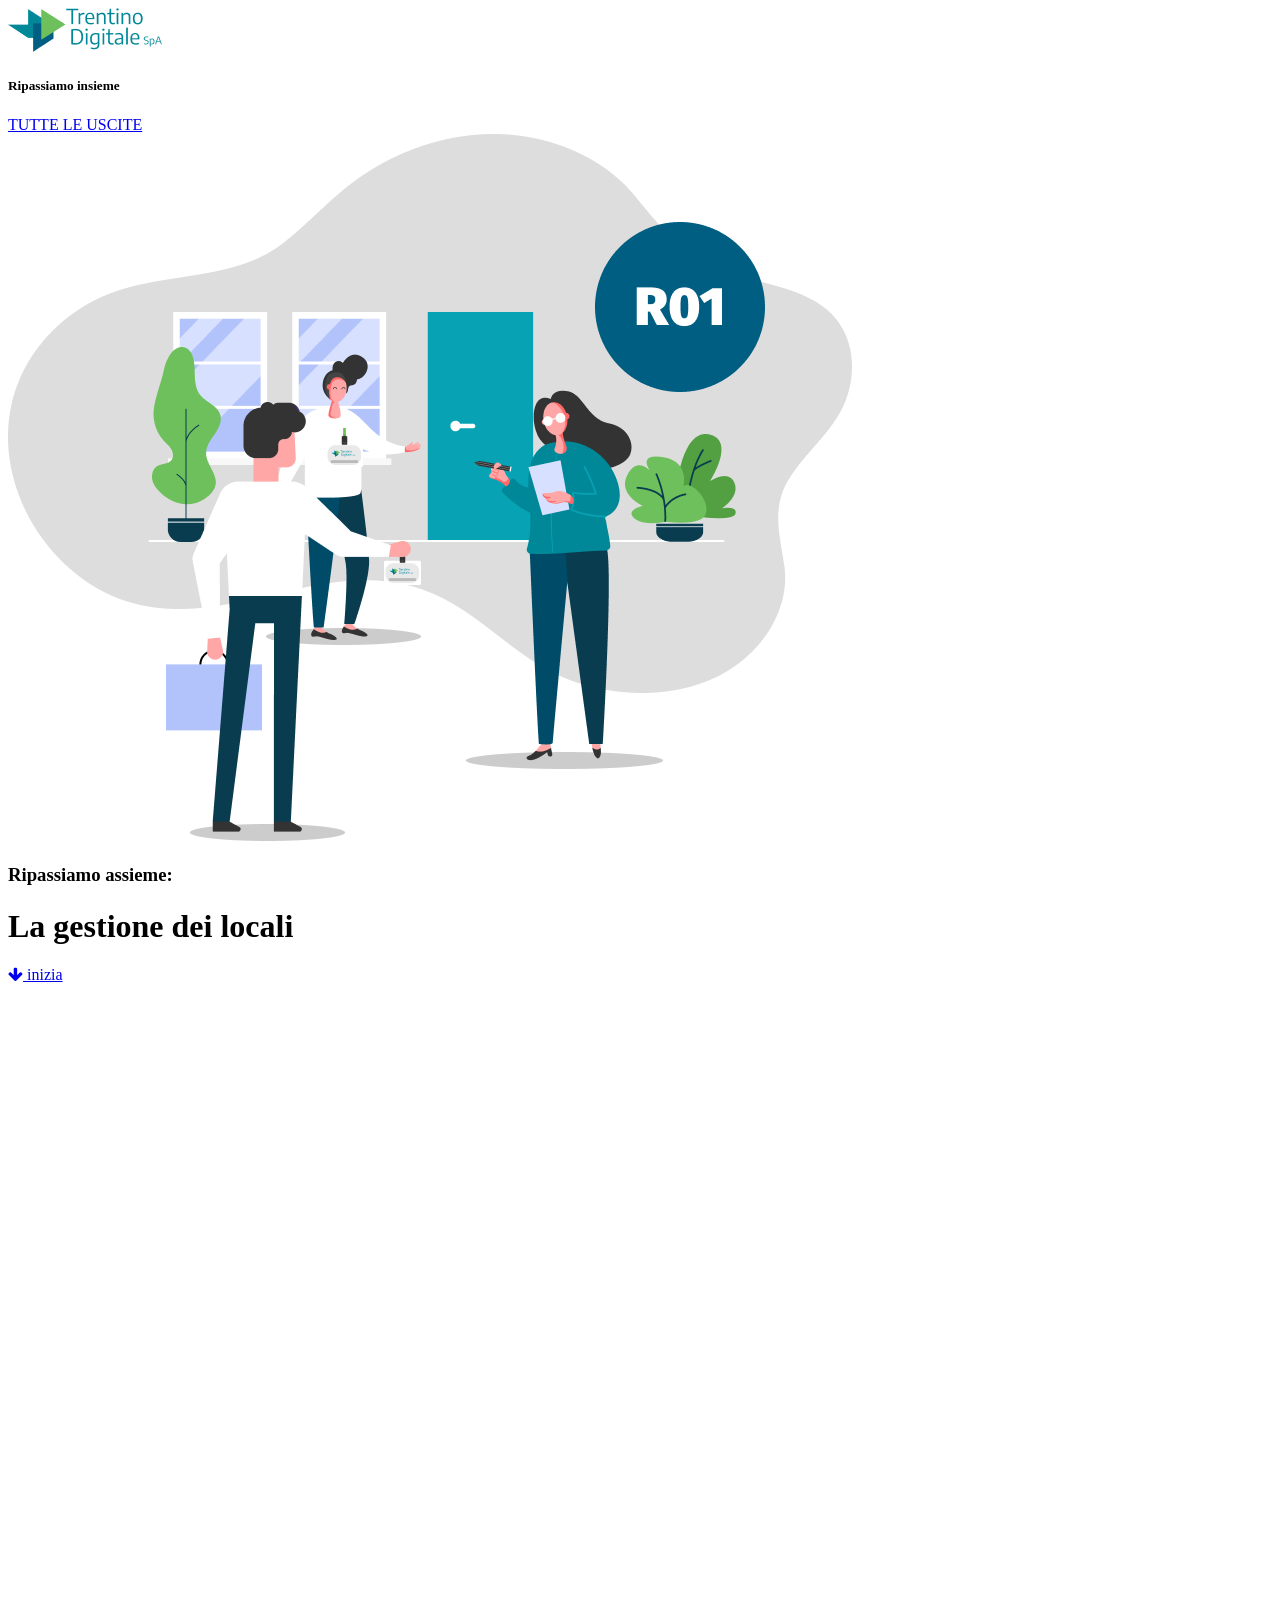
==== r-01.html @ 2555aa2e "prova pages" ====
<!doctype html>
<html>

<head>
    <meta charset="utf-8">
    <meta name="viewport" content="width=device-width, initial-scale=1, maximum-scale=1">
    <title>EDIZIONE R01</title>
    <link rel="stylesheet" href="./css/font-awesome.min.css">
    <link rel="stylesheet" href="./css/swiper-bundle.css">
    <link rel="stylesheet" href="./scss/style.css">
</head>

<body>

<div class="container-fluid vh-100">
    <div class="row h-100">
        <div class="swiper-container swiper-container-ext">
            <div class="swiper-wrapper">
                <div class="swiper-slide background-gradient">
                    <div class="container-fluid d-flex flex-column">
                        <div class="row justify-content-between align-items-center">
                            <div class="col-auto pr-0">
                                <img src="img/logo.png" class="logo"/>
                                <h5 class="d-none d-md-inline">Ripassiamo insieme</h5>
                            </div>
                            <div class="col-auto pl-0">
                                <a class="btn btn-white btn-rounded" href="#">TUTTE LE USCITE</a>
                            </div>
                        </div>
                        <div class="row align-items-center flex-grow-1">
                            <div class="col order-md-last text-center">
                                <img src="/img/r01/start.png" class="img-fluid">
                            </div>
                            <div class="col-12 col-md-6 slide-start-text-container">
                                <h3 class="font-weight-light">Ripassiamo assieme:</h3>
                                <h1 class="font-weight-extra-bold mb-3">La gestione dei locali</h1>
                                <a class="btn btn-lg btn-blue ext-next-slide" href="#">
                                    <i class="fa fa-arrow-down"></i> inizia</a>
                            </div>
                        </div>
                    </div>
                </div>
                <div class="swiper-slide background-blue">
                    <div class="d-flex flex-column flex-md-row flex-grow-1 align-items-center">
                        <div class="col">
                            <a href="#" class="btn-prev mb-3">
                                <i class="fa fa-arrow-up"></i>
                            </a>
                            <a href="#" class="btn-next mt-0 mt-md-3 d-none d-md-block">
                                <i class="fa fa-arrow-down"></i>
                            </a>
                        </div>
                        <div class="col order-2 d-flex d-md-none justify-content-between align-items-baseline">
                            <a href="#" class="btn-next mt-3">
                                <i class="fa fa-arrow-down"></i>
                            </a>
                            <div class="text-white">© Trentino Digitale SpA</div>
                        </div>
                        <div class="col-8 col-md-4 col-lg-6 order-md-last h-100 d-flex flex-column justify-content-between align-items-end">
                            <div class="col-auto d-none d-md-block">
                                <a class="btn btn-white btn-rounded" href="#">TUTTE LE USCITE</a>
                            </div>
                            <img src="/img/r01/locali.png" class="img-fluid mx-auto d-block">
                            <div class="text-white d-none d-md-block">© Trentino Digitale SpA</div>
                        </div>
                        <div class="swiper-container swiper-container-inn">
                            <div class="swiper-wrapper">
                                <div class="swiper-slide align-items-center">
                                    <div class="d-flex flex-column">
                                        <h6>RIPASSO 1/4</h6>
                                        <h2>Assicurati di avere sempre con te il badge aziendale per accedere ai locali
                                            dell’azienda e non lasciarlo in uso a terzi</h2>
                                    </div>
                                </div>
                                <div class="swiper-slide align-items-center">
                                    <div class="d-flex flex-column">
                                        <h6>RIPASSO 2/4</h6>
                                        <h2>Assicurati di attivare sempre il processo di registrazione del personale
                                            esterno presso la reception, nel caso in cui attendessi ospiti: l’addetto
                                            alla reception verifica l’identità del visitatore e, una volta ricevuta da
                                            te conferma, fornisce all’ospite il badge giornaliero per l’accesso al piano
                                            che gli hai indicato
                                        </h2>
                                    </div>
                                </div>
                                <div class="swiper-slide align-items-center">
                                    <div class="d-flexflex-columnw">
                                        <h6>RIPASSO 3/4</h6>
                                        <h2>Ricordati che l’accesso alle aree protette da parte di personale esterno
                                            deve avvenire solo in presenza di dipendenti autorizzati
                                        </h2>
                                    </div>
                                </div>
                                <div class="swiper-slide align-items-center">
                                    <div class="d-flex flex-column">
                                        <h6>RIPASSO 4/4</h6>
                                        <h2>Comunica tempestivamente alla struttura preposta alla gestione della
                                            sicurezza fisica qualsiasi guasto o rottura dei sistemi di chiusura delle
                                            porte di accesso agli uffici e degli archivi fisici, la rottura o il
                                            malfunzionamento delle finestre, eventuale smarrimento o furto di beni
                                            aziendali
                                        </h2>
                                    </div>
                                </div>
                            </div>
                        </div>
                    </div>
                </div>
                <div class="swiper-slide background-gradient">
                    <div class="container-fluid d-flex flex-column justify-content-between">
                        <div class="row justify-content-between align-items-center">
                            <div class="col-auto pr-0">
                                <a class=" btn btn-top ext-start-slide d-flex align-items-center" href="#">
                                    <div class="color-white rounded-circle background-blue mr-2">
                                        <i class="fa fa-home"></i>
                                    </div>
                                    BACK TO TOP
                                </a>
                            </div>
                            <div class="col-auto pl-0">
                                <a class="btn btn-white btn-rounded" href="#">TUTTE LE USCITE</a>
                            </div>
                        </div>
                        <div class="row justify-content-center">
                            <div class="col-12 col-md-10 col-lg-8 col-xl-6 text-center ">
                                <img src="/img/r01/end.png" class="img-fluid mb-3">
                                <h2 class="font-weight-extra-bold mb-3">Al prossimo appuntamento!</h2>
                                <h6 class="mb-3">
                                    <strong>Ripassiamo assieme</strong> è un’iniziativa di Trentino Digitale,
                                    strutturata in uscite periodiche, mirata a favorire e sviluppare la diffusione della
                                    cultura della sicurezza all’interno della realtà aziendale
                                </h6>
                                <a class="btn btn-lg btn-outline-blue" href="#">vedi tutte</a>
                            </div>
                        </div>
                        <div class="row justify-content-center">
                            <div class="col-12 text-center mb-3">
                                <img src="img/logo.png">
                            </div>
                            <div class="col-auto text-center">
                                <span class="text-muted">© Trentino Digitale SpA - Sede Legale: Via G. Gilli, 2 - 38121 Trento P.IVA 00990320228</span><br>
                                <span class="text-muted">Società soggetta a direzione e coordinamento da parte della Provincia autonoma di Trento. C.F. e P. IVA 00337460224</span>
                            </div>
                        </div>
                    </div>
                </div>
            </div>
        </div>
    </div>
</div>
<script src="js/vendor/jquery.min.js"></script>
<script src="js/vendor/bootstrap-toolkit.min.js"></script>
<script src="js/vendor/swiper-bundle.min.js"></script>
<script src="js/main.js"></script>

</body>

</html>
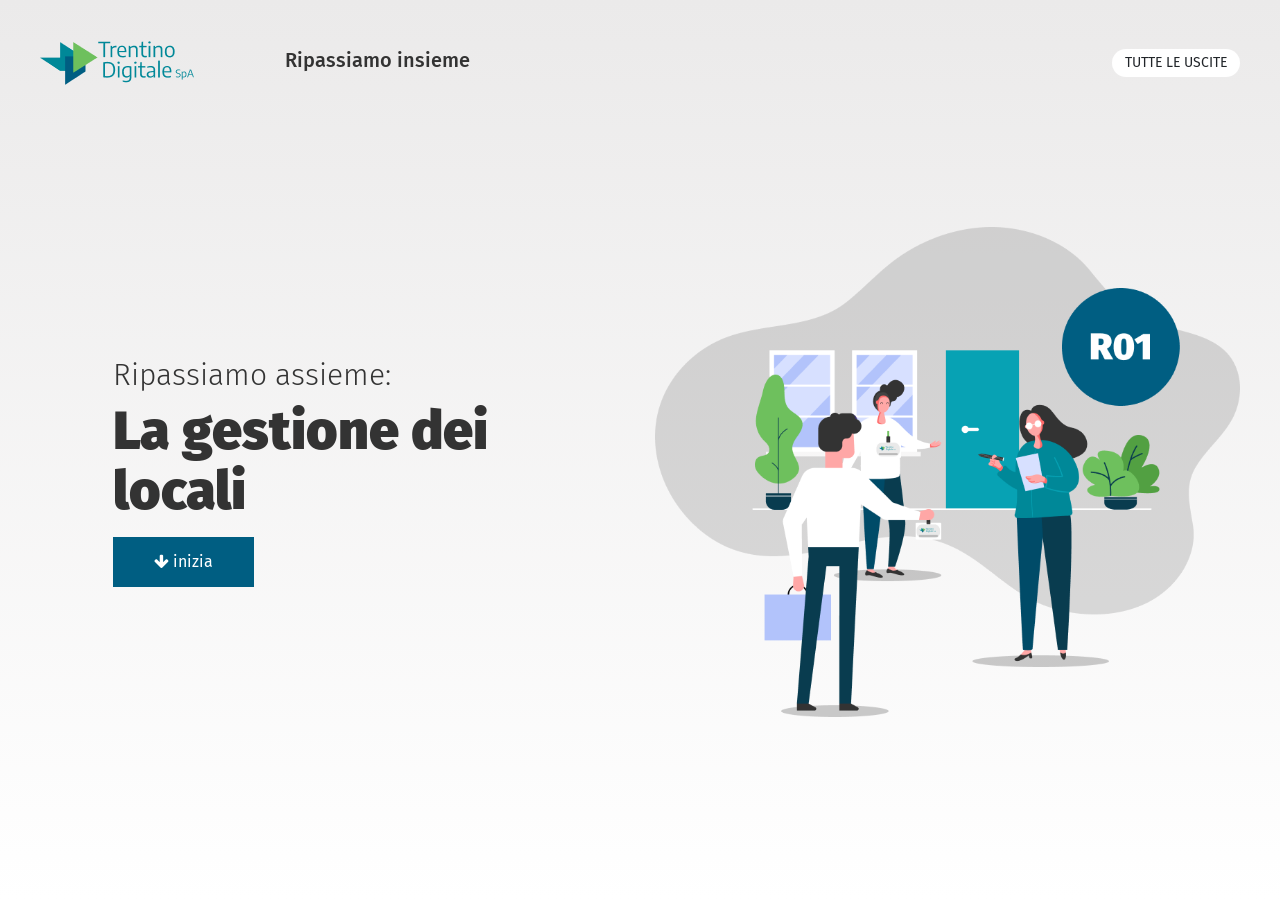
==== commit 3c5aac95: "prova pages" ====
--- a/r-01.html
+++ b/r-01.html
@@ -7,7 +7,7 @@
     <title>EDIZIONE R01</title>
     <link rel="stylesheet" href="./css/font-awesome.min.css">
     <link rel="stylesheet" href="./css/swiper-bundle.css">
-    <link rel="stylesheet" href="./scss/style.css">
+    <link rel="stylesheet" href="./css/style.css">
 </head>
 
 <body>
--- a/css/style.css
+++ b/css/style.css
@@ -0,0 +1,9854 @@
+@charset "UTF-8";
+@import url("https://fonts.googleapis.com/css2?family=Fira+Sans:wght@300;400;500;700;900&display=swap");
+/*!
+ * Bootstrap v4.3.1 (https://getbootstrap.com/)
+ * Copyright 2011-2019 The Bootstrap Authors
+ * Copyright 2011-2019 Twitter, Inc.
+ * Licensed under MIT (https://github.com/twbs/bootstrap/blob/master/LICENSE)
+ */
+:root {
+  --blue: #007bff;
+  --indigo: #6610f2;
+  --purple: #6f42c1;
+  --pink: #e83e8c;
+  --red: #dc3545;
+  --orange: #fd7e14;
+  --yellow: #ffc107;
+  --green: #28a745;
+  --teal: #20c997;
+  --cyan: #17a2b8;
+  --white: #fff;
+  --gray: #6c757d;
+  --gray-dark: #343a40;
+  --primary: #007bff;
+  --secondary: #6c757d;
+  --success: #28a745;
+  --info: #17a2b8;
+  --warning: #ffc107;
+  --danger: #dc3545;
+  --light: #f8f9fa;
+  --dark: #343a40;
+  --breakpoint-xs: 0;
+  --breakpoint-sm: 576px;
+  --breakpoint-md: 768px;
+  --breakpoint-lg: 992px;
+  --breakpoint-xl: 1200px;
+  --font-family-sans-serif: -apple-system, BlinkMacSystemFont, "Segoe UI", Roboto, "Helvetica Neue", Arial, "Noto Sans", sans-serif, "Apple Color Emoji", "Segoe UI Emoji", "Segoe UI Symbol", "Noto Color Emoji";
+  --font-family-monospace: SFMono-Regular, Menlo, Monaco, Consolas, "Liberation Mono", "Courier New", monospace;
+}
+
+*,
+*::before,
+*::after {
+  box-sizing: border-box;
+}
+
+html {
+  font-family: sans-serif;
+  line-height: 1.15;
+  -webkit-text-size-adjust: 100%;
+  -webkit-tap-highlight-color: rgba(0, 0, 0, 0);
+}
+
+article, aside, figcaption, figure, footer, header, hgroup, main, nav, section {
+  display: block;
+}
+
+body {
+  margin: 0;
+  font-family: -apple-system, BlinkMacSystemFont, "Segoe UI", Roboto, "Helvetica Neue", Arial, "Noto Sans", sans-serif, "Apple Color Emoji", "Segoe UI Emoji", "Segoe UI Symbol", "Noto Color Emoji";
+  font-size: 1rem;
+  font-weight: 400;
+  line-height: 1.5;
+  color: #212529;
+  text-align: left;
+  background-color: #fff;
+}
+
+[tabindex="-1"]:focus {
+  outline: 0 !important;
+}
+
+hr {
+  box-sizing: content-box;
+  height: 0;
+  overflow: visible;
+}
+
+h1, h2, h3, h4, h5, h6 {
+  margin-top: 0;
+  margin-bottom: 0.5rem;
+}
+
+p {
+  margin-top: 0;
+  margin-bottom: 1rem;
+}
+
+abbr[title],
+abbr[data-original-title] {
+  text-decoration: underline;
+  text-decoration: underline dotted;
+  cursor: help;
+  border-bottom: 0;
+  text-decoration-skip-ink: none;
+}
+
+address {
+  margin-bottom: 1rem;
+  font-style: normal;
+  line-height: inherit;
+}
+
+ol,
+ul,
+dl {
+  margin-top: 0;
+  margin-bottom: 1rem;
+}
+
+ol ol,
+ul ul,
+ol ul,
+ul ol {
+  margin-bottom: 0;
+}
+
+dt {
+  font-weight: 700;
+}
+
+dd {
+  margin-bottom: 0.5rem;
+  margin-left: 0;
+}
+
+blockquote {
+  margin: 0 0 1rem;
+}
+
+b,
+strong {
+  font-weight: bolder;
+}
+
+small {
+  font-size: 80%;
+}
+
+sub,
+sup {
+  position: relative;
+  font-size: 75%;
+  line-height: 0;
+  vertical-align: baseline;
+}
+
+sub {
+  bottom: -0.25em;
+}
+
+sup {
+  top: -0.5em;
+}
+
+a {
+  color: #007bff;
+  text-decoration: none;
+  background-color: transparent;
+}
+a:hover {
+  color: #0056b3;
+  text-decoration: underline;
+}
+
+a:not([href]):not([tabindex]) {
+  color: inherit;
+  text-decoration: none;
+}
+a:not([href]):not([tabindex]):hover, a:not([href]):not([tabindex]):focus {
+  color: inherit;
+  text-decoration: none;
+}
+a:not([href]):not([tabindex]):focus {
+  outline: 0;
+}
+
+pre,
+code,
+kbd,
+samp {
+  font-family: SFMono-Regular, Menlo, Monaco, Consolas, "Liberation Mono", "Courier New", monospace;
+  font-size: 1em;
+}
+
+pre {
+  margin-top: 0;
+  margin-bottom: 1rem;
+  overflow: auto;
+}
+
+figure {
+  margin: 0 0 1rem;
+}
+
+img {
+  vertical-align: middle;
+  border-style: none;
+}
+
+svg {
+  overflow: hidden;
+  vertical-align: middle;
+}
+
+table {
+  border-collapse: collapse;
+}
+
+caption {
+  padding-top: 0.75rem;
+  padding-bottom: 0.75rem;
+  color: #6c757d;
+  text-align: left;
+  caption-side: bottom;
+}
+
+th {
+  text-align: inherit;
+}
+
+label {
+  display: inline-block;
+  margin-bottom: 0.5rem;
+}
+
+button {
+  border-radius: 0;
+}
+
+button:focus {
+  outline: 1px dotted;
+  outline: 5px auto -webkit-focus-ring-color;
+}
+
+input,
+button,
+select,
+optgroup,
+textarea {
+  margin: 0;
+  font-family: inherit;
+  font-size: inherit;
+  line-height: inherit;
+}
+
+button,
+input {
+  overflow: visible;
+}
+
+button,
+select {
+  text-transform: none;
+}
+
+select {
+  word-wrap: normal;
+}
+
+button,
+[type=button],
+[type=reset],
+[type=submit] {
+  -webkit-appearance: button;
+}
+
+button:not(:disabled),
+[type=button]:not(:disabled),
+[type=reset]:not(:disabled),
+[type=submit]:not(:disabled) {
+  cursor: pointer;
+}
+
+button::-moz-focus-inner,
+[type=button]::-moz-focus-inner,
+[type=reset]::-moz-focus-inner,
+[type=submit]::-moz-focus-inner {
+  padding: 0;
+  border-style: none;
+}
+
+input[type=radio],
+input[type=checkbox] {
+  box-sizing: border-box;
+  padding: 0;
+}
+
+input[type=date],
+input[type=time],
+input[type=datetime-local],
+input[type=month] {
+  -webkit-appearance: listbox;
+}
+
+textarea {
+  overflow: auto;
+  resize: vertical;
+}
+
+fieldset {
+  min-width: 0;
+  padding: 0;
+  margin: 0;
+  border: 0;
+}
+
+legend {
+  display: block;
+  width: 100%;
+  max-width: 100%;
+  padding: 0;
+  margin-bottom: 0.5rem;
+  font-size: 1.5rem;
+  line-height: inherit;
+  color: inherit;
+  white-space: normal;
+}
+
+progress {
+  vertical-align: baseline;
+}
+
+[type=number]::-webkit-inner-spin-button,
+[type=number]::-webkit-outer-spin-button {
+  height: auto;
+}
+
+[type=search] {
+  outline-offset: -2px;
+  -webkit-appearance: none;
+}
+
+[type=search]::-webkit-search-decoration {
+  -webkit-appearance: none;
+}
+
+::-webkit-file-upload-button {
+  font: inherit;
+  -webkit-appearance: button;
+}
+
+output {
+  display: inline-block;
+}
+
+summary {
+  display: list-item;
+  cursor: pointer;
+}
+
+template {
+  display: none;
+}
+
+[hidden] {
+  display: none !important;
+}
+
+h1, h2, h3, h4, h5, h6,
+.h1, .h2, .h3, .h4, .h5, .h6 {
+  margin-bottom: 0.5rem;
+  font-weight: 500;
+  line-height: 1.2;
+}
+
+h1, .h1 {
+  font-size: 2.5rem;
+}
+
+h2, .h2 {
+  font-size: 2rem;
+}
+
+h3, .h3 {
+  font-size: 1.75rem;
+}
+
+h4, .h4 {
+  font-size: 1.5rem;
+}
+
+h5, .h5 {
+  font-size: 1.25rem;
+}
+
+h6, .h6 {
+  font-size: 1rem;
+}
+
+.lead {
+  font-size: 1.25rem;
+  font-weight: 300;
+}
+
+.display-1 {
+  font-size: 6rem;
+  font-weight: 300;
+  line-height: 1.2;
+}
+
+.display-2 {
+  font-size: 5.5rem;
+  font-weight: 300;
+  line-height: 1.2;
+}
+
+.display-3 {
+  font-size: 4.5rem;
+  font-weight: 300;
+  line-height: 1.2;
+}
+
+.display-4 {
+  font-size: 3.5rem;
+  font-weight: 300;
+  line-height: 1.2;
+}
+
+hr {
+  margin-top: 1rem;
+  margin-bottom: 1rem;
+  border: 0;
+  border-top: 1px solid rgba(0, 0, 0, 0.1);
+}
+
+small,
+.small {
+  font-size: 80%;
+  font-weight: 400;
+}
+
+mark,
+.mark {
+  padding: 0.2em;
+  background-color: #fcf8e3;
+}
+
+.list-unstyled {
+  padding-left: 0;
+  list-style: none;
+}
+
+.list-inline {
+  padding-left: 0;
+  list-style: none;
+}
+
+.list-inline-item {
+  display: inline-block;
+}
+.list-inline-item:not(:last-child) {
+  margin-right: 0.5rem;
+}
+
+.initialism {
+  font-size: 90%;
+  text-transform: uppercase;
+}
+
+.blockquote {
+  margin-bottom: 1rem;
+  font-size: 1.25rem;
+}
+
+.blockquote-footer {
+  display: block;
+  font-size: 80%;
+  color: #6c757d;
+}
+.blockquote-footer::before {
+  content: "— ";
+}
+
+.img-fluid {
+  max-width: 100%;
+  height: auto;
+}
+
+.img-thumbnail {
+  padding: 0.25rem;
+  background-color: #fff;
+  border: 1px solid #dee2e6;
+  border-radius: 0.25rem;
+  max-width: 100%;
+  height: auto;
+}
+
+.figure {
+  display: inline-block;
+}
+
+.figure-img {
+  margin-bottom: 0.5rem;
+  line-height: 1;
+}
+
+.figure-caption {
+  font-size: 90%;
+  color: #6c757d;
+}
+
+code {
+  font-size: 87.5%;
+  color: #e83e8c;
+  word-break: break-word;
+}
+a > code {
+  color: inherit;
+}
+
+kbd {
+  padding: 0.2rem 0.4rem;
+  font-size: 87.5%;
+  color: #fff;
+  background-color: #212529;
+  border-radius: 0.2rem;
+}
+kbd kbd {
+  padding: 0;
+  font-size: 100%;
+  font-weight: 700;
+}
+
+pre {
+  display: block;
+  font-size: 87.5%;
+  color: #212529;
+}
+pre code {
+  font-size: inherit;
+  color: inherit;
+  word-break: normal;
+}
+
+.pre-scrollable {
+  max-height: 340px;
+  overflow-y: scroll;
+}
+
+.container {
+  width: 100%;
+  padding-right: 15px;
+  padding-left: 15px;
+  margin-right: auto;
+  margin-left: auto;
+}
+@media (min-width: 576px) {
+  .container {
+    max-width: 540px;
+  }
+}
+@media (min-width: 768px) {
+  .container {
+    max-width: 720px;
+  }
+}
+@media (min-width: 992px) {
+  .container {
+    max-width: 960px;
+  }
+}
+@media (min-width: 1200px) {
+  .container {
+    max-width: 1140px;
+  }
+}
+
+.container-fluid {
+  width: 100%;
+  padding-right: 15px;
+  padding-left: 15px;
+  margin-right: auto;
+  margin-left: auto;
+}
+
+.row {
+  display: flex;
+  flex-wrap: wrap;
+  margin-right: -15px;
+  margin-left: -15px;
+}
+
+.no-gutters {
+  margin-right: 0;
+  margin-left: 0;
+}
+.no-gutters > .col,
+.no-gutters > [class*=col-] {
+  padding-right: 0;
+  padding-left: 0;
+}
+
+.col-xl,
+.col-xl-auto, .col-xl-12, .col-xl-11, .col-xl-10, .col-xl-9, .col-xl-8, .col-xl-7, .col-xl-6, .col-xl-5, .col-xl-4, .col-xl-3, .col-xl-2, .col-xl-1, .col-lg,
+.col-lg-auto, .col-lg-12, .col-lg-11, .col-lg-10, .col-lg-9, .col-lg-8, .col-lg-7, .col-lg-6, .col-lg-5, .col-lg-4, .col-lg-3, .col-lg-2, .col-lg-1, .col-md,
+.col-md-auto, .col-md-12, .col-md-11, .col-md-10, .col-md-9, .col-md-8, .col-md-7, .col-md-6, .col-md-5, .col-md-4, .col-md-3, .col-md-2, .col-md-1, .col-sm,
+.col-sm-auto, .col-sm-12, .col-sm-11, .col-sm-10, .col-sm-9, .col-sm-8, .col-sm-7, .col-sm-6, .col-sm-5, .col-sm-4, .col-sm-3, .col-sm-2, .col-sm-1, .col,
+.col-auto, .col-12, .col-11, .col-10, .col-9, .col-8, .col-7, .col-6, .col-5, .col-4, .col-3, .col-2, .col-1 {
+  position: relative;
+  width: 100%;
+  padding-right: 15px;
+  padding-left: 15px;
+}
+
+.col {
+  flex-basis: 0;
+  flex-grow: 1;
+  max-width: 100%;
+}
+
+.col-auto {
+  flex: 0 0 auto;
+  width: auto;
+  max-width: 100%;
+}
+
+.col-1 {
+  flex: 0 0 8.3333333333%;
+  max-width: 8.3333333333%;
+}
+
+.col-2 {
+  flex: 0 0 16.6666666667%;
+  max-width: 16.6666666667%;
+}
+
+.col-3 {
+  flex: 0 0 25%;
+  max-width: 25%;
+}
+
+.col-4 {
+  flex: 0 0 33.3333333333%;
+  max-width: 33.3333333333%;
+}
+
+.col-5 {
+  flex: 0 0 41.6666666667%;
+  max-width: 41.6666666667%;
+}
+
+.col-6 {
+  flex: 0 0 50%;
+  max-width: 50%;
+}
+
+.col-7 {
+  flex: 0 0 58.3333333333%;
+  max-width: 58.3333333333%;
+}
+
+.col-8 {
+  flex: 0 0 66.6666666667%;
+  max-width: 66.6666666667%;
+}
+
+.col-9 {
+  flex: 0 0 75%;
+  max-width: 75%;
+}
+
+.col-10 {
+  flex: 0 0 83.3333333333%;
+  max-width: 83.3333333333%;
+}
+
+.col-11 {
+  flex: 0 0 91.6666666667%;
+  max-width: 91.6666666667%;
+}
+
+.col-12 {
+  flex: 0 0 100%;
+  max-width: 100%;
+}
+
+.order-first {
+  order: -1;
+}
+
+.order-last {
+  order: 13;
+}
+
+.order-0 {
+  order: 0;
+}
+
+.order-1 {
+  order: 1;
+}
+
+.order-2 {
+  order: 2;
+}
+
+.order-3 {
+  order: 3;
+}
+
+.order-4 {
+  order: 4;
+}
+
+.order-5 {
+  order: 5;
+}
+
+.order-6 {
+  order: 6;
+}
+
+.order-7 {
+  order: 7;
+}
+
+.order-8 {
+  order: 8;
+}
+
+.order-9 {
+  order: 9;
+}
+
+.order-10 {
+  order: 10;
+}
+
+.order-11 {
+  order: 11;
+}
+
+.order-12 {
+  order: 12;
+}
+
+.offset-1 {
+  margin-left: 8.3333333333%;
+}
+
+.offset-2 {
+  margin-left: 16.6666666667%;
+}
+
+.offset-3 {
+  margin-left: 25%;
+}
+
+.offset-4 {
+  margin-left: 33.3333333333%;
+}
+
+.offset-5 {
+  margin-left: 41.6666666667%;
+}
+
+.offset-6 {
+  margin-left: 50%;
+}
+
+.offset-7 {
+  margin-left: 58.3333333333%;
+}
+
+.offset-8 {
+  margin-left: 66.6666666667%;
+}
+
+.offset-9 {
+  margin-left: 75%;
+}
+
+.offset-10 {
+  margin-left: 83.3333333333%;
+}
+
+.offset-11 {
+  margin-left: 91.6666666667%;
+}
+
+@media (min-width: 576px) {
+  .col-sm {
+    flex-basis: 0;
+    flex-grow: 1;
+    max-width: 100%;
+  }
+
+  .col-sm-auto {
+    flex: 0 0 auto;
+    width: auto;
+    max-width: 100%;
+  }
+
+  .col-sm-1 {
+    flex: 0 0 8.3333333333%;
+    max-width: 8.3333333333%;
+  }
+
+  .col-sm-2 {
+    flex: 0 0 16.6666666667%;
+    max-width: 16.6666666667%;
+  }
+
+  .col-sm-3 {
+    flex: 0 0 25%;
+    max-width: 25%;
+  }
+
+  .col-sm-4 {
+    flex: 0 0 33.3333333333%;
+    max-width: 33.3333333333%;
+  }
+
+  .col-sm-5 {
+    flex: 0 0 41.6666666667%;
+    max-width: 41.6666666667%;
+  }
+
+  .col-sm-6 {
+    flex: 0 0 50%;
+    max-width: 50%;
+  }
+
+  .col-sm-7 {
+    flex: 0 0 58.3333333333%;
+    max-width: 58.3333333333%;
+  }
+
+  .col-sm-8 {
+    flex: 0 0 66.6666666667%;
+    max-width: 66.6666666667%;
+  }
+
+  .col-sm-9 {
+    flex: 0 0 75%;
+    max-width: 75%;
+  }
+
+  .col-sm-10 {
+    flex: 0 0 83.3333333333%;
+    max-width: 83.3333333333%;
+  }
+
+  .col-sm-11 {
+    flex: 0 0 91.6666666667%;
+    max-width: 91.6666666667%;
+  }
+
+  .col-sm-12 {
+    flex: 0 0 100%;
+    max-width: 100%;
+  }
+
+  .order-sm-first {
+    order: -1;
+  }
+
+  .order-sm-last {
+    order: 13;
+  }
+
+  .order-sm-0 {
+    order: 0;
+  }
+
+  .order-sm-1 {
+    order: 1;
+  }
+
+  .order-sm-2 {
+    order: 2;
+  }
+
+  .order-sm-3 {
+    order: 3;
+  }
+
+  .order-sm-4 {
+    order: 4;
+  }
+
+  .order-sm-5 {
+    order: 5;
+  }
+
+  .order-sm-6 {
+    order: 6;
+  }
+
+  .order-sm-7 {
+    order: 7;
+  }
+
+  .order-sm-8 {
+    order: 8;
+  }
+
+  .order-sm-9 {
+    order: 9;
+  }
+
+  .order-sm-10 {
+    order: 10;
+  }
+
+  .order-sm-11 {
+    order: 11;
+  }
+
+  .order-sm-12 {
+    order: 12;
+  }
+
+  .offset-sm-0 {
+    margin-left: 0;
+  }
+
+  .offset-sm-1 {
+    margin-left: 8.3333333333%;
+  }
+
+  .offset-sm-2 {
+    margin-left: 16.6666666667%;
+  }
+
+  .offset-sm-3 {
+    margin-left: 25%;
+  }
+
+  .offset-sm-4 {
+    margin-left: 33.3333333333%;
+  }
+
+  .offset-sm-5 {
+    margin-left: 41.6666666667%;
+  }
+
+  .offset-sm-6 {
+    margin-left: 50%;
+  }
+
+  .offset-sm-7 {
+    margin-left: 58.3333333333%;
+  }
+
+  .offset-sm-8 {
+    margin-left: 66.6666666667%;
+  }
+
+  .offset-sm-9 {
+    margin-left: 75%;
+  }
+
+  .offset-sm-10 {
+    margin-left: 83.3333333333%;
+  }
+
+  .offset-sm-11 {
+    margin-left: 91.6666666667%;
+  }
+}
+@media (min-width: 768px) {
+  .col-md {
+    flex-basis: 0;
+    flex-grow: 1;
+    max-width: 100%;
+  }
+
+  .col-md-auto {
+    flex: 0 0 auto;
+    width: auto;
+    max-width: 100%;
+  }
+
+  .col-md-1 {
+    flex: 0 0 8.3333333333%;
+    max-width: 8.3333333333%;
+  }
+
+  .col-md-2 {
+    flex: 0 0 16.6666666667%;
+    max-width: 16.6666666667%;
+  }
+
+  .col-md-3 {
+    flex: 0 0 25%;
+    max-width: 25%;
+  }
+
+  .col-md-4 {
+    flex: 0 0 33.3333333333%;
+    max-width: 33.3333333333%;
+  }
+
+  .col-md-5 {
+    flex: 0 0 41.6666666667%;
+    max-width: 41.6666666667%;
+  }
+
+  .col-md-6 {
+    flex: 0 0 50%;
+    max-width: 50%;
+  }
+
+  .col-md-7 {
+    flex: 0 0 58.3333333333%;
+    max-width: 58.3333333333%;
+  }
+
+  .col-md-8 {
+    flex: 0 0 66.6666666667%;
+    max-width: 66.6666666667%;
+  }
+
+  .col-md-9 {
+    flex: 0 0 75%;
+    max-width: 75%;
+  }
+
+  .col-md-10 {
+    flex: 0 0 83.3333333333%;
+    max-width: 83.3333333333%;
+  }
+
+  .col-md-11 {
+    flex: 0 0 91.6666666667%;
+    max-width: 91.6666666667%;
+  }
+
+  .col-md-12 {
+    flex: 0 0 100%;
+    max-width: 100%;
+  }
+
+  .order-md-first {
+    order: -1;
+  }
+
+  .order-md-last {
+    order: 13;
+  }
+
+  .order-md-0 {
+    order: 0;
+  }
+
+  .order-md-1 {
+    order: 1;
+  }
+
+  .order-md-2 {
+    order: 2;
+  }
+
+  .order-md-3 {
+    order: 3;
+  }
+
+  .order-md-4 {
+    order: 4;
+  }
+
+  .order-md-5 {
+    order: 5;
+  }
+
+  .order-md-6 {
+    order: 6;
+  }
+
+  .order-md-7 {
+    order: 7;
+  }
+
+  .order-md-8 {
+    order: 8;
+  }
+
+  .order-md-9 {
+    order: 9;
+  }
+
+  .order-md-10 {
+    order: 10;
+  }
+
+  .order-md-11 {
+    order: 11;
+  }
+
+  .order-md-12 {
+    order: 12;
+  }
+
+  .offset-md-0 {
+    margin-left: 0;
+  }
+
+  .offset-md-1 {
+    margin-left: 8.3333333333%;
+  }
+
+  .offset-md-2 {
+    margin-left: 16.6666666667%;
+  }
+
+  .offset-md-3 {
+    margin-left: 25%;
+  }
+
+  .offset-md-4 {
+    margin-left: 33.3333333333%;
+  }
+
+  .offset-md-5 {
+    margin-left: 41.6666666667%;
+  }
+
+  .offset-md-6 {
+    margin-left: 50%;
+  }
+
+  .offset-md-7 {
+    margin-left: 58.3333333333%;
+  }
+
+  .offset-md-8 {
+    margin-left: 66.6666666667%;
+  }
+
+  .offset-md-9 {
+    margin-left: 75%;
+  }
+
+  .offset-md-10 {
+    margin-left: 83.3333333333%;
+  }
+
+  .offset-md-11 {
+    margin-left: 91.6666666667%;
+  }
+}
+@media (min-width: 992px) {
+  .col-lg {
+    flex-basis: 0;
+    flex-grow: 1;
+    max-width: 100%;
+  }
+
+  .col-lg-auto {
+    flex: 0 0 auto;
+    width: auto;
+    max-width: 100%;
+  }
+
+  .col-lg-1 {
+    flex: 0 0 8.3333333333%;
+    max-width: 8.3333333333%;
+  }
+
+  .col-lg-2 {
+    flex: 0 0 16.6666666667%;
+    max-width: 16.6666666667%;
+  }
+
+  .col-lg-3 {
+    flex: 0 0 25%;
+    max-width: 25%;
+  }
+
+  .col-lg-4 {
+    flex: 0 0 33.3333333333%;
+    max-width: 33.3333333333%;
+  }
+
+  .col-lg-5 {
+    flex: 0 0 41.6666666667%;
+    max-width: 41.6666666667%;
+  }
+
+  .col-lg-6 {
+    flex: 0 0 50%;
+    max-width: 50%;
+  }
+
+  .col-lg-7 {
+    flex: 0 0 58.3333333333%;
+    max-width: 58.3333333333%;
+  }
+
+  .col-lg-8 {
+    flex: 0 0 66.6666666667%;
+    max-width: 66.6666666667%;
+  }
+
+  .col-lg-9 {
+    flex: 0 0 75%;
+    max-width: 75%;
+  }
+
+  .col-lg-10 {
+    flex: 0 0 83.3333333333%;
+    max-width: 83.3333333333%;
+  }
+
+  .col-lg-11 {
+    flex: 0 0 91.6666666667%;
+    max-width: 91.6666666667%;
+  }
+
+  .col-lg-12 {
+    flex: 0 0 100%;
+    max-width: 100%;
+  }
+
+  .order-lg-first {
+    order: -1;
+  }
+
+  .order-lg-last {
+    order: 13;
+  }
+
+  .order-lg-0 {
+    order: 0;
+  }
+
+  .order-lg-1 {
+    order: 1;
+  }
+
+  .order-lg-2 {
+    order: 2;
+  }
+
+  .order-lg-3 {
+    order: 3;
+  }
+
+  .order-lg-4 {
+    order: 4;
+  }
+
+  .order-lg-5 {
+    order: 5;
+  }
+
+  .order-lg-6 {
+    order: 6;
+  }
+
+  .order-lg-7 {
+    order: 7;
+  }
+
+  .order-lg-8 {
+    order: 8;
+  }
+
+  .order-lg-9 {
+    order: 9;
+  }
+
+  .order-lg-10 {
+    order: 10;
+  }
+
+  .order-lg-11 {
+    order: 11;
+  }
+
+  .order-lg-12 {
+    order: 12;
+  }
+
+  .offset-lg-0 {
+    margin-left: 0;
+  }
+
+  .offset-lg-1 {
+    margin-left: 8.3333333333%;
+  }
+
+  .offset-lg-2 {
+    margin-left: 16.6666666667%;
+  }
+
+  .offset-lg-3 {
+    margin-left: 25%;
+  }
+
+  .offset-lg-4 {
+    margin-left: 33.3333333333%;
+  }
+
+  .offset-lg-5 {
+    margin-left: 41.6666666667%;
+  }
+
+  .offset-lg-6 {
+    margin-left: 50%;
+  }
+
+  .offset-lg-7 {
+    margin-left: 58.3333333333%;
+  }
+
+  .offset-lg-8 {
+    margin-left: 66.6666666667%;
+  }
+
+  .offset-lg-9 {
+    margin-left: 75%;
+  }
+
+  .offset-lg-10 {
+    margin-left: 83.3333333333%;
+  }
+
+  .offset-lg-11 {
+    margin-left: 91.6666666667%;
+  }
+}
+@media (min-width: 1200px) {
+  .col-xl {
+    flex-basis: 0;
+    flex-grow: 1;
+    max-width: 100%;
+  }
+
+  .col-xl-auto {
+    flex: 0 0 auto;
+    width: auto;
+    max-width: 100%;
+  }
+
+  .col-xl-1 {
+    flex: 0 0 8.3333333333%;
+    max-width: 8.3333333333%;
+  }
+
+  .col-xl-2 {
+    flex: 0 0 16.6666666667%;
+    max-width: 16.6666666667%;
+  }
+
+  .col-xl-3 {
+    flex: 0 0 25%;
+    max-width: 25%;
+  }
+
+  .col-xl-4 {
+    flex: 0 0 33.3333333333%;
+    max-width: 33.3333333333%;
+  }
+
+  .col-xl-5 {
+    flex: 0 0 41.6666666667%;
+    max-width: 41.6666666667%;
+  }
+
+  .col-xl-6 {
+    flex: 0 0 50%;
+    max-width: 50%;
+  }
+
+  .col-xl-7 {
+    flex: 0 0 58.3333333333%;
+    max-width: 58.3333333333%;
+  }
+
+  .col-xl-8 {
+    flex: 0 0 66.6666666667%;
+    max-width: 66.6666666667%;
+  }
+
+  .col-xl-9 {
+    flex: 0 0 75%;
+    max-width: 75%;
+  }
+
+  .col-xl-10 {
+    flex: 0 0 83.3333333333%;
+    max-width: 83.3333333333%;
+  }
+
+  .col-xl-11 {
+    flex: 0 0 91.6666666667%;
+    max-width: 91.6666666667%;
+  }
+
+  .col-xl-12 {
+    flex: 0 0 100%;
+    max-width: 100%;
+  }
+
+  .order-xl-first {
+    order: -1;
+  }
+
+  .order-xl-last {
+    order: 13;
+  }
+
+  .order-xl-0 {
+    order: 0;
+  }
+
+  .order-xl-1 {
+    order: 1;
+  }
+
+  .order-xl-2 {
+    order: 2;
+  }
+
+  .order-xl-3 {
+    order: 3;
+  }
+
+  .order-xl-4 {
+    order: 4;
+  }
+
+  .order-xl-5 {
+    order: 5;
+  }
+
+  .order-xl-6 {
+    order: 6;
+  }
+
+  .order-xl-7 {
+    order: 7;
+  }
+
+  .order-xl-8 {
+    order: 8;
+  }
+
+  .order-xl-9 {
+    order: 9;
+  }
+
+  .order-xl-10 {
+    order: 10;
+  }
+
+  .order-xl-11 {
+    order: 11;
+  }
+
+  .order-xl-12 {
+    order: 12;
+  }
+
+  .offset-xl-0 {
+    margin-left: 0;
+  }
+
+  .offset-xl-1 {
+    margin-left: 8.3333333333%;
+  }
+
+  .offset-xl-2 {
+    margin-left: 16.6666666667%;
+  }
+
+  .offset-xl-3 {
+    margin-left: 25%;
+  }
+
+  .offset-xl-4 {
+    margin-left: 33.3333333333%;
+  }
+
+  .offset-xl-5 {
+    margin-left: 41.6666666667%;
+  }
+
+  .offset-xl-6 {
+    margin-left: 50%;
+  }
+
+  .offset-xl-7 {
+    margin-left: 58.3333333333%;
+  }
+
+  .offset-xl-8 {
+    margin-left: 66.6666666667%;
+  }
+
+  .offset-xl-9 {
+    margin-left: 75%;
+  }
+
+  .offset-xl-10 {
+    margin-left: 83.3333333333%;
+  }
+
+  .offset-xl-11 {
+    margin-left: 91.6666666667%;
+  }
+}
+.table {
+  width: 100%;
+  margin-bottom: 1rem;
+  color: #212529;
+}
+.table th,
+.table td {
+  padding: 0.75rem;
+  vertical-align: top;
+  border-top: 1px solid #dee2e6;
+}
+.table thead th {
+  vertical-align: bottom;
+  border-bottom: 2px solid #dee2e6;
+}
+.table tbody + tbody {
+  border-top: 2px solid #dee2e6;
+}
+
+.table-sm th,
+.table-sm td {
+  padding: 0.3rem;
+}
+
+.table-bordered {
+  border: 1px solid #dee2e6;
+}
+.table-bordered th,
+.table-bordered td {
+  border: 1px solid #dee2e6;
+}
+.table-bordered thead th,
+.table-bordered thead td {
+  border-bottom-width: 2px;
+}
+
+.table-borderless th,
+.table-borderless td,
+.table-borderless thead th,
+.table-borderless tbody + tbody {
+  border: 0;
+}
+
+.table-striped tbody tr:nth-of-type(odd) {
+  background-color: rgba(0, 0, 0, 0.05);
+}
+
+.table-hover tbody tr:hover {
+  color: #212529;
+  background-color: rgba(0, 0, 0, 0.075);
+}
+
+.table-primary,
+.table-primary > th,
+.table-primary > td {
+  background-color: #b8daff;
+}
+.table-primary th,
+.table-primary td,
+.table-primary thead th,
+.table-primary tbody + tbody {
+  border-color: #7abaff;
+}
+
+.table-hover .table-primary:hover {
+  background-color: #9fcdff;
+}
+.table-hover .table-primary:hover > td,
+.table-hover .table-primary:hover > th {
+  background-color: #9fcdff;
+}
+
+.table-secondary,
+.table-secondary > th,
+.table-secondary > td {
+  background-color: #d6d8db;
+}
+.table-secondary th,
+.table-secondary td,
+.table-secondary thead th,
+.table-secondary tbody + tbody {
+  border-color: #b3b7bb;
+}
+
+.table-hover .table-secondary:hover {
+  background-color: #c8cbcf;
+}
+.table-hover .table-secondary:hover > td,
+.table-hover .table-secondary:hover > th {
+  background-color: #c8cbcf;
+}
+
+.table-success,
+.table-success > th,
+.table-success > td {
+  background-color: #c3e6cb;
+}
+.table-success th,
+.table-success td,
+.table-success thead th,
+.table-success tbody + tbody {
+  border-color: #8fd19e;
+}
+
+.table-hover .table-success:hover {
+  background-color: #b1dfbb;
+}
+.table-hover .table-success:hover > td,
+.table-hover .table-success:hover > th {
+  background-color: #b1dfbb;
+}
+
+.table-info,
+.table-info > th,
+.table-info > td {
+  background-color: #bee5eb;
+}
+.table-info th,
+.table-info td,
+.table-info thead th,
+.table-info tbody + tbody {
+  border-color: #86cfda;
+}
+
+.table-hover .table-info:hover {
+  background-color: #abdde5;
+}
+.table-hover .table-info:hover > td,
+.table-hover .table-info:hover > th {
+  background-color: #abdde5;
+}
+
+.table-warning,
+.table-warning > th,
+.table-warning > td {
+  background-color: #ffeeba;
+}
+.table-warning th,
+.table-warning td,
+.table-warning thead th,
+.table-warning tbody + tbody {
+  border-color: #ffdf7e;
+}
+
+.table-hover .table-warning:hover {
+  background-color: #ffe8a1;
+}
+.table-hover .table-warning:hover > td,
+.table-hover .table-warning:hover > th {
+  background-color: #ffe8a1;
+}
+
+.table-danger,
+.table-danger > th,
+.table-danger > td {
+  background-color: #f5c6cb;
+}
+.table-danger th,
+.table-danger td,
+.table-danger thead th,
+.table-danger tbody + tbody {
+  border-color: #ed969e;
+}
+
+.table-hover .table-danger:hover {
+  background-color: #f1b0b7;
+}
+.table-hover .table-danger:hover > td,
+.table-hover .table-danger:hover > th {
+  background-color: #f1b0b7;
+}
+
+.table-light,
+.table-light > th,
+.table-light > td {
+  background-color: #fdfdfe;
+}
+.table-light th,
+.table-light td,
+.table-light thead th,
+.table-light tbody + tbody {
+  border-color: #fbfcfc;
+}
+
+.table-hover .table-light:hover {
+  background-color: #ececf6;
+}
+.table-hover .table-light:hover > td,
+.table-hover .table-light:hover > th {
+  background-color: #ececf6;
+}
+
+.table-dark,
+.table-dark > th,
+.table-dark > td {
+  background-color: #c6c8ca;
+}
+.table-dark th,
+.table-dark td,
+.table-dark thead th,
+.table-dark tbody + tbody {
+  border-color: #95999c;
+}
+
+.table-hover .table-dark:hover {
+  background-color: #b9bbbe;
+}
+.table-hover .table-dark:hover > td,
+.table-hover .table-dark:hover > th {
+  background-color: #b9bbbe;
+}
+
+.table-active,
+.table-active > th,
+.table-active > td {
+  background-color: rgba(0, 0, 0, 0.075);
+}
+
+.table-hover .table-active:hover {
+  background-color: rgba(0, 0, 0, 0.075);
+}
+.table-hover .table-active:hover > td,
+.table-hover .table-active:hover > th {
+  background-color: rgba(0, 0, 0, 0.075);
+}
+
+.table .thead-dark th {
+  color: #fff;
+  background-color: #343a40;
+  border-color: #454d55;
+}
+.table .thead-light th {
+  color: #495057;
+  background-color: #e9ecef;
+  border-color: #dee2e6;
+}
+
+.table-dark {
+  color: #fff;
+  background-color: #343a40;
+}
+.table-dark th,
+.table-dark td,
+.table-dark thead th {
+  border-color: #454d55;
+}
+.table-dark.table-bordered {
+  border: 0;
+}
+.table-dark.table-striped tbody tr:nth-of-type(odd) {
+  background-color: rgba(255, 255, 255, 0.05);
+}
+.table-dark.table-hover tbody tr:hover {
+  color: #fff;
+  background-color: rgba(255, 255, 255, 0.075);
+}
+
+@media (max-width: 575.98px) {
+  .table-responsive-sm {
+    display: block;
+    width: 100%;
+    overflow-x: auto;
+    -webkit-overflow-scrolling: touch;
+  }
+  .table-responsive-sm > .table-bordered {
+    border: 0;
+  }
+}
+@media (max-width: 767.98px) {
+  .table-responsive-md {
+    display: block;
+    width: 100%;
+    overflow-x: auto;
+    -webkit-overflow-scrolling: touch;
+  }
+  .table-responsive-md > .table-bordered {
+    border: 0;
+  }
+}
+@media (max-width: 991.98px) {
+  .table-responsive-lg {
+    display: block;
+    width: 100%;
+    overflow-x: auto;
+    -webkit-overflow-scrolling: touch;
+  }
+  .table-responsive-lg > .table-bordered {
+    border: 0;
+  }
+}
+@media (max-width: 1199.98px) {
+  .table-responsive-xl {
+    display: block;
+    width: 100%;
+    overflow-x: auto;
+    -webkit-overflow-scrolling: touch;
+  }
+  .table-responsive-xl > .table-bordered {
+    border: 0;
+  }
+}
+.table-responsive {
+  display: block;
+  width: 100%;
+  overflow-x: auto;
+  -webkit-overflow-scrolling: touch;
+}
+.table-responsive > .table-bordered {
+  border: 0;
+}
+
+.form-control {
+  display: block;
+  width: 100%;
+  height: calc(1.5em + 0.75rem + 2px);
+  padding: 0.375rem 0.75rem;
+  font-size: 1rem;
+  font-weight: 400;
+  line-height: 1.5;
+  color: #495057;
+  background-color: #fff;
+  background-clip: padding-box;
+  border: 1px solid #ced4da;
+  border-radius: 0.25rem;
+  transition: border-color 0.15s ease-in-out, box-shadow 0.15s ease-in-out;
+}
+@media (prefers-reduced-motion: reduce) {
+  .form-control {
+    transition: none;
+  }
+}
+.form-control::-ms-expand {
+  background-color: transparent;
+  border: 0;
+}
+.form-control:focus {
+  color: #495057;
+  background-color: #fff;
+  border-color: #80bdff;
+  outline: 0;
+  box-shadow: 0 0 0 0.2rem rgba(0, 123, 255, 0.25);
+}
+.form-control::placeholder {
+  color: #6c757d;
+  opacity: 1;
+}
+.form-control:disabled, .form-control[readonly] {
+  background-color: #e9ecef;
+  opacity: 1;
+}
+
+select.form-control:focus::-ms-value {
+  color: #495057;
+  background-color: #fff;
+}
+
+.form-control-file,
+.form-control-range {
+  display: block;
+  width: 100%;
+}
+
+.col-form-label {
+  padding-top: calc(0.375rem + 1px);
+  padding-bottom: calc(0.375rem + 1px);
+  margin-bottom: 0;
+  font-size: inherit;
+  line-height: 1.5;
+}
+
+.col-form-label-lg {
+  padding-top: calc(0.5rem + 1px);
+  padding-bottom: calc(0.5rem + 1px);
+  font-size: 1.25rem;
+  line-height: 1.5;
+}
+
+.col-form-label-sm {
+  padding-top: calc(0.25rem + 1px);
+  padding-bottom: calc(0.25rem + 1px);
+  font-size: 0.875rem;
+  line-height: 1.5;
+}
+
+.form-control-plaintext {
+  display: block;
+  width: 100%;
+  padding-top: 0.375rem;
+  padding-bottom: 0.375rem;
+  margin-bottom: 0;
+  line-height: 1.5;
+  color: #212529;
+  background-color: transparent;
+  border: solid transparent;
+  border-width: 1px 0;
+}
+.form-control-plaintext.form-control-sm, .form-control-plaintext.form-control-lg {
+  padding-right: 0;
+  padding-left: 0;
+}
+
+.form-control-sm {
+  height: calc(1.5em + 0.5rem + 2px);
+  padding: 0.25rem 0.5rem;
+  font-size: 0.875rem;
+  line-height: 1.5;
+  border-radius: 0.2rem;
+}
+
+.form-control-lg {
+  height: calc(1.5em + 1rem + 2px);
+  padding: 0.5rem 1rem;
+  font-size: 1.25rem;
+  line-height: 1.5;
+  border-radius: 0.3rem;
+}
+
+select.form-control[size], select.form-control[multiple] {
+  height: auto;
+}
+
+textarea.form-control {
+  height: auto;
+}
+
+.form-group {
+  margin-bottom: 1rem;
+}
+
+.form-text {
+  display: block;
+  margin-top: 0.25rem;
+}
+
+.form-row {
+  display: flex;
+  flex-wrap: wrap;
+  margin-right: -5px;
+  margin-left: -5px;
+}
+.form-row > .col,
+.form-row > [class*=col-] {
+  padding-right: 5px;
+  padding-left: 5px;
+}
+
+.form-check {
+  position: relative;
+  display: block;
+  padding-left: 1.25rem;
+}
+
+.form-check-input {
+  position: absolute;
+  margin-top: 0.3rem;
+  margin-left: -1.25rem;
+}
+.form-check-input:disabled ~ .form-check-label {
+  color: #6c757d;
+}
+
+.form-check-label {
+  margin-bottom: 0;
+}
+
+.form-check-inline {
+  display: inline-flex;
+  align-items: center;
+  padding-left: 0;
+  margin-right: 0.75rem;
+}
+.form-check-inline .form-check-input {
+  position: static;
+  margin-top: 0;
+  margin-right: 0.3125rem;
+  margin-left: 0;
+}
+
+.valid-feedback {
+  display: none;
+  width: 100%;
+  margin-top: 0.25rem;
+  font-size: 80%;
+  color: #28a745;
+}
+
+.valid-tooltip {
+  position: absolute;
+  top: 100%;
+  z-index: 5;
+  display: none;
+  max-width: 100%;
+  padding: 0.25rem 0.5rem;
+  margin-top: 0.1rem;
+  font-size: 0.875rem;
+  line-height: 1.5;
+  color: #fff;
+  background-color: rgba(40, 167, 69, 0.9);
+  border-radius: 0.25rem;
+}
+
+.was-validated .form-control:valid, .form-control.is-valid {
+  border-color: #28a745;
+  padding-right: calc(1.5em + 0.75rem);
+  background-image: url("data:image/svg+xml,%3csvg xmlns='http://www.w3.org/2000/svg' viewBox='0 0 8 8'%3e%3cpath fill='%2328a745' d='M2.3 6.73L.6 4.53c-.4-1.04.46-1.4 1.1-.8l1.1 1.4 3.4-3.8c.6-.63 1.6-.27 1.2.7l-4 4.6c-.43.5-.8.4-1.1.1z'/%3e%3c/svg%3e");
+  background-repeat: no-repeat;
+  background-position: center right calc(0.375em + 0.1875rem);
+  background-size: calc(0.75em + 0.375rem) calc(0.75em + 0.375rem);
+}
+.was-validated .form-control:valid:focus, .form-control.is-valid:focus {
+  border-color: #28a745;
+  box-shadow: 0 0 0 0.2rem rgba(40, 167, 69, 0.25);
+}
+.was-validated .form-control:valid ~ .valid-feedback,
+.was-validated .form-control:valid ~ .valid-tooltip, .form-control.is-valid ~ .valid-feedback,
+.form-control.is-valid ~ .valid-tooltip {
+  display: block;
+}
+
+.was-validated textarea.form-control:valid, textarea.form-control.is-valid {
+  padding-right: calc(1.5em + 0.75rem);
+  background-position: top calc(0.375em + 0.1875rem) right calc(0.375em + 0.1875rem);
+}
+
+.was-validated .custom-select:valid, .custom-select.is-valid {
+  border-color: #28a745;
+  padding-right: calc((1em + 0.75rem) * 3 / 4 + 1.75rem);
+  background: url("data:image/svg+xml,%3csvg xmlns='http://www.w3.org/2000/svg' viewBox='0 0 4 5'%3e%3cpath fill='%23343a40' d='M2 0L0 2h4zm0 5L0 3h4z'/%3e%3c/svg%3e") no-repeat right 0.75rem center/8px 10px, url("data:image/svg+xml,%3csvg xmlns='http://www.w3.org/2000/svg' viewBox='0 0 8 8'%3e%3cpath fill='%2328a745' d='M2.3 6.73L.6 4.53c-.4-1.04.46-1.4 1.1-.8l1.1 1.4 3.4-3.8c.6-.63 1.6-.27 1.2.7l-4 4.6c-.43.5-.8.4-1.1.1z'/%3e%3c/svg%3e") #fff no-repeat center right 1.75rem/calc(0.75em + 0.375rem) calc(0.75em + 0.375rem);
+}
+.was-validated .custom-select:valid:focus, .custom-select.is-valid:focus {
+  border-color: #28a745;
+  box-shadow: 0 0 0 0.2rem rgba(40, 167, 69, 0.25);
+}
+.was-validated .custom-select:valid ~ .valid-feedback,
+.was-validated .custom-select:valid ~ .valid-tooltip, .custom-select.is-valid ~ .valid-feedback,
+.custom-select.is-valid ~ .valid-tooltip {
+  display: block;
+}
+
+.was-validated .form-control-file:valid ~ .valid-feedback,
+.was-validated .form-control-file:valid ~ .valid-tooltip, .form-control-file.is-valid ~ .valid-feedback,
+.form-control-file.is-valid ~ .valid-tooltip {
+  display: block;
+}
+
+.was-validated .form-check-input:valid ~ .form-check-label, .form-check-input.is-valid ~ .form-check-label {
+  color: #28a745;
+}
+.was-validated .form-check-input:valid ~ .valid-feedback,
+.was-validated .form-check-input:valid ~ .valid-tooltip, .form-check-input.is-valid ~ .valid-feedback,
+.form-check-input.is-valid ~ .valid-tooltip {
+  display: block;
+}
+
+.was-validated .custom-control-input:valid ~ .custom-control-label, .custom-control-input.is-valid ~ .custom-control-label {
+  color: #28a745;
+}
+.was-validated .custom-control-input:valid ~ .custom-control-label::before, .custom-control-input.is-valid ~ .custom-control-label::before {
+  border-color: #28a745;
+}
+.was-validated .custom-control-input:valid ~ .valid-feedback,
+.was-validated .custom-control-input:valid ~ .valid-tooltip, .custom-control-input.is-valid ~ .valid-feedback,
+.custom-control-input.is-valid ~ .valid-tooltip {
+  display: block;
+}
+.was-validated .custom-control-input:valid:checked ~ .custom-control-label::before, .custom-control-input.is-valid:checked ~ .custom-control-label::before {
+  border-color: #34ce57;
+  background-color: #34ce57;
+}
+.was-validated .custom-control-input:valid:focus ~ .custom-control-label::before, .custom-control-input.is-valid:focus ~ .custom-control-label::before {
+  box-shadow: 0 0 0 0.2rem rgba(40, 167, 69, 0.25);
+}
+.was-validated .custom-control-input:valid:focus:not(:checked) ~ .custom-control-label::before, .custom-control-input.is-valid:focus:not(:checked) ~ .custom-control-label::before {
+  border-color: #28a745;
+}
+
+.was-validated .custom-file-input:valid ~ .custom-file-label, .custom-file-input.is-valid ~ .custom-file-label {
+  border-color: #28a745;
+}
+.was-validated .custom-file-input:valid ~ .valid-feedback,
+.was-validated .custom-file-input:valid ~ .valid-tooltip, .custom-file-input.is-valid ~ .valid-feedback,
+.custom-file-input.is-valid ~ .valid-tooltip {
+  display: block;
+}
+.was-validated .custom-file-input:valid:focus ~ .custom-file-label, .custom-file-input.is-valid:focus ~ .custom-file-label {
+  border-color: #28a745;
+  box-shadow: 0 0 0 0.2rem rgba(40, 167, 69, 0.25);
+}
+
+.invalid-feedback {
+  display: none;
+  width: 100%;
+  margin-top: 0.25rem;
+  font-size: 80%;
+  color: #dc3545;
+}
+
+.invalid-tooltip {
+  position: absolute;
+  top: 100%;
+  z-index: 5;
+  display: none;
+  max-width: 100%;
+  padding: 0.25rem 0.5rem;
+  margin-top: 0.1rem;
+  font-size: 0.875rem;
+  line-height: 1.5;
+  color: #fff;
+  background-color: rgba(220, 53, 69, 0.9);
+  border-radius: 0.25rem;
+}
+
+.was-validated .form-control:invalid, .form-control.is-invalid {
+  border-color: #dc3545;
+  padding-right: calc(1.5em + 0.75rem);
+  background-image: url("data:image/svg+xml,%3csvg xmlns='http://www.w3.org/2000/svg' fill='%23dc3545' viewBox='-2 -2 7 7'%3e%3cpath stroke='%23dc3545' d='M0 0l3 3m0-3L0 3'/%3e%3ccircle r='.5'/%3e%3ccircle cx='3' r='.5'/%3e%3ccircle cy='3' r='.5'/%3e%3ccircle cx='3' cy='3' r='.5'/%3e%3c/svg%3E");
+  background-repeat: no-repeat;
+  background-position: center right calc(0.375em + 0.1875rem);
+  background-size: calc(0.75em + 0.375rem) calc(0.75em + 0.375rem);
+}
+.was-validated .form-control:invalid:focus, .form-control.is-invalid:focus {
+  border-color: #dc3545;
+  box-shadow: 0 0 0 0.2rem rgba(220, 53, 69, 0.25);
+}
+.was-validated .form-control:invalid ~ .invalid-feedback,
+.was-validated .form-control:invalid ~ .invalid-tooltip, .form-control.is-invalid ~ .invalid-feedback,
+.form-control.is-invalid ~ .invalid-tooltip {
+  display: block;
+}
+
+.was-validated textarea.form-control:invalid, textarea.form-control.is-invalid {
+  padding-right: calc(1.5em + 0.75rem);
+  background-position: top calc(0.375em + 0.1875rem) right calc(0.375em + 0.1875rem);
+}
+
+.was-validated .custom-select:invalid, .custom-select.is-invalid {
+  border-color: #dc3545;
+  padding-right: calc((1em + 0.75rem) * 3 / 4 + 1.75rem);
+  background: url("data:image/svg+xml,%3csvg xmlns='http://www.w3.org/2000/svg' viewBox='0 0 4 5'%3e%3cpath fill='%23343a40' d='M2 0L0 2h4zm0 5L0 3h4z'/%3e%3c/svg%3e") no-repeat right 0.75rem center/8px 10px, url("data:image/svg+xml,%3csvg xmlns='http://www.w3.org/2000/svg' fill='%23dc3545' viewBox='-2 -2 7 7'%3e%3cpath stroke='%23dc3545' d='M0 0l3 3m0-3L0 3'/%3e%3ccircle r='.5'/%3e%3ccircle cx='3' r='.5'/%3e%3ccircle cy='3' r='.5'/%3e%3ccircle cx='3' cy='3' r='.5'/%3e%3c/svg%3E") #fff no-repeat center right 1.75rem/calc(0.75em + 0.375rem) calc(0.75em + 0.375rem);
+}
+.was-validated .custom-select:invalid:focus, .custom-select.is-invalid:focus {
+  border-color: #dc3545;
+  box-shadow: 0 0 0 0.2rem rgba(220, 53, 69, 0.25);
+}
+.was-validated .custom-select:invalid ~ .invalid-feedback,
+.was-validated .custom-select:invalid ~ .invalid-tooltip, .custom-select.is-invalid ~ .invalid-feedback,
+.custom-select.is-invalid ~ .invalid-tooltip {
+  display: block;
+}
+
+.was-validated .form-control-file:invalid ~ .invalid-feedback,
+.was-validated .form-control-file:invalid ~ .invalid-tooltip, .form-control-file.is-invalid ~ .invalid-feedback,
+.form-control-file.is-invalid ~ .invalid-tooltip {
+  display: block;
+}
+
+.was-validated .form-check-input:invalid ~ .form-check-label, .form-check-input.is-invalid ~ .form-check-label {
+  color: #dc3545;
+}
+.was-validated .form-check-input:invalid ~ .invalid-feedback,
+.was-validated .form-check-input:invalid ~ .invalid-tooltip, .form-check-input.is-invalid ~ .invalid-feedback,
+.form-check-input.is-invalid ~ .invalid-tooltip {
+  display: block;
+}
+
+.was-validated .custom-control-input:invalid ~ .custom-control-label, .custom-control-input.is-invalid ~ .custom-control-label {
+  color: #dc3545;
+}
+.was-validated .custom-control-input:invalid ~ .custom-control-label::before, .custom-control-input.is-invalid ~ .custom-control-label::before {
+  border-color: #dc3545;
+}
+.was-validated .custom-control-input:invalid ~ .invalid-feedback,
+.was-validated .custom-control-input:invalid ~ .invalid-tooltip, .custom-control-input.is-invalid ~ .invalid-feedback,
+.custom-control-input.is-invalid ~ .invalid-tooltip {
+  display: block;
+}
+.was-validated .custom-control-input:invalid:checked ~ .custom-control-label::before, .custom-control-input.is-invalid:checked ~ .custom-control-label::before {
+  border-color: #e4606d;
+  background-color: #e4606d;
+}
+.was-validated .custom-control-input:invalid:focus ~ .custom-control-label::before, .custom-control-input.is-invalid:focus ~ .custom-control-label::before {
+  box-shadow: 0 0 0 0.2rem rgba(220, 53, 69, 0.25);
+}
+.was-validated .custom-control-input:invalid:focus:not(:checked) ~ .custom-control-label::before, .custom-control-input.is-invalid:focus:not(:checked) ~ .custom-control-label::before {
+  border-color: #dc3545;
+}
+
+.was-validated .custom-file-input:invalid ~ .custom-file-label, .custom-file-input.is-invalid ~ .custom-file-label {
+  border-color: #dc3545;
+}
+.was-validated .custom-file-input:invalid ~ .invalid-feedback,
+.was-validated .custom-file-input:invalid ~ .invalid-tooltip, .custom-file-input.is-invalid ~ .invalid-feedback,
+.custom-file-input.is-invalid ~ .invalid-tooltip {
+  display: block;
+}
+.was-validated .custom-file-input:invalid:focus ~ .custom-file-label, .custom-file-input.is-invalid:focus ~ .custom-file-label {
+  border-color: #dc3545;
+  box-shadow: 0 0 0 0.2rem rgba(220, 53, 69, 0.25);
+}
+
+.form-inline {
+  display: flex;
+  flex-flow: row wrap;
+  align-items: center;
+}
+.form-inline .form-check {
+  width: 100%;
+}
+@media (min-width: 576px) {
+  .form-inline label {
+    display: flex;
+    align-items: center;
+    justify-content: center;
+    margin-bottom: 0;
+  }
+  .form-inline .form-group {
+    display: flex;
+    flex: 0 0 auto;
+    flex-flow: row wrap;
+    align-items: center;
+    margin-bottom: 0;
+  }
+  .form-inline .form-control {
+    display: inline-block;
+    width: auto;
+    vertical-align: middle;
+  }
+  .form-inline .form-control-plaintext {
+    display: inline-block;
+  }
+  .form-inline .input-group,
+.form-inline .custom-select {
+    width: auto;
+  }
+  .form-inline .form-check {
+    display: flex;
+    align-items: center;
+    justify-content: center;
+    width: auto;
+    padding-left: 0;
+  }
+  .form-inline .form-check-input {
+    position: relative;
+    flex-shrink: 0;
+    margin-top: 0;
+    margin-right: 0.25rem;
+    margin-left: 0;
+  }
+  .form-inline .custom-control {
+    align-items: center;
+    justify-content: center;
+  }
+  .form-inline .custom-control-label {
+    margin-bottom: 0;
+  }
+}
+
+.btn {
+  display: inline-block;
+  font-weight: 400;
+  color: #212529;
+  text-align: center;
+  vertical-align: middle;
+  user-select: none;
+  background-color: transparent;
+  border: 1px solid transparent;
+  padding: 0.375rem 0.75rem;
+  font-size: 1rem;
+  line-height: 1.5;
+  border-radius: 0.25rem;
+  transition: color 0.15s ease-in-out, background-color 0.15s ease-in-out, border-color 0.15s ease-in-out, box-shadow 0.15s ease-in-out;
+}
+@media (prefers-reduced-motion: reduce) {
+  .btn {
+    transition: none;
+  }
+}
+.btn:hover {
+  color: #212529;
+  text-decoration: none;
+}
+.btn:focus, .btn.focus {
+  outline: 0;
+  box-shadow: 0 0 0 0.2rem rgba(0, 123, 255, 0.25);
+}
+.btn.disabled, .btn:disabled {
+  opacity: 0.65;
+}
+a.btn.disabled,
+fieldset:disabled a.btn {
+  pointer-events: none;
+}
+
+.btn-primary {
+  color: #fff;
+  background-color: #007bff;
+  border-color: #007bff;
+}
+.btn-primary:hover {
+  color: #fff;
+  background-color: #0069d9;
+  border-color: #0062cc;
+}
+.btn-primary:focus, .btn-primary.focus {
+  box-shadow: 0 0 0 0.2rem rgba(38, 143, 255, 0.5);
+}
+.btn-primary.disabled, .btn-primary:disabled {
+  color: #fff;
+  background-color: #007bff;
+  border-color: #007bff;
+}
+.btn-primary:not(:disabled):not(.disabled):active, .btn-primary:not(:disabled):not(.disabled).active, .show > .btn-primary.dropdown-toggle {
+  color: #fff;
+  background-color: #0062cc;
+  border-color: #005cbf;
+}
+.btn-primary:not(:disabled):not(.disabled):active:focus, .btn-primary:not(:disabled):not(.disabled).active:focus, .show > .btn-primary.dropdown-toggle:focus {
+  box-shadow: 0 0 0 0.2rem rgba(38, 143, 255, 0.5);
+}
+
+.btn-secondary {
+  color: #fff;
+  background-color: #6c757d;
+  border-color: #6c757d;
+}
+.btn-secondary:hover {
+  color: #fff;
+  background-color: #5a6268;
+  border-color: #545b62;
+}
+.btn-secondary:focus, .btn-secondary.focus {
+  box-shadow: 0 0 0 0.2rem rgba(130, 138, 145, 0.5);
+}
+.btn-secondary.disabled, .btn-secondary:disabled {
+  color: #fff;
+  background-color: #6c757d;
+  border-color: #6c757d;
+}
+.btn-secondary:not(:disabled):not(.disabled):active, .btn-secondary:not(:disabled):not(.disabled).active, .show > .btn-secondary.dropdown-toggle {
+  color: #fff;
+  background-color: #545b62;
+  border-color: #4e555b;
+}
+.btn-secondary:not(:disabled):not(.disabled):active:focus, .btn-secondary:not(:disabled):not(.disabled).active:focus, .show > .btn-secondary.dropdown-toggle:focus {
+  box-shadow: 0 0 0 0.2rem rgba(130, 138, 145, 0.5);
+}
+
+.btn-success {
+  color: #fff;
+  background-color: #28a745;
+  border-color: #28a745;
+}
+.btn-success:hover {
+  color: #fff;
+  background-color: #218838;
+  border-color: #1e7e34;
+}
+.btn-success:focus, .btn-success.focus {
+  box-shadow: 0 0 0 0.2rem rgba(72, 180, 97, 0.5);
+}
+.btn-success.disabled, .btn-success:disabled {
+  color: #fff;
+  background-color: #28a745;
+  border-color: #28a745;
+}
+.btn-success:not(:disabled):not(.disabled):active, .btn-success:not(:disabled):not(.disabled).active, .show > .btn-success.dropdown-toggle {
+  color: #fff;
+  background-color: #1e7e34;
+  border-color: #1c7430;
+}
+.btn-success:not(:disabled):not(.disabled):active:focus, .btn-success:not(:disabled):not(.disabled).active:focus, .show > .btn-success.dropdown-toggle:focus {
+  box-shadow: 0 0 0 0.2rem rgba(72, 180, 97, 0.5);
+}
+
+.btn-info {
+  color: #fff;
+  background-color: #17a2b8;
+  border-color: #17a2b8;
+}
+.btn-info:hover {
+  color: #fff;
+  background-color: #138496;
+  border-color: #117a8b;
+}
+.btn-info:focus, .btn-info.focus {
+  box-shadow: 0 0 0 0.2rem rgba(58, 176, 195, 0.5);
+}
+.btn-info.disabled, .btn-info:disabled {
+  color: #fff;
+  background-color: #17a2b8;
+  border-color: #17a2b8;
+}
+.btn-info:not(:disabled):not(.disabled):active, .btn-info:not(:disabled):not(.disabled).active, .show > .btn-info.dropdown-toggle {
+  color: #fff;
+  background-color: #117a8b;
+  border-color: #10707f;
+}
+.btn-info:not(:disabled):not(.disabled):active:focus, .btn-info:not(:disabled):not(.disabled).active:focus, .show > .btn-info.dropdown-toggle:focus {
+  box-shadow: 0 0 0 0.2rem rgba(58, 176, 195, 0.5);
+}
+
+.btn-warning {
+  color: #212529;
+  background-color: #ffc107;
+  border-color: #ffc107;
+}
+.btn-warning:hover {
+  color: #212529;
+  background-color: #e0a800;
+  border-color: #d39e00;
+}
+.btn-warning:focus, .btn-warning.focus {
+  box-shadow: 0 0 0 0.2rem rgba(222, 170, 12, 0.5);
+}
+.btn-warning.disabled, .btn-warning:disabled {
+  color: #212529;
+  background-color: #ffc107;
+  border-color: #ffc107;
+}
+.btn-warning:not(:disabled):not(.disabled):active, .btn-warning:not(:disabled):not(.disabled).active, .show > .btn-warning.dropdown-toggle {
+  color: #212529;
+  background-color: #d39e00;
+  border-color: #c69500;
+}
+.btn-warning:not(:disabled):not(.disabled):active:focus, .btn-warning:not(:disabled):not(.disabled).active:focus, .show > .btn-warning.dropdown-toggle:focus {
+  box-shadow: 0 0 0 0.2rem rgba(222, 170, 12, 0.5);
+}
+
+.btn-danger {
+  color: #fff;
+  background-color: #dc3545;
+  border-color: #dc3545;
+}
+.btn-danger:hover {
+  color: #fff;
+  background-color: #c82333;
+  border-color: #bd2130;
+}
+.btn-danger:focus, .btn-danger.focus {
+  box-shadow: 0 0 0 0.2rem rgba(225, 83, 97, 0.5);
+}
+.btn-danger.disabled, .btn-danger:disabled {
+  color: #fff;
+  background-color: #dc3545;
+  border-color: #dc3545;
+}
+.btn-danger:not(:disabled):not(.disabled):active, .btn-danger:not(:disabled):not(.disabled).active, .show > .btn-danger.dropdown-toggle {
+  color: #fff;
+  background-color: #bd2130;
+  border-color: #b21f2d;
+}
+.btn-danger:not(:disabled):not(.disabled):active:focus, .btn-danger:not(:disabled):not(.disabled).active:focus, .show > .btn-danger.dropdown-toggle:focus {
+  box-shadow: 0 0 0 0.2rem rgba(225, 83, 97, 0.5);
+}
+
+.btn-light {
+  color: #212529;
+  background-color: #f8f9fa;
+  border-color: #f8f9fa;
+}
+.btn-light:hover {
+  color: #212529;
+  background-color: #e2e6ea;
+  border-color: #dae0e5;
+}
+.btn-light:focus, .btn-light.focus {
+  box-shadow: 0 0 0 0.2rem rgba(216, 217, 219, 0.5);
+}
+.btn-light.disabled, .btn-light:disabled {
+  color: #212529;
+  background-color: #f8f9fa;
+  border-color: #f8f9fa;
+}
+.btn-light:not(:disabled):not(.disabled):active, .btn-light:not(:disabled):not(.disabled).active, .show > .btn-light.dropdown-toggle {
+  color: #212529;
+  background-color: #dae0e5;
+  border-color: #d3d9df;
+}
+.btn-light:not(:disabled):not(.disabled):active:focus, .btn-light:not(:disabled):not(.disabled).active:focus, .show > .btn-light.dropdown-toggle:focus {
+  box-shadow: 0 0 0 0.2rem rgba(216, 217, 219, 0.5);
+}
+
+.btn-dark {
+  color: #fff;
+  background-color: #343a40;
+  border-color: #343a40;
+}
+.btn-dark:hover {
+  color: #fff;
+  background-color: #23272b;
+  border-color: #1d2124;
+}
+.btn-dark:focus, .btn-dark.focus {
+  box-shadow: 0 0 0 0.2rem rgba(82, 88, 93, 0.5);
+}
+.btn-dark.disabled, .btn-dark:disabled {
+  color: #fff;
+  background-color: #343a40;
+  border-color: #343a40;
+}
+.btn-dark:not(:disabled):not(.disabled):active, .btn-dark:not(:disabled):not(.disabled).active, .show > .btn-dark.dropdown-toggle {
+  color: #fff;
+  background-color: #1d2124;
+  border-color: #171a1d;
+}
+.btn-dark:not(:disabled):not(.disabled):active:focus, .btn-dark:not(:disabled):not(.disabled).active:focus, .show > .btn-dark.dropdown-toggle:focus {
+  box-shadow: 0 0 0 0.2rem rgba(82, 88, 93, 0.5);
+}
+
+.btn-outline-primary {
+  color: #007bff;
+  border-color: #007bff;
+}
+.btn-outline-primary:hover {
+  color: #fff;
+  background-color: #007bff;
+  border-color: #007bff;
+}
+.btn-outline-primary:focus, .btn-outline-primary.focus {
+  box-shadow: 0 0 0 0.2rem rgba(0, 123, 255, 0.5);
+}
+.btn-outline-primary.disabled, .btn-outline-primary:disabled {
+  color: #007bff;
+  background-color: transparent;
+}
+.btn-outline-primary:not(:disabled):not(.disabled):active, .btn-outline-primary:not(:disabled):not(.disabled).active, .show > .btn-outline-primary.dropdown-toggle {
+  color: #fff;
+  background-color: #007bff;
+  border-color: #007bff;
+}
+.btn-outline-primary:not(:disabled):not(.disabled):active:focus, .btn-outline-primary:not(:disabled):not(.disabled).active:focus, .show > .btn-outline-primary.dropdown-toggle:focus {
+  box-shadow: 0 0 0 0.2rem rgba(0, 123, 255, 0.5);
+}
+
+.btn-outline-secondary {
+  color: #6c757d;
+  border-color: #6c757d;
+}
+.btn-outline-secondary:hover {
+  color: #fff;
+  background-color: #6c757d;
+  border-color: #6c757d;
+}
+.btn-outline-secondary:focus, .btn-outline-secondary.focus {
+  box-shadow: 0 0 0 0.2rem rgba(108, 117, 125, 0.5);
+}
+.btn-outline-secondary.disabled, .btn-outline-secondary:disabled {
+  color: #6c757d;
+  background-color: transparent;
+}
+.btn-outline-secondary:not(:disabled):not(.disabled):active, .btn-outline-secondary:not(:disabled):not(.disabled).active, .show > .btn-outline-secondary.dropdown-toggle {
+  color: #fff;
+  background-color: #6c757d;
+  border-color: #6c757d;
+}
+.btn-outline-secondary:not(:disabled):not(.disabled):active:focus, .btn-outline-secondary:not(:disabled):not(.disabled).active:focus, .show > .btn-outline-secondary.dropdown-toggle:focus {
+  box-shadow: 0 0 0 0.2rem rgba(108, 117, 125, 0.5);
+}
+
+.btn-outline-success {
+  color: #28a745;
+  border-color: #28a745;
+}
+.btn-outline-success:hover {
+  color: #fff;
+  background-color: #28a745;
+  border-color: #28a745;
+}
+.btn-outline-success:focus, .btn-outline-success.focus {
+  box-shadow: 0 0 0 0.2rem rgba(40, 167, 69, 0.5);
+}
+.btn-outline-success.disabled, .btn-outline-success:disabled {
+  color: #28a745;
+  background-color: transparent;
+}
+.btn-outline-success:not(:disabled):not(.disabled):active, .btn-outline-success:not(:disabled):not(.disabled).active, .show > .btn-outline-success.dropdown-toggle {
+  color: #fff;
+  background-color: #28a745;
+  border-color: #28a745;
+}
+.btn-outline-success:not(:disabled):not(.disabled):active:focus, .btn-outline-success:not(:disabled):not(.disabled).active:focus, .show > .btn-outline-success.dropdown-toggle:focus {
+  box-shadow: 0 0 0 0.2rem rgba(40, 167, 69, 0.5);
+}
+
+.btn-outline-info {
+  color: #17a2b8;
+  border-color: #17a2b8;
+}
+.btn-outline-info:hover {
+  color: #fff;
+  background-color: #17a2b8;
+  border-color: #17a2b8;
+}
+.btn-outline-info:focus, .btn-outline-info.focus {
+  box-shadow: 0 0 0 0.2rem rgba(23, 162, 184, 0.5);
+}
+.btn-outline-info.disabled, .btn-outline-info:disabled {
+  color: #17a2b8;
+  background-color: transparent;
+}
+.btn-outline-info:not(:disabled):not(.disabled):active, .btn-outline-info:not(:disabled):not(.disabled).active, .show > .btn-outline-info.dropdown-toggle {
+  color: #fff;
+  background-color: #17a2b8;
+  border-color: #17a2b8;
+}
+.btn-outline-info:not(:disabled):not(.disabled):active:focus, .btn-outline-info:not(:disabled):not(.disabled).active:focus, .show > .btn-outline-info.dropdown-toggle:focus {
+  box-shadow: 0 0 0 0.2rem rgba(23, 162, 184, 0.5);
+}
+
+.btn-outline-warning {
+  color: #ffc107;
+  border-color: #ffc107;
+}
+.btn-outline-warning:hover {
+  color: #212529;
+  background-color: #ffc107;
+  border-color: #ffc107;
+}
+.btn-outline-warning:focus, .btn-outline-warning.focus {
+  box-shadow: 0 0 0 0.2rem rgba(255, 193, 7, 0.5);
+}
+.btn-outline-warning.disabled, .btn-outline-warning:disabled {
+  color: #ffc107;
+  background-color: transparent;
+}
+.btn-outline-warning:not(:disabled):not(.disabled):active, .btn-outline-warning:not(:disabled):not(.disabled).active, .show > .btn-outline-warning.dropdown-toggle {
+  color: #212529;
+  background-color: #ffc107;
+  border-color: #ffc107;
+}
+.btn-outline-warning:not(:disabled):not(.disabled):active:focus, .btn-outline-warning:not(:disabled):not(.disabled).active:focus, .show > .btn-outline-warning.dropdown-toggle:focus {
+  box-shadow: 0 0 0 0.2rem rgba(255, 193, 7, 0.5);
+}
+
+.btn-outline-danger {
+  color: #dc3545;
+  border-color: #dc3545;
+}
+.btn-outline-danger:hover {
+  color: #fff;
+  background-color: #dc3545;
+  border-color: #dc3545;
+}
+.btn-outline-danger:focus, .btn-outline-danger.focus {
+  box-shadow: 0 0 0 0.2rem rgba(220, 53, 69, 0.5);
+}
+.btn-outline-danger.disabled, .btn-outline-danger:disabled {
+  color: #dc3545;
+  background-color: transparent;
+}
+.btn-outline-danger:not(:disabled):not(.disabled):active, .btn-outline-danger:not(:disabled):not(.disabled).active, .show > .btn-outline-danger.dropdown-toggle {
+  color: #fff;
+  background-color: #dc3545;
+  border-color: #dc3545;
+}
+.btn-outline-danger:not(:disabled):not(.disabled):active:focus, .btn-outline-danger:not(:disabled):not(.disabled).active:focus, .show > .btn-outline-danger.dropdown-toggle:focus {
+  box-shadow: 0 0 0 0.2rem rgba(220, 53, 69, 0.5);
+}
+
+.btn-outline-light {
+  color: #f8f9fa;
+  border-color: #f8f9fa;
+}
+.btn-outline-light:hover {
+  color: #212529;
+  background-color: #f8f9fa;
+  border-color: #f8f9fa;
+}
+.btn-outline-light:focus, .btn-outline-light.focus {
+  box-shadow: 0 0 0 0.2rem rgba(248, 249, 250, 0.5);
+}
+.btn-outline-light.disabled, .btn-outline-light:disabled {
+  color: #f8f9fa;
+  background-color: transparent;
+}
+.btn-outline-light:not(:disabled):not(.disabled):active, .btn-outline-light:not(:disabled):not(.disabled).active, .show > .btn-outline-light.dropdown-toggle {
+  color: #212529;
+  background-color: #f8f9fa;
+  border-color: #f8f9fa;
+}
+.btn-outline-light:not(:disabled):not(.disabled):active:focus, .btn-outline-light:not(:disabled):not(.disabled).active:focus, .show > .btn-outline-light.dropdown-toggle:focus {
+  box-shadow: 0 0 0 0.2rem rgba(248, 249, 250, 0.5);
+}
+
+.btn-outline-dark {
+  color: #343a40;
+  border-color: #343a40;
+}
+.btn-outline-dark:hover {
+  color: #fff;
+  background-color: #343a40;
+  border-color: #343a40;
+}
+.btn-outline-dark:focus, .btn-outline-dark.focus {
+  box-shadow: 0 0 0 0.2rem rgba(52, 58, 64, 0.5);
+}
+.btn-outline-dark.disabled, .btn-outline-dark:disabled {
+  color: #343a40;
+  background-color: transparent;
+}
+.btn-outline-dark:not(:disabled):not(.disabled):active, .btn-outline-dark:not(:disabled):not(.disabled).active, .show > .btn-outline-dark.dropdown-toggle {
+  color: #fff;
+  background-color: #343a40;
+  border-color: #343a40;
+}
+.btn-outline-dark:not(:disabled):not(.disabled):active:focus, .btn-outline-dark:not(:disabled):not(.disabled).active:focus, .show > .btn-outline-dark.dropdown-toggle:focus {
+  box-shadow: 0 0 0 0.2rem rgba(52, 58, 64, 0.5);
+}
+
+.btn-link {
+  font-weight: 400;
+  color: #007bff;
+  text-decoration: none;
+}
+.btn-link:hover {
+  color: #0056b3;
+  text-decoration: underline;
+}
+.btn-link:focus, .btn-link.focus {
+  text-decoration: underline;
+  box-shadow: none;
+}
+.btn-link:disabled, .btn-link.disabled {
+  color: #6c757d;
+  pointer-events: none;
+}
+
+.btn-lg, .btn-group-lg > .btn {
+  padding: 0.5rem 1rem;
+  font-size: 1.25rem;
+  line-height: 1.5;
+  border-radius: 0.3rem;
+}
+
+.btn-sm, .btn-group-sm > .btn {
+  padding: 0.25rem 0.5rem;
+  font-size: 0.875rem;
+  line-height: 1.5;
+  border-radius: 0.2rem;
+}
+
+.btn-block {
+  display: block;
+  width: 100%;
+}
+.btn-block + .btn-block {
+  margin-top: 0.5rem;
+}
+
+input[type=submit].btn-block,
+input[type=reset].btn-block,
+input[type=button].btn-block {
+  width: 100%;
+}
+
+.fade {
+  transition: opacity 0.15s linear;
+}
+@media (prefers-reduced-motion: reduce) {
+  .fade {
+    transition: none;
+  }
+}
+.fade:not(.show) {
+  opacity: 0;
+}
+
+.collapse:not(.show) {
+  display: none;
+}
+
+.collapsing {
+  position: relative;
+  height: 0;
+  overflow: hidden;
+  transition: height 0.35s ease;
+}
+@media (prefers-reduced-motion: reduce) {
+  .collapsing {
+    transition: none;
+  }
+}
+
+.dropup,
+.dropright,
+.dropdown,
+.dropleft {
+  position: relative;
+}
+
+.dropdown-toggle {
+  white-space: nowrap;
+}
+.dropdown-toggle::after {
+  display: inline-block;
+  margin-left: 0.255em;
+  vertical-align: 0.255em;
+  content: "";
+  border-top: 0.3em solid;
+  border-right: 0.3em solid transparent;
+  border-bottom: 0;
+  border-left: 0.3em solid transparent;
+}
+.dropdown-toggle:empty::after {
+  margin-left: 0;
+}
+
+.dropdown-menu {
+  position: absolute;
+  top: 100%;
+  left: 0;
+  z-index: 1000;
+  display: none;
+  float: left;
+  min-width: 10rem;
+  padding: 0.5rem 0;
+  margin: 0.125rem 0 0;
+  font-size: 1rem;
+  color: #212529;
+  text-align: left;
+  list-style: none;
+  background-color: #fff;
+  background-clip: padding-box;
+  border: 1px solid rgba(0, 0, 0, 0.15);
+  border-radius: 0.25rem;
+}
+
+.dropdown-menu-left {
+  right: auto;
+  left: 0;
+}
+
+.dropdown-menu-right {
+  right: 0;
+  left: auto;
+}
+
+@media (min-width: 576px) {
+  .dropdown-menu-sm-left {
+    right: auto;
+    left: 0;
+  }
+
+  .dropdown-menu-sm-right {
+    right: 0;
+    left: auto;
+  }
+}
+@media (min-width: 768px) {
+  .dropdown-menu-md-left {
+    right: auto;
+    left: 0;
+  }
+
+  .dropdown-menu-md-right {
+    right: 0;
+    left: auto;
+  }
+}
+@media (min-width: 992px) {
+  .dropdown-menu-lg-left {
+    right: auto;
+    left: 0;
+  }
+
+  .dropdown-menu-lg-right {
+    right: 0;
+    left: auto;
+  }
+}
+@media (min-width: 1200px) {
+  .dropdown-menu-xl-left {
+    right: auto;
+    left: 0;
+  }
+
+  .dropdown-menu-xl-right {
+    right: 0;
+    left: auto;
+  }
+}
+.dropup .dropdown-menu {
+  top: auto;
+  bottom: 100%;
+  margin-top: 0;
+  margin-bottom: 0.125rem;
+}
+.dropup .dropdown-toggle::after {
+  display: inline-block;
+  margin-left: 0.255em;
+  vertical-align: 0.255em;
+  content: "";
+  border-top: 0;
+  border-right: 0.3em solid transparent;
+  border-bottom: 0.3em solid;
+  border-left: 0.3em solid transparent;
+}
+.dropup .dropdown-toggle:empty::after {
+  margin-left: 0;
+}
+
+.dropright .dropdown-menu {
+  top: 0;
+  right: auto;
+  left: 100%;
+  margin-top: 0;
+  margin-left: 0.125rem;
+}
+.dropright .dropdown-toggle::after {
+  display: inline-block;
+  margin-left: 0.255em;
+  vertical-align: 0.255em;
+  content: "";
+  border-top: 0.3em solid transparent;
+  border-right: 0;
+  border-bottom: 0.3em solid transparent;
+  border-left: 0.3em solid;
+}
+.dropright .dropdown-toggle:empty::after {
+  margin-left: 0;
+}
+.dropright .dropdown-toggle::after {
+  vertical-align: 0;
+}
+
+.dropleft .dropdown-menu {
+  top: 0;
+  right: 100%;
+  left: auto;
+  margin-top: 0;
+  margin-right: 0.125rem;
+}
+.dropleft .dropdown-toggle::after {
+  display: inline-block;
+  margin-left: 0.255em;
+  vertical-align: 0.255em;
+  content: "";
+}
+.dropleft .dropdown-toggle::after {
+  display: none;
+}
+.dropleft .dropdown-toggle::before {
+  display: inline-block;
+  margin-right: 0.255em;
+  vertical-align: 0.255em;
+  content: "";
+  border-top: 0.3em solid transparent;
+  border-right: 0.3em solid;
+  border-bottom: 0.3em solid transparent;
+}
+.dropleft .dropdown-toggle:empty::after {
+  margin-left: 0;
+}
+.dropleft .dropdown-toggle::before {
+  vertical-align: 0;
+}
+
+.dropdown-menu[x-placement^=top], .dropdown-menu[x-placement^=right], .dropdown-menu[x-placement^=bottom], .dropdown-menu[x-placement^=left] {
+  right: auto;
+  bottom: auto;
+}
+
+.dropdown-divider {
+  height: 0;
+  margin: 0.5rem 0;
+  overflow: hidden;
+  border-top: 1px solid #e9ecef;
+}
+
+.dropdown-item {
+  display: block;
+  width: 100%;
+  padding: 0.25rem 1.5rem;
+  clear: both;
+  font-weight: 400;
+  color: #212529;
+  text-align: inherit;
+  white-space: nowrap;
+  background-color: transparent;
+  border: 0;
+}
+.dropdown-item:hover, .dropdown-item:focus {
+  color: #16181b;
+  text-decoration: none;
+  background-color: #f8f9fa;
+}
+.dropdown-item.active, .dropdown-item:active {
+  color: #fff;
+  text-decoration: none;
+  background-color: #007bff;
+}
+.dropdown-item.disabled, .dropdown-item:disabled {
+  color: #6c757d;
+  pointer-events: none;
+  background-color: transparent;
+}
+
+.dropdown-menu.show {
+  display: block;
+}
+
+.dropdown-header {
+  display: block;
+  padding: 0.5rem 1.5rem;
+  margin-bottom: 0;
+  font-size: 0.875rem;
+  color: #6c757d;
+  white-space: nowrap;
+}
+
+.dropdown-item-text {
+  display: block;
+  padding: 0.25rem 1.5rem;
+  color: #212529;
+}
+
+.btn-group,
+.btn-group-vertical {
+  position: relative;
+  display: inline-flex;
+  vertical-align: middle;
+}
+.btn-group > .btn,
+.btn-group-vertical > .btn {
+  position: relative;
+  flex: 1 1 auto;
+}
+.btn-group > .btn:hover,
+.btn-group-vertical > .btn:hover {
+  z-index: 1;
+}
+.btn-group > .btn:focus, .btn-group > .btn:active, .btn-group > .btn.active,
+.btn-group-vertical > .btn:focus,
+.btn-group-vertical > .btn:active,
+.btn-group-vertical > .btn.active {
+  z-index: 1;
+}
+
+.btn-toolbar {
+  display: flex;
+  flex-wrap: wrap;
+  justify-content: flex-start;
+}
+.btn-toolbar .input-group {
+  width: auto;
+}
+
+.btn-group > .btn:not(:first-child),
+.btn-group > .btn-group:not(:first-child) {
+  margin-left: -1px;
+}
+.btn-group > .btn:not(:last-child):not(.dropdown-toggle),
+.btn-group > .btn-group:not(:last-child) > .btn {
+  border-top-right-radius: 0;
+  border-bottom-right-radius: 0;
+}
+.btn-group > .btn:not(:first-child),
+.btn-group > .btn-group:not(:first-child) > .btn {
+  border-top-left-radius: 0;
+  border-bottom-left-radius: 0;
+}
+
+.dropdown-toggle-split {
+  padding-right: 0.5625rem;
+  padding-left: 0.5625rem;
+}
+.dropdown-toggle-split::after, .dropup .dropdown-toggle-split::after, .dropright .dropdown-toggle-split::after {
+  margin-left: 0;
+}
+.dropleft .dropdown-toggle-split::before {
+  margin-right: 0;
+}
+
+.btn-sm + .dropdown-toggle-split, .btn-group-sm > .btn + .dropdown-toggle-split {
+  padding-right: 0.375rem;
+  padding-left: 0.375rem;
+}
+
+.btn-lg + .dropdown-toggle-split, .btn-group-lg > .btn + .dropdown-toggle-split {
+  padding-right: 0.75rem;
+  padding-left: 0.75rem;
+}
+
+.btn-group-vertical {
+  flex-direction: column;
+  align-items: flex-start;
+  justify-content: center;
+}
+.btn-group-vertical > .btn,
+.btn-group-vertical > .btn-group {
+  width: 100%;
+}
+.btn-group-vertical > .btn:not(:first-child),
+.btn-group-vertical > .btn-group:not(:first-child) {
+  margin-top: -1px;
+}
+.btn-group-vertical > .btn:not(:last-child):not(.dropdown-toggle),
+.btn-group-vertical > .btn-group:not(:last-child) > .btn {
+  border-bottom-right-radius: 0;
+  border-bottom-left-radius: 0;
+}
+.btn-group-vertical > .btn:not(:first-child),
+.btn-group-vertical > .btn-group:not(:first-child) > .btn {
+  border-top-left-radius: 0;
+  border-top-right-radius: 0;
+}
+
+.btn-group-toggle > .btn,
+.btn-group-toggle > .btn-group > .btn {
+  margin-bottom: 0;
+}
+.btn-group-toggle > .btn input[type=radio],
+.btn-group-toggle > .btn input[type=checkbox],
+.btn-group-toggle > .btn-group > .btn input[type=radio],
+.btn-group-toggle > .btn-group > .btn input[type=checkbox] {
+  position: absolute;
+  clip: rect(0, 0, 0, 0);
+  pointer-events: none;
+}
+
+.input-group {
+  position: relative;
+  display: flex;
+  flex-wrap: wrap;
+  align-items: stretch;
+  width: 100%;
+}
+.input-group > .form-control,
+.input-group > .form-control-plaintext,
+.input-group > .custom-select,
+.input-group > .custom-file {
+  position: relative;
+  flex: 1 1 auto;
+  width: 1%;
+  margin-bottom: 0;
+}
+.input-group > .form-control + .form-control,
+.input-group > .form-control + .custom-select,
+.input-group > .form-control + .custom-file,
+.input-group > .form-control-plaintext + .form-control,
+.input-group > .form-control-plaintext + .custom-select,
+.input-group > .form-control-plaintext + .custom-file,
+.input-group > .custom-select + .form-control,
+.input-group > .custom-select + .custom-select,
+.input-group > .custom-select + .custom-file,
+.input-group > .custom-file + .form-control,
+.input-group > .custom-file + .custom-select,
+.input-group > .custom-file + .custom-file {
+  margin-left: -1px;
+}
+.input-group > .form-control:focus,
+.input-group > .custom-select:focus,
+.input-group > .custom-file .custom-file-input:focus ~ .custom-file-label {
+  z-index: 3;
+}
+.input-group > .custom-file .custom-file-input:focus {
+  z-index: 4;
+}
+.input-group > .form-control:not(:last-child),
+.input-group > .custom-select:not(:last-child) {
+  border-top-right-radius: 0;
+  border-bottom-right-radius: 0;
+}
+.input-group > .form-control:not(:first-child),
+.input-group > .custom-select:not(:first-child) {
+  border-top-left-radius: 0;
+  border-bottom-left-radius: 0;
+}
+.input-group > .custom-file {
+  display: flex;
+  align-items: center;
+}
+.input-group > .custom-file:not(:last-child) .custom-file-label, .input-group > .custom-file:not(:last-child) .custom-file-label::after {
+  border-top-right-radius: 0;
+  border-bottom-right-radius: 0;
+}
+.input-group > .custom-file:not(:first-child) .custom-file-label {
+  border-top-left-radius: 0;
+  border-bottom-left-radius: 0;
+}
+
+.input-group-prepend,
+.input-group-append {
+  display: flex;
+}
+.input-group-prepend .btn,
+.input-group-append .btn {
+  position: relative;
+  z-index: 2;
+}
+.input-group-prepend .btn:focus,
+.input-group-append .btn:focus {
+  z-index: 3;
+}
+.input-group-prepend .btn + .btn,
+.input-group-prepend .btn + .input-group-text,
+.input-group-prepend .input-group-text + .input-group-text,
+.input-group-prepend .input-group-text + .btn,
+.input-group-append .btn + .btn,
+.input-group-append .btn + .input-group-text,
+.input-group-append .input-group-text + .input-group-text,
+.input-group-append .input-group-text + .btn {
+  margin-left: -1px;
+}
+
+.input-group-prepend {
+  margin-right: -1px;
+}
+
+.input-group-append {
+  margin-left: -1px;
+}
+
+.input-group-text {
+  display: flex;
+  align-items: center;
+  padding: 0.375rem 0.75rem;
+  margin-bottom: 0;
+  font-size: 1rem;
+  font-weight: 400;
+  line-height: 1.5;
+  color: #495057;
+  text-align: center;
+  white-space: nowrap;
+  background-color: #e9ecef;
+  border: 1px solid #ced4da;
+  border-radius: 0.25rem;
+}
+.input-group-text input[type=radio],
+.input-group-text input[type=checkbox] {
+  margin-top: 0;
+}
+
+.input-group-lg > .form-control:not(textarea),
+.input-group-lg > .custom-select {
+  height: calc(1.5em + 1rem + 2px);
+}
+
+.input-group-lg > .form-control,
+.input-group-lg > .custom-select,
+.input-group-lg > .input-group-prepend > .input-group-text,
+.input-group-lg > .input-group-append > .input-group-text,
+.input-group-lg > .input-group-prepend > .btn,
+.input-group-lg > .input-group-append > .btn {
+  padding: 0.5rem 1rem;
+  font-size: 1.25rem;
+  line-height: 1.5;
+  border-radius: 0.3rem;
+}
+
+.input-group-sm > .form-control:not(textarea),
+.input-group-sm > .custom-select {
+  height: calc(1.5em + 0.5rem + 2px);
+}
+
+.input-group-sm > .form-control,
+.input-group-sm > .custom-select,
+.input-group-sm > .input-group-prepend > .input-group-text,
+.input-group-sm > .input-group-append > .input-group-text,
+.input-group-sm > .input-group-prepend > .btn,
+.input-group-sm > .input-group-append > .btn {
+  padding: 0.25rem 0.5rem;
+  font-size: 0.875rem;
+  line-height: 1.5;
+  border-radius: 0.2rem;
+}
+
+.input-group-lg > .custom-select,
+.input-group-sm > .custom-select {
+  padding-right: 1.75rem;
+}
+
+.input-group > .input-group-prepend > .btn,
+.input-group > .input-group-prepend > .input-group-text,
+.input-group > .input-group-append:not(:last-child) > .btn,
+.input-group > .input-group-append:not(:last-child) > .input-group-text,
+.input-group > .input-group-append:last-child > .btn:not(:last-child):not(.dropdown-toggle),
+.input-group > .input-group-append:last-child > .input-group-text:not(:last-child) {
+  border-top-right-radius: 0;
+  border-bottom-right-radius: 0;
+}
+
+.input-group > .input-group-append > .btn,
+.input-group > .input-group-append > .input-group-text,
+.input-group > .input-group-prepend:not(:first-child) > .btn,
+.input-group > .input-group-prepend:not(:first-child) > .input-group-text,
+.input-group > .input-group-prepend:first-child > .btn:not(:first-child),
+.input-group > .input-group-prepend:first-child > .input-group-text:not(:first-child) {
+  border-top-left-radius: 0;
+  border-bottom-left-radius: 0;
+}
+
+.custom-control {
+  position: relative;
+  display: block;
+  min-height: 1.5rem;
+  padding-left: 1.5rem;
+}
+
+.custom-control-inline {
+  display: inline-flex;
+  margin-right: 1rem;
+}
+
+.custom-control-input {
+  position: absolute;
+  z-index: -1;
+  opacity: 0;
+}
+.custom-control-input:checked ~ .custom-control-label::before {
+  color: #fff;
+  border-color: #007bff;
+  background-color: #007bff;
+}
+.custom-control-input:focus ~ .custom-control-label::before {
+  box-shadow: 0 0 0 0.2rem rgba(0, 123, 255, 0.25);
+}
+.custom-control-input:focus:not(:checked) ~ .custom-control-label::before {
+  border-color: #80bdff;
+}
+.custom-control-input:not(:disabled):active ~ .custom-control-label::before {
+  color: #fff;
+  background-color: #b3d7ff;
+  border-color: #b3d7ff;
+}
+.custom-control-input:disabled ~ .custom-control-label {
+  color: #6c757d;
+}
+.custom-control-input:disabled ~ .custom-control-label::before {
+  background-color: #e9ecef;
+}
+
+.custom-control-label {
+  position: relative;
+  margin-bottom: 0;
+  vertical-align: top;
+}
+.custom-control-label::before {
+  position: absolute;
+  top: 0.25rem;
+  left: -1.5rem;
+  display: block;
+  width: 1rem;
+  height: 1rem;
+  pointer-events: none;
+  content: "";
+  background-color: #fff;
+  border: #adb5bd solid 1px;
+}
+.custom-control-label::after {
+  position: absolute;
+  top: 0.25rem;
+  left: -1.5rem;
+  display: block;
+  width: 1rem;
+  height: 1rem;
+  content: "";
+  background: no-repeat 50%/50% 50%;
+}
+
+.custom-checkbox .custom-control-label::before {
+  border-radius: 0.25rem;
+}
+.custom-checkbox .custom-control-input:checked ~ .custom-control-label::after {
+  background-image: url("data:image/svg+xml,%3csvg xmlns='http://www.w3.org/2000/svg' viewBox='0 0 8 8'%3e%3cpath fill='%23fff' d='M6.564.75l-3.59 3.612-1.538-1.55L0 4.26 2.974 7.25 8 2.193z'/%3e%3c/svg%3e");
+}
+.custom-checkbox .custom-control-input:indeterminate ~ .custom-control-label::before {
+  border-color: #007bff;
+  background-color: #007bff;
+}
+.custom-checkbox .custom-control-input:indeterminate ~ .custom-control-label::after {
+  background-image: url("data:image/svg+xml,%3csvg xmlns='http://www.w3.org/2000/svg' viewBox='0 0 4 4'%3e%3cpath stroke='%23fff' d='M0 2h4'/%3e%3c/svg%3e");
+}
+.custom-checkbox .custom-control-input:disabled:checked ~ .custom-control-label::before {
+  background-color: rgba(0, 123, 255, 0.5);
+}
+.custom-checkbox .custom-control-input:disabled:indeterminate ~ .custom-control-label::before {
+  background-color: rgba(0, 123, 255, 0.5);
+}
+
+.custom-radio .custom-control-label::before {
+  border-radius: 50%;
+}
+.custom-radio .custom-control-input:checked ~ .custom-control-label::after {
+  background-image: url("data:image/svg+xml,%3csvg xmlns='http://www.w3.org/2000/svg' viewBox='-4 -4 8 8'%3e%3ccircle r='3' fill='%23fff'/%3e%3c/svg%3e");
+}
+.custom-radio .custom-control-input:disabled:checked ~ .custom-control-label::before {
+  background-color: rgba(0, 123, 255, 0.5);
+}
+
+.custom-switch {
+  padding-left: 2.25rem;
+}
+.custom-switch .custom-control-label::before {
+  left: -2.25rem;
+  width: 1.75rem;
+  pointer-events: all;
+  border-radius: 0.5rem;
+}
+.custom-switch .custom-control-label::after {
+  top: calc(0.25rem + 2px);
+  left: calc(-2.25rem + 2px);
+  width: calc(1rem - 4px);
+  height: calc(1rem - 4px);
+  background-color: #adb5bd;
+  border-radius: 0.5rem;
+  transition: transform 0.15s ease-in-out, background-color 0.15s ease-in-out, border-color 0.15s ease-in-out, box-shadow 0.15s ease-in-out;
+}
+@media (prefers-reduced-motion: reduce) {
+  .custom-switch .custom-control-label::after {
+    transition: none;
+  }
+}
+.custom-switch .custom-control-input:checked ~ .custom-control-label::after {
+  background-color: #fff;
+  transform: translateX(0.75rem);
+}
+.custom-switch .custom-control-input:disabled:checked ~ .custom-control-label::before {
+  background-color: rgba(0, 123, 255, 0.5);
+}
+
+.custom-select {
+  display: inline-block;
+  width: 100%;
+  height: calc(1.5em + 0.75rem + 2px);
+  padding: 0.375rem 1.75rem 0.375rem 0.75rem;
+  font-size: 1rem;
+  font-weight: 400;
+  line-height: 1.5;
+  color: #495057;
+  vertical-align: middle;
+  background: url("data:image/svg+xml,%3csvg xmlns='http://www.w3.org/2000/svg' viewBox='0 0 4 5'%3e%3cpath fill='%23343a40' d='M2 0L0 2h4zm0 5L0 3h4z'/%3e%3c/svg%3e") no-repeat right 0.75rem center/8px 10px;
+  background-color: #fff;
+  border: 1px solid #ced4da;
+  border-radius: 0.25rem;
+  appearance: none;
+}
+.custom-select:focus {
+  border-color: #80bdff;
+  outline: 0;
+  box-shadow: 0 0 0 0.2rem rgba(0, 123, 255, 0.25);
+}
+.custom-select:focus::-ms-value {
+  color: #495057;
+  background-color: #fff;
+}
+.custom-select[multiple], .custom-select[size]:not([size="1"]) {
+  height: auto;
+  padding-right: 0.75rem;
+  background-image: none;
+}
+.custom-select:disabled {
+  color: #6c757d;
+  background-color: #e9ecef;
+}
+.custom-select::-ms-expand {
+  display: none;
+}
+
+.custom-select-sm {
+  height: calc(1.5em + 0.5rem + 2px);
+  padding-top: 0.25rem;
+  padding-bottom: 0.25rem;
+  padding-left: 0.5rem;
+  font-size: 0.875rem;
+}
+
+.custom-select-lg {
+  height: calc(1.5em + 1rem + 2px);
+  padding-top: 0.5rem;
+  padding-bottom: 0.5rem;
+  padding-left: 1rem;
+  font-size: 1.25rem;
+}
+
+.custom-file {
+  position: relative;
+  display: inline-block;
+  width: 100%;
+  height: calc(1.5em + 0.75rem + 2px);
+  margin-bottom: 0;
+}
+
+.custom-file-input {
+  position: relative;
+  z-index: 2;
+  width: 100%;
+  height: calc(1.5em + 0.75rem + 2px);
+  margin: 0;
+  opacity: 0;
+}
+.custom-file-input:focus ~ .custom-file-label {
+  border-color: #80bdff;
+  box-shadow: 0 0 0 0.2rem rgba(0, 123, 255, 0.25);
+}
+.custom-file-input:disabled ~ .custom-file-label {
+  background-color: #e9ecef;
+}
+.custom-file-input:lang(en) ~ .custom-file-label::after {
+  content: "Browse";
+}
+.custom-file-input ~ .custom-file-label[data-browse]::after {
+  content: attr(data-browse);
+}
+
+.custom-file-label {
+  position: absolute;
+  top: 0;
+  right: 0;
+  left: 0;
+  z-index: 1;
+  height: calc(1.5em + 0.75rem + 2px);
+  padding: 0.375rem 0.75rem;
+  font-weight: 400;
+  line-height: 1.5;
+  color: #495057;
+  background-color: #fff;
+  border: 1px solid #ced4da;
+  border-radius: 0.25rem;
+}
+.custom-file-label::after {
+  position: absolute;
+  top: 0;
+  right: 0;
+  bottom: 0;
+  z-index: 3;
+  display: block;
+  height: calc(1.5em + 0.75rem);
+  padding: 0.375rem 0.75rem;
+  line-height: 1.5;
+  color: #495057;
+  content: "Browse";
+  background-color: #e9ecef;
+  border-left: inherit;
+  border-radius: 0 0.25rem 0.25rem 0;
+}
+
+.custom-range {
+  width: 100%;
+  height: calc(1rem + 0.4rem);
+  padding: 0;
+  background-color: transparent;
+  appearance: none;
+}
+.custom-range:focus {
+  outline: none;
+}
+.custom-range:focus::-webkit-slider-thumb {
+  box-shadow: 0 0 0 1px #fff, 0 0 0 0.2rem rgba(0, 123, 255, 0.25);
+}
+.custom-range:focus::-moz-range-thumb {
+  box-shadow: 0 0 0 1px #fff, 0 0 0 0.2rem rgba(0, 123, 255, 0.25);
+}
+.custom-range:focus::-ms-thumb {
+  box-shadow: 0 0 0 1px #fff, 0 0 0 0.2rem rgba(0, 123, 255, 0.25);
+}
+.custom-range::-moz-focus-outer {
+  border: 0;
+}
+.custom-range::-webkit-slider-thumb {
+  width: 1rem;
+  height: 1rem;
+  margin-top: -0.25rem;
+  background-color: #007bff;
+  border: 0;
+  border-radius: 1rem;
+  transition: background-color 0.15s ease-in-out, border-color 0.15s ease-in-out, box-shadow 0.15s ease-in-out;
+  appearance: none;
+}
+@media (prefers-reduced-motion: reduce) {
+  .custom-range::-webkit-slider-thumb {
+    transition: none;
+  }
+}
+.custom-range::-webkit-slider-thumb:active {
+  background-color: #b3d7ff;
+}
+.custom-range::-webkit-slider-runnable-track {
+  width: 100%;
+  height: 0.5rem;
+  color: transparent;
+  cursor: pointer;
+  background-color: #dee2e6;
+  border-color: transparent;
+  border-radius: 1rem;
+}
+.custom-range::-moz-range-thumb {
+  width: 1rem;
+  height: 1rem;
+  background-color: #007bff;
+  border: 0;
+  border-radius: 1rem;
+  transition: background-color 0.15s ease-in-out, border-color 0.15s ease-in-out, box-shadow 0.15s ease-in-out;
+  appearance: none;
+}
+@media (prefers-reduced-motion: reduce) {
+  .custom-range::-moz-range-thumb {
+    transition: none;
+  }
+}
+.custom-range::-moz-range-thumb:active {
+  background-color: #b3d7ff;
+}
+.custom-range::-moz-range-track {
+  width: 100%;
+  height: 0.5rem;
+  color: transparent;
+  cursor: pointer;
+  background-color: #dee2e6;
+  border-color: transparent;
+  border-radius: 1rem;
+}
+.custom-range::-ms-thumb {
+  width: 1rem;
+  height: 1rem;
+  margin-top: 0;
+  margin-right: 0.2rem;
+  margin-left: 0.2rem;
+  background-color: #007bff;
+  border: 0;
+  border-radius: 1rem;
+  transition: background-color 0.15s ease-in-out, border-color 0.15s ease-in-out, box-shadow 0.15s ease-in-out;
+  appearance: none;
+}
+@media (prefers-reduced-motion: reduce) {
+  .custom-range::-ms-thumb {
+    transition: none;
+  }
+}
+.custom-range::-ms-thumb:active {
+  background-color: #b3d7ff;
+}
+.custom-range::-ms-track {
+  width: 100%;
+  height: 0.5rem;
+  color: transparent;
+  cursor: pointer;
+  background-color: transparent;
+  border-color: transparent;
+  border-width: 0.5rem;
+}
+.custom-range::-ms-fill-lower {
+  background-color: #dee2e6;
+  border-radius: 1rem;
+}
+.custom-range::-ms-fill-upper {
+  margin-right: 15px;
+  background-color: #dee2e6;
+  border-radius: 1rem;
+}
+.custom-range:disabled::-webkit-slider-thumb {
+  background-color: #adb5bd;
+}
+.custom-range:disabled::-webkit-slider-runnable-track {
+  cursor: default;
+}
+.custom-range:disabled::-moz-range-thumb {
+  background-color: #adb5bd;
+}
+.custom-range:disabled::-moz-range-track {
+  cursor: default;
+}
+.custom-range:disabled::-ms-thumb {
+  background-color: #adb5bd;
+}
+
+.custom-control-label::before,
+.custom-file-label,
+.custom-select {
+  transition: background-color 0.15s ease-in-out, border-color 0.15s ease-in-out, box-shadow 0.15s ease-in-out;
+}
+@media (prefers-reduced-motion: reduce) {
+  .custom-control-label::before,
+.custom-file-label,
+.custom-select {
+    transition: none;
+  }
+}
+
+.nav {
+  display: flex;
+  flex-wrap: wrap;
+  padding-left: 0;
+  margin-bottom: 0;
+  list-style: none;
+}
+
+.nav-link {
+  display: block;
+  padding: 0.5rem 1rem;
+}
+.nav-link:hover, .nav-link:focus {
+  text-decoration: none;
+}
+.nav-link.disabled {
+  color: #6c757d;
+  pointer-events: none;
+  cursor: default;
+}
+
+.nav-tabs {
+  border-bottom: 1px solid #dee2e6;
+}
+.nav-tabs .nav-item {
+  margin-bottom: -1px;
+}
+.nav-tabs .nav-link {
+  border: 1px solid transparent;
+  border-top-left-radius: 0.25rem;
+  border-top-right-radius: 0.25rem;
+}
+.nav-tabs .nav-link:hover, .nav-tabs .nav-link:focus {
+  border-color: #e9ecef #e9ecef #dee2e6;
+}
+.nav-tabs .nav-link.disabled {
+  color: #6c757d;
+  background-color: transparent;
+  border-color: transparent;
+}
+.nav-tabs .nav-link.active,
+.nav-tabs .nav-item.show .nav-link {
+  color: #495057;
+  background-color: #fff;
+  border-color: #dee2e6 #dee2e6 #fff;
+}
+.nav-tabs .dropdown-menu {
+  margin-top: -1px;
+  border-top-left-radius: 0;
+  border-top-right-radius: 0;
+}
+
+.nav-pills .nav-link {
+  border-radius: 0.25rem;
+}
+.nav-pills .nav-link.active,
+.nav-pills .show > .nav-link {
+  color: #fff;
+  background-color: #007bff;
+}
+
+.nav-fill .nav-item {
+  flex: 1 1 auto;
+  text-align: center;
+}
+
+.nav-justified .nav-item {
+  flex-basis: 0;
+  flex-grow: 1;
+  text-align: center;
+}
+
+.tab-content > .tab-pane {
+  display: none;
+}
+.tab-content > .active {
+  display: block;
+}
+
+.navbar {
+  position: relative;
+  display: flex;
+  flex-wrap: wrap;
+  align-items: center;
+  justify-content: space-between;
+  padding: 0.5rem 1rem;
+}
+.navbar > .container,
+.navbar > .container-fluid {
+  display: flex;
+  flex-wrap: wrap;
+  align-items: center;
+  justify-content: space-between;
+}
+
+.navbar-brand {
+  display: inline-block;
+  padding-top: 0.3125rem;
+  padding-bottom: 0.3125rem;
+  margin-right: 1rem;
+  font-size: 1.25rem;
+  line-height: inherit;
+  white-space: nowrap;
+}
+.navbar-brand:hover, .navbar-brand:focus {
+  text-decoration: none;
+}
+
+.navbar-nav {
+  display: flex;
+  flex-direction: column;
+  padding-left: 0;
+  margin-bottom: 0;
+  list-style: none;
+}
+.navbar-nav .nav-link {
+  padding-right: 0;
+  padding-left: 0;
+}
+.navbar-nav .dropdown-menu {
+  position: static;
+  float: none;
+}
+
+.navbar-text {
+  display: inline-block;
+  padding-top: 0.5rem;
+  padding-bottom: 0.5rem;
+}
+
+.navbar-collapse {
+  flex-basis: 100%;
+  flex-grow: 1;
+  align-items: center;
+}
+
+.navbar-toggler {
+  padding: 0.25rem 0.75rem;
+  font-size: 1.25rem;
+  line-height: 1;
+  background-color: transparent;
+  border: 1px solid transparent;
+  border-radius: 0.25rem;
+}
+.navbar-toggler:hover, .navbar-toggler:focus {
+  text-decoration: none;
+}
+
+.navbar-toggler-icon {
+  display: inline-block;
+  width: 1.5em;
+  height: 1.5em;
+  vertical-align: middle;
+  content: "";
+  background: no-repeat center center;
+  background-size: 100% 100%;
+}
+
+@media (max-width: 575.98px) {
+  .navbar-expand-sm > .container,
+.navbar-expand-sm > .container-fluid {
+    padding-right: 0;
+    padding-left: 0;
+  }
+}
+@media (min-width: 576px) {
+  .navbar-expand-sm {
+    flex-flow: row nowrap;
+    justify-content: flex-start;
+  }
+  .navbar-expand-sm .navbar-nav {
+    flex-direction: row;
+  }
+  .navbar-expand-sm .navbar-nav .dropdown-menu {
+    position: absolute;
+  }
+  .navbar-expand-sm .navbar-nav .nav-link {
+    padding-right: 0.5rem;
+    padding-left: 0.5rem;
+  }
+  .navbar-expand-sm > .container,
+.navbar-expand-sm > .container-fluid {
+    flex-wrap: nowrap;
+  }
+  .navbar-expand-sm .navbar-collapse {
+    display: flex !important;
+    flex-basis: auto;
+  }
+  .navbar-expand-sm .navbar-toggler {
+    display: none;
+  }
+}
+@media (max-width: 767.98px) {
+  .navbar-expand-md > .container,
+.navbar-expand-md > .container-fluid {
+    padding-right: 0;
+    padding-left: 0;
+  }
+}
+@media (min-width: 768px) {
+  .navbar-expand-md {
+    flex-flow: row nowrap;
+    justify-content: flex-start;
+  }
+  .navbar-expand-md .navbar-nav {
+    flex-direction: row;
+  }
+  .navbar-expand-md .navbar-nav .dropdown-menu {
+    position: absolute;
+  }
+  .navbar-expand-md .navbar-nav .nav-link {
+    padding-right: 0.5rem;
+    padding-left: 0.5rem;
+  }
+  .navbar-expand-md > .container,
+.navbar-expand-md > .container-fluid {
+    flex-wrap: nowrap;
+  }
+  .navbar-expand-md .navbar-collapse {
+    display: flex !important;
+    flex-basis: auto;
+  }
+  .navbar-expand-md .navbar-toggler {
+    display: none;
+  }
+}
+@media (max-width: 991.98px) {
+  .navbar-expand-lg > .container,
+.navbar-expand-lg > .container-fluid {
+    padding-right: 0;
+    padding-left: 0;
+  }
+}
+@media (min-width: 992px) {
+  .navbar-expand-lg {
+    flex-flow: row nowrap;
+    justify-content: flex-start;
+  }
+  .navbar-expand-lg .navbar-nav {
+    flex-direction: row;
+  }
+  .navbar-expand-lg .navbar-nav .dropdown-menu {
+    position: absolute;
+  }
+  .navbar-expand-lg .navbar-nav .nav-link {
+    padding-right: 0.5rem;
+    padding-left: 0.5rem;
+  }
+  .navbar-expand-lg > .container,
+.navbar-expand-lg > .container-fluid {
+    flex-wrap: nowrap;
+  }
+  .navbar-expand-lg .navbar-collapse {
+    display: flex !important;
+    flex-basis: auto;
+  }
+  .navbar-expand-lg .navbar-toggler {
+    display: none;
+  }
+}
+@media (max-width: 1199.98px) {
+  .navbar-expand-xl > .container,
+.navbar-expand-xl > .container-fluid {
+    padding-right: 0;
+    padding-left: 0;
+  }
+}
+@media (min-width: 1200px) {
+  .navbar-expand-xl {
+    flex-flow: row nowrap;
+    justify-content: flex-start;
+  }
+  .navbar-expand-xl .navbar-nav {
+    flex-direction: row;
+  }
+  .navbar-expand-xl .navbar-nav .dropdown-menu {
+    position: absolute;
+  }
+  .navbar-expand-xl .navbar-nav .nav-link {
+    padding-right: 0.5rem;
+    padding-left: 0.5rem;
+  }
+  .navbar-expand-xl > .container,
+.navbar-expand-xl > .container-fluid {
+    flex-wrap: nowrap;
+  }
+  .navbar-expand-xl .navbar-collapse {
+    display: flex !important;
+    flex-basis: auto;
+  }
+  .navbar-expand-xl .navbar-toggler {
+    display: none;
+  }
+}
+.navbar-expand {
+  flex-flow: row nowrap;
+  justify-content: flex-start;
+}
+.navbar-expand > .container,
+.navbar-expand > .container-fluid {
+  padding-right: 0;
+  padding-left: 0;
+}
+.navbar-expand .navbar-nav {
+  flex-direction: row;
+}
+.navbar-expand .navbar-nav .dropdown-menu {
+  position: absolute;
+}
+.navbar-expand .navbar-nav .nav-link {
+  padding-right: 0.5rem;
+  padding-left: 0.5rem;
+}
+.navbar-expand > .container,
+.navbar-expand > .container-fluid {
+  flex-wrap: nowrap;
+}
+.navbar-expand .navbar-collapse {
+  display: flex !important;
+  flex-basis: auto;
+}
+.navbar-expand .navbar-toggler {
+  display: none;
+}
+
+.navbar-light .navbar-brand {
+  color: rgba(0, 0, 0, 0.9);
+}
+.navbar-light .navbar-brand:hover, .navbar-light .navbar-brand:focus {
+  color: rgba(0, 0, 0, 0.9);
+}
+.navbar-light .navbar-nav .nav-link {
+  color: rgba(0, 0, 0, 0.5);
+}
+.navbar-light .navbar-nav .nav-link:hover, .navbar-light .navbar-nav .nav-link:focus {
+  color: rgba(0, 0, 0, 0.7);
+}
+.navbar-light .navbar-nav .nav-link.disabled {
+  color: rgba(0, 0, 0, 0.3);
+}
+.navbar-light .navbar-nav .show > .nav-link,
+.navbar-light .navbar-nav .active > .nav-link,
+.navbar-light .navbar-nav .nav-link.show,
+.navbar-light .navbar-nav .nav-link.active {
+  color: rgba(0, 0, 0, 0.9);
+}
+.navbar-light .navbar-toggler {
+  color: rgba(0, 0, 0, 0.5);
+  border-color: rgba(0, 0, 0, 0.1);
+}
+.navbar-light .navbar-toggler-icon {
+  background-image: url("data:image/svg+xml,%3csvg viewBox='0 0 30 30' xmlns='http://www.w3.org/2000/svg'%3e%3cpath stroke='rgba(0, 0, 0, 0.5)' stroke-width='2' stroke-linecap='round' stroke-miterlimit='10' d='M4 7h22M4 15h22M4 23h22'/%3e%3c/svg%3e");
+}
+.navbar-light .navbar-text {
+  color: rgba(0, 0, 0, 0.5);
+}
+.navbar-light .navbar-text a {
+  color: rgba(0, 0, 0, 0.9);
+}
+.navbar-light .navbar-text a:hover, .navbar-light .navbar-text a:focus {
+  color: rgba(0, 0, 0, 0.9);
+}
+
+.navbar-dark .navbar-brand {
+  color: #fff;
+}
+.navbar-dark .navbar-brand:hover, .navbar-dark .navbar-brand:focus {
+  color: #fff;
+}
+.navbar-dark .navbar-nav .nav-link {
+  color: rgba(255, 255, 255, 0.5);
+}
+.navbar-dark .navbar-nav .nav-link:hover, .navbar-dark .navbar-nav .nav-link:focus {
+  color: rgba(255, 255, 255, 0.75);
+}
+.navbar-dark .navbar-nav .nav-link.disabled {
+  color: rgba(255, 255, 255, 0.25);
+}
+.navbar-dark .navbar-nav .show > .nav-link,
+.navbar-dark .navbar-nav .active > .nav-link,
+.navbar-dark .navbar-nav .nav-link.show,
+.navbar-dark .navbar-nav .nav-link.active {
+  color: #fff;
+}
+.navbar-dark .navbar-toggler {
+  color: rgba(255, 255, 255, 0.5);
+  border-color: rgba(255, 255, 255, 0.1);
+}
+.navbar-dark .navbar-toggler-icon {
+  background-image: url("data:image/svg+xml,%3csvg viewBox='0 0 30 30' xmlns='http://www.w3.org/2000/svg'%3e%3cpath stroke='rgba(255, 255, 255, 0.5)' stroke-width='2' stroke-linecap='round' stroke-miterlimit='10' d='M4 7h22M4 15h22M4 23h22'/%3e%3c/svg%3e");
+}
+.navbar-dark .navbar-text {
+  color: rgba(255, 255, 255, 0.5);
+}
+.navbar-dark .navbar-text a {
+  color: #fff;
+}
+.navbar-dark .navbar-text a:hover, .navbar-dark .navbar-text a:focus {
+  color: #fff;
+}
+
+.card {
+  position: relative;
+  display: flex;
+  flex-direction: column;
+  min-width: 0;
+  word-wrap: break-word;
+  background-color: #fff;
+  background-clip: border-box;
+  border: 1px solid rgba(0, 0, 0, 0.125);
+  border-radius: 0.25rem;
+}
+.card > hr {
+  margin-right: 0;
+  margin-left: 0;
+}
+.card > .list-group:first-child .list-group-item:first-child {
+  border-top-left-radius: 0.25rem;
+  border-top-right-radius: 0.25rem;
+}
+.card > .list-group:last-child .list-group-item:last-child {
+  border-bottom-right-radius: 0.25rem;
+  border-bottom-left-radius: 0.25rem;
+}
+
+.card-body {
+  flex: 1 1 auto;
+  padding: 1.25rem;
+}
+
+.card-title {
+  margin-bottom: 0.75rem;
+}
+
+.card-subtitle {
+  margin-top: -0.375rem;
+  margin-bottom: 0;
+}
+
+.card-text:last-child {
+  margin-bottom: 0;
+}
+
+.card-link:hover {
+  text-decoration: none;
+}
+.card-link + .card-link {
+  margin-left: 1.25rem;
+}
+
+.card-header {
+  padding: 0.75rem 1.25rem;
+  margin-bottom: 0;
+  background-color: rgba(0, 0, 0, 0.03);
+  border-bottom: 1px solid rgba(0, 0, 0, 0.125);
+}
+.card-header:first-child {
+  border-radius: calc(0.25rem - 1px) calc(0.25rem - 1px) 0 0;
+}
+.card-header + .list-group .list-group-item:first-child {
+  border-top: 0;
+}
+
+.card-footer {
+  padding: 0.75rem 1.25rem;
+  background-color: rgba(0, 0, 0, 0.03);
+  border-top: 1px solid rgba(0, 0, 0, 0.125);
+}
+.card-footer:last-child {
+  border-radius: 0 0 calc(0.25rem - 1px) calc(0.25rem - 1px);
+}
+
+.card-header-tabs {
+  margin-right: -0.625rem;
+  margin-bottom: -0.75rem;
+  margin-left: -0.625rem;
+  border-bottom: 0;
+}
+
+.card-header-pills {
+  margin-right: -0.625rem;
+  margin-left: -0.625rem;
+}
+
+.card-img-overlay {
+  position: absolute;
+  top: 0;
+  right: 0;
+  bottom: 0;
+  left: 0;
+  padding: 1.25rem;
+}
+
+.card-img {
+  width: 100%;
+  border-radius: calc(0.25rem - 1px);
+}
+
+.card-img-top {
+  width: 100%;
+  border-top-left-radius: calc(0.25rem - 1px);
+  border-top-right-radius: calc(0.25rem - 1px);
+}
+
+.card-img-bottom {
+  width: 100%;
+  border-bottom-right-radius: calc(0.25rem - 1px);
+  border-bottom-left-radius: calc(0.25rem - 1px);
+}
+
+.card-deck {
+  display: flex;
+  flex-direction: column;
+}
+.card-deck .card {
+  margin-bottom: 15px;
+}
+@media (min-width: 576px) {
+  .card-deck {
+    flex-flow: row wrap;
+    margin-right: -15px;
+    margin-left: -15px;
+  }
+  .card-deck .card {
+    display: flex;
+    flex: 1 0 0%;
+    flex-direction: column;
+    margin-right: 15px;
+    margin-bottom: 0;
+    margin-left: 15px;
+  }
+}
+
+.card-group {
+  display: flex;
+  flex-direction: column;
+}
+.card-group > .card {
+  margin-bottom: 15px;
+}
+@media (min-width: 576px) {
+  .card-group {
+    flex-flow: row wrap;
+  }
+  .card-group > .card {
+    flex: 1 0 0%;
+    margin-bottom: 0;
+  }
+  .card-group > .card + .card {
+    margin-left: 0;
+    border-left: 0;
+  }
+  .card-group > .card:not(:last-child) {
+    border-top-right-radius: 0;
+    border-bottom-right-radius: 0;
+  }
+  .card-group > .card:not(:last-child) .card-img-top,
+.card-group > .card:not(:last-child) .card-header {
+    border-top-right-radius: 0;
+  }
+  .card-group > .card:not(:last-child) .card-img-bottom,
+.card-group > .card:not(:last-child) .card-footer {
+    border-bottom-right-radius: 0;
+  }
+  .card-group > .card:not(:first-child) {
+    border-top-left-radius: 0;
+    border-bottom-left-radius: 0;
+  }
+  .card-group > .card:not(:first-child) .card-img-top,
+.card-group > .card:not(:first-child) .card-header {
+    border-top-left-radius: 0;
+  }
+  .card-group > .card:not(:first-child) .card-img-bottom,
+.card-group > .card:not(:first-child) .card-footer {
+    border-bottom-left-radius: 0;
+  }
+}
+
+.card-columns .card {
+  margin-bottom: 0.75rem;
+}
+@media (min-width: 576px) {
+  .card-columns {
+    column-count: 3;
+    column-gap: 1.25rem;
+    orphans: 1;
+    widows: 1;
+  }
+  .card-columns .card {
+    display: inline-block;
+    width: 100%;
+  }
+}
+
+.accordion > .card {
+  overflow: hidden;
+}
+.accordion > .card:not(:first-of-type) .card-header:first-child {
+  border-radius: 0;
+}
+.accordion > .card:not(:first-of-type):not(:last-of-type) {
+  border-bottom: 0;
+  border-radius: 0;
+}
+.accordion > .card:first-of-type {
+  border-bottom: 0;
+  border-bottom-right-radius: 0;
+  border-bottom-left-radius: 0;
+}
+.accordion > .card:last-of-type {
+  border-top-left-radius: 0;
+  border-top-right-radius: 0;
+}
+.accordion > .card .card-header {
+  margin-bottom: -1px;
+}
+
+.breadcrumb {
+  display: flex;
+  flex-wrap: wrap;
+  padding: 0.75rem 1rem;
+  margin-bottom: 1rem;
+  list-style: none;
+  background-color: #e9ecef;
+  border-radius: 0.25rem;
+}
+
+.breadcrumb-item + .breadcrumb-item {
+  padding-left: 0.5rem;
+}
+.breadcrumb-item + .breadcrumb-item::before {
+  display: inline-block;
+  padding-right: 0.5rem;
+  color: #6c757d;
+  content: "/";
+}
+.breadcrumb-item + .breadcrumb-item:hover::before {
+  text-decoration: underline;
+}
+.breadcrumb-item + .breadcrumb-item:hover::before {
+  text-decoration: none;
+}
+.breadcrumb-item.active {
+  color: #6c757d;
+}
+
+.pagination {
+  display: flex;
+  padding-left: 0;
+  list-style: none;
+  border-radius: 0.25rem;
+}
+
+.page-link {
+  position: relative;
+  display: block;
+  padding: 0.5rem 0.75rem;
+  margin-left: -1px;
+  line-height: 1.25;
+  color: #007bff;
+  background-color: #fff;
+  border: 1px solid #dee2e6;
+}
+.page-link:hover {
+  z-index: 2;
+  color: #0056b3;
+  text-decoration: none;
+  background-color: #e9ecef;
+  border-color: #dee2e6;
+}
+.page-link:focus {
+  z-index: 2;
+  outline: 0;
+  box-shadow: 0 0 0 0.2rem rgba(0, 123, 255, 0.25);
+}
+
+.page-item:first-child .page-link {
+  margin-left: 0;
+  border-top-left-radius: 0.25rem;
+  border-bottom-left-radius: 0.25rem;
+}
+.page-item:last-child .page-link {
+  border-top-right-radius: 0.25rem;
+  border-bottom-right-radius: 0.25rem;
+}
+.page-item.active .page-link {
+  z-index: 1;
+  color: #fff;
+  background-color: #007bff;
+  border-color: #007bff;
+}
+.page-item.disabled .page-link {
+  color: #6c757d;
+  pointer-events: none;
+  cursor: auto;
+  background-color: #fff;
+  border-color: #dee2e6;
+}
+
+.pagination-lg .page-link {
+  padding: 0.75rem 1.5rem;
+  font-size: 1.25rem;
+  line-height: 1.5;
+}
+.pagination-lg .page-item:first-child .page-link {
+  border-top-left-radius: 0.3rem;
+  border-bottom-left-radius: 0.3rem;
+}
+.pagination-lg .page-item:last-child .page-link {
+  border-top-right-radius: 0.3rem;
+  border-bottom-right-radius: 0.3rem;
+}
+
+.pagination-sm .page-link {
+  padding: 0.25rem 0.5rem;
+  font-size: 0.875rem;
+  line-height: 1.5;
+}
+.pagination-sm .page-item:first-child .page-link {
+  border-top-left-radius: 0.2rem;
+  border-bottom-left-radius: 0.2rem;
+}
+.pagination-sm .page-item:last-child .page-link {
+  border-top-right-radius: 0.2rem;
+  border-bottom-right-radius: 0.2rem;
+}
+
+.badge {
+  display: inline-block;
+  padding: 0.25em 0.4em;
+  font-size: 75%;
+  font-weight: 700;
+  line-height: 1;
+  text-align: center;
+  white-space: nowrap;
+  vertical-align: baseline;
+  border-radius: 0.25rem;
+  transition: color 0.15s ease-in-out, background-color 0.15s ease-in-out, border-color 0.15s ease-in-out, box-shadow 0.15s ease-in-out;
+}
+@media (prefers-reduced-motion: reduce) {
+  .badge {
+    transition: none;
+  }
+}
+a.badge:hover, a.badge:focus {
+  text-decoration: none;
+}
+
+.badge:empty {
+  display: none;
+}
+
+.btn .badge {
+  position: relative;
+  top: -1px;
+}
+
+.badge-pill {
+  padding-right: 0.6em;
+  padding-left: 0.6em;
+  border-radius: 10rem;
+}
+
+.badge-primary {
+  color: #fff;
+  background-color: #007bff;
+}
+a.badge-primary:hover, a.badge-primary:focus {
+  color: #fff;
+  background-color: #0062cc;
+}
+a.badge-primary:focus, a.badge-primary.focus {
+  outline: 0;
+  box-shadow: 0 0 0 0.2rem rgba(0, 123, 255, 0.5);
+}
+
+.badge-secondary {
+  color: #fff;
+  background-color: #6c757d;
+}
+a.badge-secondary:hover, a.badge-secondary:focus {
+  color: #fff;
+  background-color: #545b62;
+}
+a.badge-secondary:focus, a.badge-secondary.focus {
+  outline: 0;
+  box-shadow: 0 0 0 0.2rem rgba(108, 117, 125, 0.5);
+}
+
+.badge-success {
+  color: #fff;
+  background-color: #28a745;
+}
+a.badge-success:hover, a.badge-success:focus {
+  color: #fff;
+  background-color: #1e7e34;
+}
+a.badge-success:focus, a.badge-success.focus {
+  outline: 0;
+  box-shadow: 0 0 0 0.2rem rgba(40, 167, 69, 0.5);
+}
+
+.badge-info {
+  color: #fff;
+  background-color: #17a2b8;
+}
+a.badge-info:hover, a.badge-info:focus {
+  color: #fff;
+  background-color: #117a8b;
+}
+a.badge-info:focus, a.badge-info.focus {
+  outline: 0;
+  box-shadow: 0 0 0 0.2rem rgba(23, 162, 184, 0.5);
+}
+
+.badge-warning {
+  color: #212529;
+  background-color: #ffc107;
+}
+a.badge-warning:hover, a.badge-warning:focus {
+  color: #212529;
+  background-color: #d39e00;
+}
+a.badge-warning:focus, a.badge-warning.focus {
+  outline: 0;
+  box-shadow: 0 0 0 0.2rem rgba(255, 193, 7, 0.5);
+}
+
+.badge-danger {
+  color: #fff;
+  background-color: #dc3545;
+}
+a.badge-danger:hover, a.badge-danger:focus {
+  color: #fff;
+  background-color: #bd2130;
+}
+a.badge-danger:focus, a.badge-danger.focus {
+  outline: 0;
+  box-shadow: 0 0 0 0.2rem rgba(220, 53, 69, 0.5);
+}
+
+.badge-light {
+  color: #212529;
+  background-color: #f8f9fa;
+}
+a.badge-light:hover, a.badge-light:focus {
+  color: #212529;
+  background-color: #dae0e5;
+}
+a.badge-light:focus, a.badge-light.focus {
+  outline: 0;
+  box-shadow: 0 0 0 0.2rem rgba(248, 249, 250, 0.5);
+}
+
+.badge-dark {
+  color: #fff;
+  background-color: #343a40;
+}
+a.badge-dark:hover, a.badge-dark:focus {
+  color: #fff;
+  background-color: #1d2124;
+}
+a.badge-dark:focus, a.badge-dark.focus {
+  outline: 0;
+  box-shadow: 0 0 0 0.2rem rgba(52, 58, 64, 0.5);
+}
+
+.jumbotron {
+  padding: 2rem 1rem;
+  margin-bottom: 2rem;
+  background-color: #e9ecef;
+  border-radius: 0.3rem;
+}
+@media (min-width: 576px) {
+  .jumbotron {
+    padding: 4rem 2rem;
+  }
+}
+
+.jumbotron-fluid {
+  padding-right: 0;
+  padding-left: 0;
+  border-radius: 0;
+}
+
+.alert {
+  position: relative;
+  padding: 0.75rem 1.25rem;
+  margin-bottom: 1rem;
+  border: 1px solid transparent;
+  border-radius: 0.25rem;
+}
+
+.alert-heading {
+  color: inherit;
+}
+
+.alert-link {
+  font-weight: 700;
+}
+
+.alert-dismissible {
+  padding-right: 4rem;
+}
+.alert-dismissible .close {
+  position: absolute;
+  top: 0;
+  right: 0;
+  padding: 0.75rem 1.25rem;
+  color: inherit;
+}
+
+.alert-primary {
+  color: #004085;
+  background-color: #cce5ff;
+  border-color: #b8daff;
+}
+.alert-primary hr {
+  border-top-color: #9fcdff;
+}
+.alert-primary .alert-link {
+  color: #002752;
+}
+
+.alert-secondary {
+  color: #383d41;
+  background-color: #e2e3e5;
+  border-color: #d6d8db;
+}
+.alert-secondary hr {
+  border-top-color: #c8cbcf;
+}
+.alert-secondary .alert-link {
+  color: #202326;
+}
+
+.alert-success {
+  color: #155724;
+  background-color: #d4edda;
+  border-color: #c3e6cb;
+}
+.alert-success hr {
+  border-top-color: #b1dfbb;
+}
+.alert-success .alert-link {
+  color: #0b2e13;
+}
+
+.alert-info {
+  color: #0c5460;
+  background-color: #d1ecf1;
+  border-color: #bee5eb;
+}
+.alert-info hr {
+  border-top-color: #abdde5;
+}
+.alert-info .alert-link {
+  color: #062c33;
+}
+
+.alert-warning {
+  color: #856404;
+  background-color: #fff3cd;
+  border-color: #ffeeba;
+}
+.alert-warning hr {
+  border-top-color: #ffe8a1;
+}
+.alert-warning .alert-link {
+  color: #533f03;
+}
+
+.alert-danger {
+  color: #721c24;
+  background-color: #f8d7da;
+  border-color: #f5c6cb;
+}
+.alert-danger hr {
+  border-top-color: #f1b0b7;
+}
+.alert-danger .alert-link {
+  color: #491217;
+}
+
+.alert-light {
+  color: #818182;
+  background-color: #fefefe;
+  border-color: #fdfdfe;
+}
+.alert-light hr {
+  border-top-color: #ececf6;
+}
+.alert-light .alert-link {
+  color: #686868;
+}
+
+.alert-dark {
+  color: #1b1e21;
+  background-color: #d6d8d9;
+  border-color: #c6c8ca;
+}
+.alert-dark hr {
+  border-top-color: #b9bbbe;
+}
+.alert-dark .alert-link {
+  color: #040505;
+}
+
+@keyframes progress-bar-stripes {
+  from {
+    background-position: 1rem 0;
+  }
+  to {
+    background-position: 0 0;
+  }
+}
+.progress {
+  display: flex;
+  height: 1rem;
+  overflow: hidden;
+  font-size: 0.75rem;
+  background-color: #e9ecef;
+  border-radius: 0.25rem;
+}
+
+.progress-bar {
+  display: flex;
+  flex-direction: column;
+  justify-content: center;
+  color: #fff;
+  text-align: center;
+  white-space: nowrap;
+  background-color: #007bff;
+  transition: width 0.6s ease;
+}
+@media (prefers-reduced-motion: reduce) {
+  .progress-bar {
+    transition: none;
+  }
+}
+
+.progress-bar-striped {
+  background-image: linear-gradient(45deg, rgba(255, 255, 255, 0.15) 25%, transparent 25%, transparent 50%, rgba(255, 255, 255, 0.15) 50%, rgba(255, 255, 255, 0.15) 75%, transparent 75%, transparent);
+  background-size: 1rem 1rem;
+}
+
+.progress-bar-animated {
+  animation: progress-bar-stripes 1s linear infinite;
+}
+@media (prefers-reduced-motion: reduce) {
+  .progress-bar-animated {
+    animation: none;
+  }
+}
+
+.media {
+  display: flex;
+  align-items: flex-start;
+}
+
+.media-body {
+  flex: 1;
+}
+
+.list-group {
+  display: flex;
+  flex-direction: column;
+  padding-left: 0;
+  margin-bottom: 0;
+}
+
+.list-group-item-action {
+  width: 100%;
+  color: #495057;
+  text-align: inherit;
+}
+.list-group-item-action:hover, .list-group-item-action:focus {
+  z-index: 1;
+  color: #495057;
+  text-decoration: none;
+  background-color: #f8f9fa;
+}
+.list-group-item-action:active {
+  color: #212529;
+  background-color: #e9ecef;
+}
+
+.list-group-item {
+  position: relative;
+  display: block;
+  padding: 0.75rem 1.25rem;
+  margin-bottom: -1px;
+  background-color: #fff;
+  border: 1px solid rgba(0, 0, 0, 0.125);
+}
+.list-group-item:first-child {
+  border-top-left-radius: 0.25rem;
+  border-top-right-radius: 0.25rem;
+}
+.list-group-item:last-child {
+  margin-bottom: 0;
+  border-bottom-right-radius: 0.25rem;
+  border-bottom-left-radius: 0.25rem;
+}
+.list-group-item.disabled, .list-group-item:disabled {
+  color: #6c757d;
+  pointer-events: none;
+  background-color: #fff;
+}
+.list-group-item.active {
+  z-index: 2;
+  color: #fff;
+  background-color: #007bff;
+  border-color: #007bff;
+}
+
+.list-group-horizontal {
+  flex-direction: row;
+}
+.list-group-horizontal .list-group-item {
+  margin-right: -1px;
+  margin-bottom: 0;
+}
+.list-group-horizontal .list-group-item:first-child {
+  border-top-left-radius: 0.25rem;
+  border-bottom-left-radius: 0.25rem;
+  border-top-right-radius: 0;
+}
+.list-group-horizontal .list-group-item:last-child {
+  margin-right: 0;
+  border-top-right-radius: 0.25rem;
+  border-bottom-right-radius: 0.25rem;
+  border-bottom-left-radius: 0;
+}
+
+@media (min-width: 576px) {
+  .list-group-horizontal-sm {
+    flex-direction: row;
+  }
+  .list-group-horizontal-sm .list-group-item {
+    margin-right: -1px;
+    margin-bottom: 0;
+  }
+  .list-group-horizontal-sm .list-group-item:first-child {
+    border-top-left-radius: 0.25rem;
+    border-bottom-left-radius: 0.25rem;
+    border-top-right-radius: 0;
+  }
+  .list-group-horizontal-sm .list-group-item:last-child {
+    margin-right: 0;
+    border-top-right-radius: 0.25rem;
+    border-bottom-right-radius: 0.25rem;
+    border-bottom-left-radius: 0;
+  }
+}
+@media (min-width: 768px) {
+  .list-group-horizontal-md {
+    flex-direction: row;
+  }
+  .list-group-horizontal-md .list-group-item {
+    margin-right: -1px;
+    margin-bottom: 0;
+  }
+  .list-group-horizontal-md .list-group-item:first-child {
+    border-top-left-radius: 0.25rem;
+    border-bottom-left-radius: 0.25rem;
+    border-top-right-radius: 0;
+  }
+  .list-group-horizontal-md .list-group-item:last-child {
+    margin-right: 0;
+    border-top-right-radius: 0.25rem;
+    border-bottom-right-radius: 0.25rem;
+    border-bottom-left-radius: 0;
+  }
+}
+@media (min-width: 992px) {
+  .list-group-horizontal-lg {
+    flex-direction: row;
+  }
+  .list-group-horizontal-lg .list-group-item {
+    margin-right: -1px;
+    margin-bottom: 0;
+  }
+  .list-group-horizontal-lg .list-group-item:first-child {
+    border-top-left-radius: 0.25rem;
+    border-bottom-left-radius: 0.25rem;
+    border-top-right-radius: 0;
+  }
+  .list-group-horizontal-lg .list-group-item:last-child {
+    margin-right: 0;
+    border-top-right-radius: 0.25rem;
+    border-bottom-right-radius: 0.25rem;
+    border-bottom-left-radius: 0;
+  }
+}
+@media (min-width: 1200px) {
+  .list-group-horizontal-xl {
+    flex-direction: row;
+  }
+  .list-group-horizontal-xl .list-group-item {
+    margin-right: -1px;
+    margin-bottom: 0;
+  }
+  .list-group-horizontal-xl .list-group-item:first-child {
+    border-top-left-radius: 0.25rem;
+    border-bottom-left-radius: 0.25rem;
+    border-top-right-radius: 0;
+  }
+  .list-group-horizontal-xl .list-group-item:last-child {
+    margin-right: 0;
+    border-top-right-radius: 0.25rem;
+    border-bottom-right-radius: 0.25rem;
+    border-bottom-left-radius: 0;
+  }
+}
+.list-group-flush .list-group-item {
+  border-right: 0;
+  border-left: 0;
+  border-radius: 0;
+}
+.list-group-flush .list-group-item:last-child {
+  margin-bottom: -1px;
+}
+.list-group-flush:first-child .list-group-item:first-child {
+  border-top: 0;
+}
+.list-group-flush:last-child .list-group-item:last-child {
+  margin-bottom: 0;
+  border-bottom: 0;
+}
+
+.list-group-item-primary {
+  color: #004085;
+  background-color: #b8daff;
+}
+.list-group-item-primary.list-group-item-action:hover, .list-group-item-primary.list-group-item-action:focus {
+  color: #004085;
+  background-color: #9fcdff;
+}
+.list-group-item-primary.list-group-item-action.active {
+  color: #fff;
+  background-color: #004085;
+  border-color: #004085;
+}
+
+.list-group-item-secondary {
+  color: #383d41;
+  background-color: #d6d8db;
+}
+.list-group-item-secondary.list-group-item-action:hover, .list-group-item-secondary.list-group-item-action:focus {
+  color: #383d41;
+  background-color: #c8cbcf;
+}
+.list-group-item-secondary.list-group-item-action.active {
+  color: #fff;
+  background-color: #383d41;
+  border-color: #383d41;
+}
+
+.list-group-item-success {
+  color: #155724;
+  background-color: #c3e6cb;
+}
+.list-group-item-success.list-group-item-action:hover, .list-group-item-success.list-group-item-action:focus {
+  color: #155724;
+  background-color: #b1dfbb;
+}
+.list-group-item-success.list-group-item-action.active {
+  color: #fff;
+  background-color: #155724;
+  border-color: #155724;
+}
+
+.list-group-item-info {
+  color: #0c5460;
+  background-color: #bee5eb;
+}
+.list-group-item-info.list-group-item-action:hover, .list-group-item-info.list-group-item-action:focus {
+  color: #0c5460;
+  background-color: #abdde5;
+}
+.list-group-item-info.list-group-item-action.active {
+  color: #fff;
+  background-color: #0c5460;
+  border-color: #0c5460;
+}
+
+.list-group-item-warning {
+  color: #856404;
+  background-color: #ffeeba;
+}
+.list-group-item-warning.list-group-item-action:hover, .list-group-item-warning.list-group-item-action:focus {
+  color: #856404;
+  background-color: #ffe8a1;
+}
+.list-group-item-warning.list-group-item-action.active {
+  color: #fff;
+  background-color: #856404;
+  border-color: #856404;
+}
+
+.list-group-item-danger {
+  color: #721c24;
+  background-color: #f5c6cb;
+}
+.list-group-item-danger.list-group-item-action:hover, .list-group-item-danger.list-group-item-action:focus {
+  color: #721c24;
+  background-color: #f1b0b7;
+}
+.list-group-item-danger.list-group-item-action.active {
+  color: #fff;
+  background-color: #721c24;
+  border-color: #721c24;
+}
+
+.list-group-item-light {
+  color: #818182;
+  background-color: #fdfdfe;
+}
+.list-group-item-light.list-group-item-action:hover, .list-group-item-light.list-group-item-action:focus {
+  color: #818182;
+  background-color: #ececf6;
+}
+.list-group-item-light.list-group-item-action.active {
+  color: #fff;
+  background-color: #818182;
+  border-color: #818182;
+}
+
+.list-group-item-dark {
+  color: #1b1e21;
+  background-color: #c6c8ca;
+}
+.list-group-item-dark.list-group-item-action:hover, .list-group-item-dark.list-group-item-action:focus {
+  color: #1b1e21;
+  background-color: #b9bbbe;
+}
+.list-group-item-dark.list-group-item-action.active {
+  color: #fff;
+  background-color: #1b1e21;
+  border-color: #1b1e21;
+}
+
+.close {
+  float: right;
+  font-size: 1.5rem;
+  font-weight: 700;
+  line-height: 1;
+  color: #000;
+  text-shadow: 0 1px 0 #fff;
+  opacity: 0.5;
+}
+.close:hover {
+  color: #000;
+  text-decoration: none;
+}
+.close:not(:disabled):not(.disabled):hover, .close:not(:disabled):not(.disabled):focus {
+  opacity: 0.75;
+}
+
+button.close {
+  padding: 0;
+  background-color: transparent;
+  border: 0;
+  appearance: none;
+}
+
+a.close.disabled {
+  pointer-events: none;
+}
+
+.toast {
+  max-width: 350px;
+  overflow: hidden;
+  font-size: 0.875rem;
+  background-color: rgba(255, 255, 255, 0.85);
+  background-clip: padding-box;
+  border: 1px solid rgba(0, 0, 0, 0.1);
+  box-shadow: 0 0.25rem 0.75rem rgba(0, 0, 0, 0.1);
+  backdrop-filter: blur(10px);
+  opacity: 0;
+  border-radius: 0.25rem;
+}
+.toast:not(:last-child) {
+  margin-bottom: 0.75rem;
+}
+.toast.showing {
+  opacity: 1;
+}
+.toast.show {
+  display: block;
+  opacity: 1;
+}
+.toast.hide {
+  display: none;
+}
+
+.toast-header {
+  display: flex;
+  align-items: center;
+  padding: 0.25rem 0.75rem;
+  color: #6c757d;
+  background-color: rgba(255, 255, 255, 0.85);
+  background-clip: padding-box;
+  border-bottom: 1px solid rgba(0, 0, 0, 0.05);
+}
+
+.toast-body {
+  padding: 0.75rem;
+}
+
+.modal-open {
+  overflow: hidden;
+}
+.modal-open .modal {
+  overflow-x: hidden;
+  overflow-y: auto;
+}
+
+.modal {
+  position: fixed;
+  top: 0;
+  left: 0;
+  z-index: 1050;
+  display: none;
+  width: 100%;
+  height: 100%;
+  overflow: hidden;
+  outline: 0;
+}
+
+.modal-dialog {
+  position: relative;
+  width: auto;
+  margin: 0.5rem;
+  pointer-events: none;
+}
+.modal.fade .modal-dialog {
+  transition: transform 0.3s ease-out;
+  transform: translate(0, -50px);
+}
+@media (prefers-reduced-motion: reduce) {
+  .modal.fade .modal-dialog {
+    transition: none;
+  }
+}
+.modal.show .modal-dialog {
+  transform: none;
+}
+
+.modal-dialog-scrollable {
+  display: flex;
+  max-height: calc(100% - 1rem);
+}
+.modal-dialog-scrollable .modal-content {
+  max-height: calc(100vh - 1rem);
+  overflow: hidden;
+}
+.modal-dialog-scrollable .modal-header,
+.modal-dialog-scrollable .modal-footer {
+  flex-shrink: 0;
+}
+.modal-dialog-scrollable .modal-body {
+  overflow-y: auto;
+}
+
+.modal-dialog-centered {
+  display: flex;
+  align-items: center;
+  min-height: calc(100% - 1rem);
+}
+.modal-dialog-centered::before {
+  display: block;
+  height: calc(100vh - 1rem);
+  content: "";
+}
+.modal-dialog-centered.modal-dialog-scrollable {
+  flex-direction: column;
+  justify-content: center;
+  height: 100%;
+}
+.modal-dialog-centered.modal-dialog-scrollable .modal-content {
+  max-height: none;
+}
+.modal-dialog-centered.modal-dialog-scrollable::before {
+  content: none;
+}
+
+.modal-content {
+  position: relative;
+  display: flex;
+  flex-direction: column;
+  width: 100%;
+  pointer-events: auto;
+  background-color: #fff;
+  background-clip: padding-box;
+  border: 1px solid rgba(0, 0, 0, 0.2);
+  border-radius: 0.3rem;
+  outline: 0;
+}
+
+.modal-backdrop {
+  position: fixed;
+  top: 0;
+  left: 0;
+  z-index: 1040;
+  width: 100vw;
+  height: 100vh;
+  background-color: #000;
+}
+.modal-backdrop.fade {
+  opacity: 0;
+}
+.modal-backdrop.show {
+  opacity: 0.5;
+}
+
+.modal-header {
+  display: flex;
+  align-items: flex-start;
+  justify-content: space-between;
+  padding: 1rem 1rem;
+  border-bottom: 1px solid #dee2e6;
+  border-top-left-radius: 0.3rem;
+  border-top-right-radius: 0.3rem;
+}
+.modal-header .close {
+  padding: 1rem 1rem;
+  margin: -1rem -1rem -1rem auto;
+}
+
+.modal-title {
+  margin-bottom: 0;
+  line-height: 1.5;
+}
+
+.modal-body {
+  position: relative;
+  flex: 1 1 auto;
+  padding: 1rem;
+}
+
+.modal-footer {
+  display: flex;
+  align-items: center;
+  justify-content: flex-end;
+  padding: 1rem;
+  border-top: 1px solid #dee2e6;
+  border-bottom-right-radius: 0.3rem;
+  border-bottom-left-radius: 0.3rem;
+}
+.modal-footer > :not(:first-child) {
+  margin-left: 0.25rem;
+}
+.modal-footer > :not(:last-child) {
+  margin-right: 0.25rem;
+}
+
+.modal-scrollbar-measure {
+  position: absolute;
+  top: -9999px;
+  width: 50px;
+  height: 50px;
+  overflow: scroll;
+}
+
+@media (min-width: 576px) {
+  .modal-dialog {
+    max-width: 500px;
+    margin: 1.75rem auto;
+  }
+
+  .modal-dialog-scrollable {
+    max-height: calc(100% - 3.5rem);
+  }
+  .modal-dialog-scrollable .modal-content {
+    max-height: calc(100vh - 3.5rem);
+  }
+
+  .modal-dialog-centered {
+    min-height: calc(100% - 3.5rem);
+  }
+  .modal-dialog-centered::before {
+    height: calc(100vh - 3.5rem);
+  }
+
+  .modal-sm {
+    max-width: 300px;
+  }
+}
+@media (min-width: 992px) {
+  .modal-lg,
+.modal-xl {
+    max-width: 800px;
+  }
+}
+@media (min-width: 1200px) {
+  .modal-xl {
+    max-width: 1140px;
+  }
+}
+.tooltip {
+  position: absolute;
+  z-index: 1070;
+  display: block;
+  margin: 0;
+  font-family: -apple-system, BlinkMacSystemFont, "Segoe UI", Roboto, "Helvetica Neue", Arial, "Noto Sans", sans-serif, "Apple Color Emoji", "Segoe UI Emoji", "Segoe UI Symbol", "Noto Color Emoji";
+  font-style: normal;
+  font-weight: 400;
+  line-height: 1.5;
+  text-align: left;
+  text-align: start;
+  text-decoration: none;
+  text-shadow: none;
+  text-transform: none;
+  letter-spacing: normal;
+  word-break: normal;
+  word-spacing: normal;
+  white-space: normal;
+  line-break: auto;
+  font-size: 0.875rem;
+  word-wrap: break-word;
+  opacity: 0;
+}
+.tooltip.show {
+  opacity: 0.9;
+}
+.tooltip .arrow {
+  position: absolute;
+  display: block;
+  width: 0.8rem;
+  height: 0.4rem;
+}
+.tooltip .arrow::before {
+  position: absolute;
+  content: "";
+  border-color: transparent;
+  border-style: solid;
+}
+
+.bs-tooltip-top, .bs-tooltip-auto[x-placement^=top] {
+  padding: 0.4rem 0;
+}
+.bs-tooltip-top .arrow, .bs-tooltip-auto[x-placement^=top] .arrow {
+  bottom: 0;
+}
+.bs-tooltip-top .arrow::before, .bs-tooltip-auto[x-placement^=top] .arrow::before {
+  top: 0;
+  border-width: 0.4rem 0.4rem 0;
+  border-top-color: #000;
+}
+
+.bs-tooltip-right, .bs-tooltip-auto[x-placement^=right] {
+  padding: 0 0.4rem;
+}
+.bs-tooltip-right .arrow, .bs-tooltip-auto[x-placement^=right] .arrow {
+  left: 0;
+  width: 0.4rem;
+  height: 0.8rem;
+}
+.bs-tooltip-right .arrow::before, .bs-tooltip-auto[x-placement^=right] .arrow::before {
+  right: 0;
+  border-width: 0.4rem 0.4rem 0.4rem 0;
+  border-right-color: #000;
+}
+
+.bs-tooltip-bottom, .bs-tooltip-auto[x-placement^=bottom] {
+  padding: 0.4rem 0;
+}
+.bs-tooltip-bottom .arrow, .bs-tooltip-auto[x-placement^=bottom] .arrow {
+  top: 0;
+}
+.bs-tooltip-bottom .arrow::before, .bs-tooltip-auto[x-placement^=bottom] .arrow::before {
+  bottom: 0;
+  border-width: 0 0.4rem 0.4rem;
+  border-bottom-color: #000;
+}
+
+.bs-tooltip-left, .bs-tooltip-auto[x-placement^=left] {
+  padding: 0 0.4rem;
+}
+.bs-tooltip-left .arrow, .bs-tooltip-auto[x-placement^=left] .arrow {
+  right: 0;
+  width: 0.4rem;
+  height: 0.8rem;
+}
+.bs-tooltip-left .arrow::before, .bs-tooltip-auto[x-placement^=left] .arrow::before {
+  left: 0;
+  border-width: 0.4rem 0 0.4rem 0.4rem;
+  border-left-color: #000;
+}
+
+.tooltip-inner {
+  max-width: 200px;
+  padding: 0.25rem 0.5rem;
+  color: #fff;
+  text-align: center;
+  background-color: #000;
+  border-radius: 0.25rem;
+}
+
+.popover {
+  position: absolute;
+  top: 0;
+  left: 0;
+  z-index: 1060;
+  display: block;
+  max-width: 276px;
+  font-family: -apple-system, BlinkMacSystemFont, "Segoe UI", Roboto, "Helvetica Neue", Arial, "Noto Sans", sans-serif, "Apple Color Emoji", "Segoe UI Emoji", "Segoe UI Symbol", "Noto Color Emoji";
+  font-style: normal;
+  font-weight: 400;
+  line-height: 1.5;
+  text-align: left;
+  text-align: start;
+  text-decoration: none;
+  text-shadow: none;
+  text-transform: none;
+  letter-spacing: normal;
+  word-break: normal;
+  word-spacing: normal;
+  white-space: normal;
+  line-break: auto;
+  font-size: 0.875rem;
+  word-wrap: break-word;
+  background-color: #fff;
+  background-clip: padding-box;
+  border: 1px solid rgba(0, 0, 0, 0.2);
+  border-radius: 0.3rem;
+}
+.popover .arrow {
+  position: absolute;
+  display: block;
+  width: 1rem;
+  height: 0.5rem;
+  margin: 0 0.3rem;
+}
+.popover .arrow::before, .popover .arrow::after {
+  position: absolute;
+  display: block;
+  content: "";
+  border-color: transparent;
+  border-style: solid;
+}
+
+.bs-popover-top, .bs-popover-auto[x-placement^=top] {
+  margin-bottom: 0.5rem;
+}
+.bs-popover-top > .arrow, .bs-popover-auto[x-placement^=top] > .arrow {
+  bottom: calc((0.5rem + 1px) * -1);
+}
+.bs-popover-top > .arrow::before, .bs-popover-auto[x-placement^=top] > .arrow::before {
+  bottom: 0;
+  border-width: 0.5rem 0.5rem 0;
+  border-top-color: rgba(0, 0, 0, 0.25);
+}
+.bs-popover-top > .arrow::after, .bs-popover-auto[x-placement^=top] > .arrow::after {
+  bottom: 1px;
+  border-width: 0.5rem 0.5rem 0;
+  border-top-color: #fff;
+}
+
+.bs-popover-right, .bs-popover-auto[x-placement^=right] {
+  margin-left: 0.5rem;
+}
+.bs-popover-right > .arrow, .bs-popover-auto[x-placement^=right] > .arrow {
+  left: calc((0.5rem + 1px) * -1);
+  width: 0.5rem;
+  height: 1rem;
+  margin: 0.3rem 0;
+}
+.bs-popover-right > .arrow::before, .bs-popover-auto[x-placement^=right] > .arrow::before {
+  left: 0;
+  border-width: 0.5rem 0.5rem 0.5rem 0;
+  border-right-color: rgba(0, 0, 0, 0.25);
+}
+.bs-popover-right > .arrow::after, .bs-popover-auto[x-placement^=right] > .arrow::after {
+  left: 1px;
+  border-width: 0.5rem 0.5rem 0.5rem 0;
+  border-right-color: #fff;
+}
+
+.bs-popover-bottom, .bs-popover-auto[x-placement^=bottom] {
+  margin-top: 0.5rem;
+}
+.bs-popover-bottom > .arrow, .bs-popover-auto[x-placement^=bottom] > .arrow {
+  top: calc((0.5rem + 1px) * -1);
+}
+.bs-popover-bottom > .arrow::before, .bs-popover-auto[x-placement^=bottom] > .arrow::before {
+  top: 0;
+  border-width: 0 0.5rem 0.5rem 0.5rem;
+  border-bottom-color: rgba(0, 0, 0, 0.25);
+}
+.bs-popover-bottom > .arrow::after, .bs-popover-auto[x-placement^=bottom] > .arrow::after {
+  top: 1px;
+  border-width: 0 0.5rem 0.5rem 0.5rem;
+  border-bottom-color: #fff;
+}
+.bs-popover-bottom .popover-header::before, .bs-popover-auto[x-placement^=bottom] .popover-header::before {
+  position: absolute;
+  top: 0;
+  left: 50%;
+  display: block;
+  width: 1rem;
+  margin-left: -0.5rem;
+  content: "";
+  border-bottom: 1px solid #f7f7f7;
+}
+
+.bs-popover-left, .bs-popover-auto[x-placement^=left] {
+  margin-right: 0.5rem;
+}
+.bs-popover-left > .arrow, .bs-popover-auto[x-placement^=left] > .arrow {
+  right: calc((0.5rem + 1px) * -1);
+  width: 0.5rem;
+  height: 1rem;
+  margin: 0.3rem 0;
+}
+.bs-popover-left > .arrow::before, .bs-popover-auto[x-placement^=left] > .arrow::before {
+  right: 0;
+  border-width: 0.5rem 0 0.5rem 0.5rem;
+  border-left-color: rgba(0, 0, 0, 0.25);
+}
+.bs-popover-left > .arrow::after, .bs-popover-auto[x-placement^=left] > .arrow::after {
+  right: 1px;
+  border-width: 0.5rem 0 0.5rem 0.5rem;
+  border-left-color: #fff;
+}
+
+.popover-header {
+  padding: 0.5rem 0.75rem;
+  margin-bottom: 0;
+  font-size: 1rem;
+  background-color: #f7f7f7;
+  border-bottom: 1px solid #ebebeb;
+  border-top-left-radius: calc(0.3rem - 1px);
+  border-top-right-radius: calc(0.3rem - 1px);
+}
+.popover-header:empty {
+  display: none;
+}
+
+.popover-body {
+  padding: 0.5rem 0.75rem;
+  color: #212529;
+}
+
+.carousel {
+  position: relative;
+}
+
+.carousel.pointer-event {
+  touch-action: pan-y;
+}
+
+.carousel-inner {
+  position: relative;
+  width: 100%;
+  overflow: hidden;
+}
+.carousel-inner::after {
+  display: block;
+  clear: both;
+  content: "";
+}
+
+.carousel-item {
+  position: relative;
+  display: none;
+  float: left;
+  width: 100%;
+  margin-right: -100%;
+  backface-visibility: hidden;
+  transition: transform 0.6s ease-in-out;
+}
+@media (prefers-reduced-motion: reduce) {
+  .carousel-item {
+    transition: none;
+  }
+}
+
+.carousel-item.active,
+.carousel-item-next,
+.carousel-item-prev {
+  display: block;
+}
+
+.carousel-item-next:not(.carousel-item-left),
+.active.carousel-item-right {
+  transform: translateX(100%);
+}
+
+.carousel-item-prev:not(.carousel-item-right),
+.active.carousel-item-left {
+  transform: translateX(-100%);
+}
+
+.carousel-fade .carousel-item {
+  opacity: 0;
+  transition-property: opacity;
+  transform: none;
+}
+.carousel-fade .carousel-item.active,
+.carousel-fade .carousel-item-next.carousel-item-left,
+.carousel-fade .carousel-item-prev.carousel-item-right {
+  z-index: 1;
+  opacity: 1;
+}
+.carousel-fade .active.carousel-item-left,
+.carousel-fade .active.carousel-item-right {
+  z-index: 0;
+  opacity: 0;
+  transition: 0s 0.6s opacity;
+}
+@media (prefers-reduced-motion: reduce) {
+  .carousel-fade .active.carousel-item-left,
+.carousel-fade .active.carousel-item-right {
+    transition: none;
+  }
+}
+
+.carousel-control-prev,
+.carousel-control-next {
+  position: absolute;
+  top: 0;
+  bottom: 0;
+  z-index: 1;
+  display: flex;
+  align-items: center;
+  justify-content: center;
+  width: 15%;
+  color: #fff;
+  text-align: center;
+  opacity: 0.5;
+  transition: opacity 0.15s ease;
+}
+@media (prefers-reduced-motion: reduce) {
+  .carousel-control-prev,
+.carousel-control-next {
+    transition: none;
+  }
+}
+.carousel-control-prev:hover, .carousel-control-prev:focus,
+.carousel-control-next:hover,
+.carousel-control-next:focus {
+  color: #fff;
+  text-decoration: none;
+  outline: 0;
+  opacity: 0.9;
+}
+
+.carousel-control-prev {
+  left: 0;
+}
+
+.carousel-control-next {
+  right: 0;
+}
+
+.carousel-control-prev-icon,
+.carousel-control-next-icon {
+  display: inline-block;
+  width: 20px;
+  height: 20px;
+  background: no-repeat 50%/100% 100%;
+}
+
+.carousel-control-prev-icon {
+  background-image: url("data:image/svg+xml,%3csvg xmlns='http://www.w3.org/2000/svg' fill='%23fff' viewBox='0 0 8 8'%3e%3cpath d='M5.25 0l-4 4 4 4 1.5-1.5-2.5-2.5 2.5-2.5-1.5-1.5z'/%3e%3c/svg%3e");
+}
+
+.carousel-control-next-icon {
+  background-image: url("data:image/svg+xml,%3csvg xmlns='http://www.w3.org/2000/svg' fill='%23fff' viewBox='0 0 8 8'%3e%3cpath d='M2.75 0l-1.5 1.5 2.5 2.5-2.5 2.5 1.5 1.5 4-4-4-4z'/%3e%3c/svg%3e");
+}
+
+.carousel-indicators {
+  position: absolute;
+  right: 0;
+  bottom: 0;
+  left: 0;
+  z-index: 15;
+  display: flex;
+  justify-content: center;
+  padding-left: 0;
+  margin-right: 15%;
+  margin-left: 15%;
+  list-style: none;
+}
+.carousel-indicators li {
+  box-sizing: content-box;
+  flex: 0 1 auto;
+  width: 30px;
+  height: 3px;
+  margin-right: 3px;
+  margin-left: 3px;
+  text-indent: -999px;
+  cursor: pointer;
+  background-color: #fff;
+  background-clip: padding-box;
+  border-top: 10px solid transparent;
+  border-bottom: 10px solid transparent;
+  opacity: 0.5;
+  transition: opacity 0.6s ease;
+}
+@media (prefers-reduced-motion: reduce) {
+  .carousel-indicators li {
+    transition: none;
+  }
+}
+.carousel-indicators .active {
+  opacity: 1;
+}
+
+.carousel-caption {
+  position: absolute;
+  right: 15%;
+  bottom: 20px;
+  left: 15%;
+  z-index: 10;
+  padding-top: 20px;
+  padding-bottom: 20px;
+  color: #fff;
+  text-align: center;
+}
+
+@keyframes spinner-border {
+  to {
+    transform: rotate(360deg);
+  }
+}
+.spinner-border {
+  display: inline-block;
+  width: 2rem;
+  height: 2rem;
+  vertical-align: text-bottom;
+  border: 0.25em solid currentColor;
+  border-right-color: transparent;
+  border-radius: 50%;
+  animation: spinner-border 0.75s linear infinite;
+}
+
+.spinner-border-sm {
+  width: 1rem;
+  height: 1rem;
+  border-width: 0.2em;
+}
+
+@keyframes spinner-grow {
+  0% {
+    transform: scale(0);
+  }
+  50% {
+    opacity: 1;
+  }
+}
+.spinner-grow {
+  display: inline-block;
+  width: 2rem;
+  height: 2rem;
+  vertical-align: text-bottom;
+  background-color: currentColor;
+  border-radius: 50%;
+  opacity: 0;
+  animation: spinner-grow 0.75s linear infinite;
+}
+
+.spinner-grow-sm {
+  width: 1rem;
+  height: 1rem;
+}
+
+.align-baseline {
+  vertical-align: baseline !important;
+}
+
+.align-top {
+  vertical-align: top !important;
+}
+
+.align-middle {
+  vertical-align: middle !important;
+}
+
+.align-bottom {
+  vertical-align: bottom !important;
+}
+
+.align-text-bottom {
+  vertical-align: text-bottom !important;
+}
+
+.align-text-top {
+  vertical-align: text-top !important;
+}
+
+.bg-primary {
+  background-color: #007bff !important;
+}
+
+a.bg-primary:hover, a.bg-primary:focus,
+button.bg-primary:hover,
+button.bg-primary:focus {
+  background-color: #0062cc !important;
+}
+
+.bg-secondary {
+  background-color: #6c757d !important;
+}
+
+a.bg-secondary:hover, a.bg-secondary:focus,
+button.bg-secondary:hover,
+button.bg-secondary:focus {
+  background-color: #545b62 !important;
+}
+
+.bg-success {
+  background-color: #28a745 !important;
+}
+
+a.bg-success:hover, a.bg-success:focus,
+button.bg-success:hover,
+button.bg-success:focus {
+  background-color: #1e7e34 !important;
+}
+
+.bg-info {
+  background-color: #17a2b8 !important;
+}
+
+a.bg-info:hover, a.bg-info:focus,
+button.bg-info:hover,
+button.bg-info:focus {
+  background-color: #117a8b !important;
+}
+
+.bg-warning {
+  background-color: #ffc107 !important;
+}
+
+a.bg-warning:hover, a.bg-warning:focus,
+button.bg-warning:hover,
+button.bg-warning:focus {
+  background-color: #d39e00 !important;
+}
+
+.bg-danger {
+  background-color: #dc3545 !important;
+}
+
+a.bg-danger:hover, a.bg-danger:focus,
+button.bg-danger:hover,
+button.bg-danger:focus {
+  background-color: #bd2130 !important;
+}
+
+.bg-light {
+  background-color: #f8f9fa !important;
+}
+
+a.bg-light:hover, a.bg-light:focus,
+button.bg-light:hover,
+button.bg-light:focus {
+  background-color: #dae0e5 !important;
+}
+
+.bg-dark {
+  background-color: #343a40 !important;
+}
+
+a.bg-dark:hover, a.bg-dark:focus,
+button.bg-dark:hover,
+button.bg-dark:focus {
+  background-color: #1d2124 !important;
+}
+
+.bg-white {
+  background-color: #fff !important;
+}
+
+.bg-transparent {
+  background-color: transparent !important;
+}
+
+.border {
+  border: 1px solid #dee2e6 !important;
+}
+
+.border-top {
+  border-top: 1px solid #dee2e6 !important;
+}
+
+.border-right {
+  border-right: 1px solid #dee2e6 !important;
+}
+
+.border-bottom {
+  border-bottom: 1px solid #dee2e6 !important;
+}
+
+.border-left {
+  border-left: 1px solid #dee2e6 !important;
+}
+
+.border-0 {
+  border: 0 !important;
+}
+
+.border-top-0 {
+  border-top: 0 !important;
+}
+
+.border-right-0 {
+  border-right: 0 !important;
+}
+
+.border-bottom-0 {
+  border-bottom: 0 !important;
+}
+
+.border-left-0 {
+  border-left: 0 !important;
+}
+
+.border-primary {
+  border-color: #007bff !important;
+}
+
+.border-secondary {
+  border-color: #6c757d !important;
+}
+
+.border-success {
+  border-color: #28a745 !important;
+}
+
+.border-info {
+  border-color: #17a2b8 !important;
+}
+
+.border-warning {
+  border-color: #ffc107 !important;
+}
+
+.border-danger {
+  border-color: #dc3545 !important;
+}
+
+.border-light {
+  border-color: #f8f9fa !important;
+}
+
+.border-dark {
+  border-color: #343a40 !important;
+}
+
+.border-white {
+  border-color: #fff !important;
+}
+
+.rounded-sm {
+  border-radius: 0.2rem !important;
+}
+
+.rounded {
+  border-radius: 0.25rem !important;
+}
+
+.rounded-top {
+  border-top-left-radius: 0.25rem !important;
+  border-top-right-radius: 0.25rem !important;
+}
+
+.rounded-right {
+  border-top-right-radius: 0.25rem !important;
+  border-bottom-right-radius: 0.25rem !important;
+}
+
+.rounded-bottom {
+  border-bottom-right-radius: 0.25rem !important;
+  border-bottom-left-radius: 0.25rem !important;
+}
+
+.rounded-left {
+  border-top-left-radius: 0.25rem !important;
+  border-bottom-left-radius: 0.25rem !important;
+}
+
+.rounded-lg {
+  border-radius: 0.3rem !important;
+}
+
+.rounded-circle {
+  border-radius: 50% !important;
+}
+
+.rounded-pill {
+  border-radius: 50rem !important;
+}
+
+.rounded-0 {
+  border-radius: 0 !important;
+}
+
+.clearfix::after {
+  display: block;
+  clear: both;
+  content: "";
+}
+
+.d-none {
+  display: none !important;
+}
+
+.d-inline {
+  display: inline !important;
+}
+
+.d-inline-block {
+  display: inline-block !important;
+}
+
+.d-block {
+  display: block !important;
+}
+
+.d-table {
+  display: table !important;
+}
+
+.d-table-row {
+  display: table-row !important;
+}
+
+.d-table-cell {
+  display: table-cell !important;
+}
+
+.d-flex {
+  display: flex !important;
+}
+
+.d-inline-flex {
+  display: inline-flex !important;
+}
+
+@media (min-width: 576px) {
+  .d-sm-none {
+    display: none !important;
+  }
+
+  .d-sm-inline {
+    display: inline !important;
+  }
+
+  .d-sm-inline-block {
+    display: inline-block !important;
+  }
+
+  .d-sm-block {
+    display: block !important;
+  }
+
+  .d-sm-table {
+    display: table !important;
+  }
+
+  .d-sm-table-row {
+    display: table-row !important;
+  }
+
+  .d-sm-table-cell {
+    display: table-cell !important;
+  }
+
+  .d-sm-flex {
+    display: flex !important;
+  }
+
+  .d-sm-inline-flex {
+    display: inline-flex !important;
+  }
+}
+@media (min-width: 768px) {
+  .d-md-none {
+    display: none !important;
+  }
+
+  .d-md-inline {
+    display: inline !important;
+  }
+
+  .d-md-inline-block {
+    display: inline-block !important;
+  }
+
+  .d-md-block {
+    display: block !important;
+  }
+
+  .d-md-table {
+    display: table !important;
+  }
+
+  .d-md-table-row {
+    display: table-row !important;
+  }
+
+  .d-md-table-cell {
+    display: table-cell !important;
+  }
+
+  .d-md-flex {
+    display: flex !important;
+  }
+
+  .d-md-inline-flex {
+    display: inline-flex !important;
+  }
+}
+@media (min-width: 992px) {
+  .d-lg-none {
+    display: none !important;
+  }
+
+  .d-lg-inline {
+    display: inline !important;
+  }
+
+  .d-lg-inline-block {
+    display: inline-block !important;
+  }
+
+  .d-lg-block {
+    display: block !important;
+  }
+
+  .d-lg-table {
+    display: table !important;
+  }
+
+  .d-lg-table-row {
+    display: table-row !important;
+  }
+
+  .d-lg-table-cell {
+    display: table-cell !important;
+  }
+
+  .d-lg-flex {
+    display: flex !important;
+  }
+
+  .d-lg-inline-flex {
+    display: inline-flex !important;
+  }
+}
+@media (min-width: 1200px) {
+  .d-xl-none {
+    display: none !important;
+  }
+
+  .d-xl-inline {
+    display: inline !important;
+  }
+
+  .d-xl-inline-block {
+    display: inline-block !important;
+  }
+
+  .d-xl-block {
+    display: block !important;
+  }
+
+  .d-xl-table {
+    display: table !important;
+  }
+
+  .d-xl-table-row {
+    display: table-row !important;
+  }
+
+  .d-xl-table-cell {
+    display: table-cell !important;
+  }
+
+  .d-xl-flex {
+    display: flex !important;
+  }
+
+  .d-xl-inline-flex {
+    display: inline-flex !important;
+  }
+}
+@media print {
+  .d-print-none {
+    display: none !important;
+  }
+
+  .d-print-inline {
+    display: inline !important;
+  }
+
+  .d-print-inline-block {
+    display: inline-block !important;
+  }
+
+  .d-print-block {
+    display: block !important;
+  }
+
+  .d-print-table {
+    display: table !important;
+  }
+
+  .d-print-table-row {
+    display: table-row !important;
+  }
+
+  .d-print-table-cell {
+    display: table-cell !important;
+  }
+
+  .d-print-flex {
+    display: flex !important;
+  }
+
+  .d-print-inline-flex {
+    display: inline-flex !important;
+  }
+}
+.embed-responsive {
+  position: relative;
+  display: block;
+  width: 100%;
+  padding: 0;
+  overflow: hidden;
+}
+.embed-responsive::before {
+  display: block;
+  content: "";
+}
+.embed-responsive .embed-responsive-item,
+.embed-responsive iframe,
+.embed-responsive embed,
+.embed-responsive object,
+.embed-responsive video {
+  position: absolute;
+  top: 0;
+  bottom: 0;
+  left: 0;
+  width: 100%;
+  height: 100%;
+  border: 0;
+}
+
+.embed-responsive-21by9::before {
+  padding-top: 42.8571428571%;
+}
+
+.embed-responsive-16by9::before {
+  padding-top: 56.25%;
+}
+
+.embed-responsive-4by3::before {
+  padding-top: 75%;
+}
+
+.embed-responsive-1by1::before {
+  padding-top: 100%;
+}
+
+.flex-row {
+  flex-direction: row !important;
+}
+
+.flex-column {
+  flex-direction: column !important;
+}
+
+.flex-row-reverse {
+  flex-direction: row-reverse !important;
+}
+
+.flex-column-reverse {
+  flex-direction: column-reverse !important;
+}
+
+.flex-wrap {
+  flex-wrap: wrap !important;
+}
+
+.flex-nowrap {
+  flex-wrap: nowrap !important;
+}
+
+.flex-wrap-reverse {
+  flex-wrap: wrap-reverse !important;
+}
+
+.flex-fill {
+  flex: 1 1 auto !important;
+}
+
+.flex-grow-0 {
+  flex-grow: 0 !important;
+}
+
+.flex-grow-1 {
+  flex-grow: 1 !important;
+}
+
+.flex-shrink-0 {
+  flex-shrink: 0 !important;
+}
+
+.flex-shrink-1 {
+  flex-shrink: 1 !important;
+}
+
+.justify-content-start {
+  justify-content: flex-start !important;
+}
+
+.justify-content-end {
+  justify-content: flex-end !important;
+}
+
+.justify-content-center {
+  justify-content: center !important;
+}
+
+.justify-content-between {
+  justify-content: space-between !important;
+}
+
+.justify-content-around {
+  justify-content: space-around !important;
+}
+
+.align-items-start {
+  align-items: flex-start !important;
+}
+
+.align-items-end {
+  align-items: flex-end !important;
+}
+
+.align-items-center {
+  align-items: center !important;
+}
+
+.align-items-baseline {
+  align-items: baseline !important;
+}
+
+.align-items-stretch {
+  align-items: stretch !important;
+}
+
+.align-content-start {
+  align-content: flex-start !important;
+}
+
+.align-content-end {
+  align-content: flex-end !important;
+}
+
+.align-content-center {
+  align-content: center !important;
+}
+
+.align-content-between {
+  align-content: space-between !important;
+}
+
+.align-content-around {
+  align-content: space-around !important;
+}
+
+.align-content-stretch {
+  align-content: stretch !important;
+}
+
+.align-self-auto {
+  align-self: auto !important;
+}
+
+.align-self-start {
+  align-self: flex-start !important;
+}
+
+.align-self-end {
+  align-self: flex-end !important;
+}
+
+.align-self-center {
+  align-self: center !important;
+}
+
+.align-self-baseline {
+  align-self: baseline !important;
+}
+
+.align-self-stretch {
+  align-self: stretch !important;
+}
+
+@media (min-width: 576px) {
+  .flex-sm-row {
+    flex-direction: row !important;
+  }
+
+  .flex-sm-column {
+    flex-direction: column !important;
+  }
+
+  .flex-sm-row-reverse {
+    flex-direction: row-reverse !important;
+  }
+
+  .flex-sm-column-reverse {
+    flex-direction: column-reverse !important;
+  }
+
+  .flex-sm-wrap {
+    flex-wrap: wrap !important;
+  }
+
+  .flex-sm-nowrap {
+    flex-wrap: nowrap !important;
+  }
+
+  .flex-sm-wrap-reverse {
+    flex-wrap: wrap-reverse !important;
+  }
+
+  .flex-sm-fill {
+    flex: 1 1 auto !important;
+  }
+
+  .flex-sm-grow-0 {
+    flex-grow: 0 !important;
+  }
+
+  .flex-sm-grow-1 {
+    flex-grow: 1 !important;
+  }
+
+  .flex-sm-shrink-0 {
+    flex-shrink: 0 !important;
+  }
+
+  .flex-sm-shrink-1 {
+    flex-shrink: 1 !important;
+  }
+
+  .justify-content-sm-start {
+    justify-content: flex-start !important;
+  }
+
+  .justify-content-sm-end {
+    justify-content: flex-end !important;
+  }
+
+  .justify-content-sm-center {
+    justify-content: center !important;
+  }
+
+  .justify-content-sm-between {
+    justify-content: space-between !important;
+  }
+
+  .justify-content-sm-around {
+    justify-content: space-around !important;
+  }
+
+  .align-items-sm-start {
+    align-items: flex-start !important;
+  }
+
+  .align-items-sm-end {
+    align-items: flex-end !important;
+  }
+
+  .align-items-sm-center {
+    align-items: center !important;
+  }
+
+  .align-items-sm-baseline {
+    align-items: baseline !important;
+  }
+
+  .align-items-sm-stretch {
+    align-items: stretch !important;
+  }
+
+  .align-content-sm-start {
+    align-content: flex-start !important;
+  }
+
+  .align-content-sm-end {
+    align-content: flex-end !important;
+  }
+
+  .align-content-sm-center {
+    align-content: center !important;
+  }
+
+  .align-content-sm-between {
+    align-content: space-between !important;
+  }
+
+  .align-content-sm-around {
+    align-content: space-around !important;
+  }
+
+  .align-content-sm-stretch {
+    align-content: stretch !important;
+  }
+
+  .align-self-sm-auto {
+    align-self: auto !important;
+  }
+
+  .align-self-sm-start {
+    align-self: flex-start !important;
+  }
+
+  .align-self-sm-end {
+    align-self: flex-end !important;
+  }
+
+  .align-self-sm-center {
+    align-self: center !important;
+  }
+
+  .align-self-sm-baseline {
+    align-self: baseline !important;
+  }
+
+  .align-self-sm-stretch {
+    align-self: stretch !important;
+  }
+}
+@media (min-width: 768px) {
+  .flex-md-row {
+    flex-direction: row !important;
+  }
+
+  .flex-md-column {
+    flex-direction: column !important;
+  }
+
+  .flex-md-row-reverse {
+    flex-direction: row-reverse !important;
+  }
+
+  .flex-md-column-reverse {
+    flex-direction: column-reverse !important;
+  }
+
+  .flex-md-wrap {
+    flex-wrap: wrap !important;
+  }
+
+  .flex-md-nowrap {
+    flex-wrap: nowrap !important;
+  }
+
+  .flex-md-wrap-reverse {
+    flex-wrap: wrap-reverse !important;
+  }
+
+  .flex-md-fill {
+    flex: 1 1 auto !important;
+  }
+
+  .flex-md-grow-0 {
+    flex-grow: 0 !important;
+  }
+
+  .flex-md-grow-1 {
+    flex-grow: 1 !important;
+  }
+
+  .flex-md-shrink-0 {
+    flex-shrink: 0 !important;
+  }
+
+  .flex-md-shrink-1 {
+    flex-shrink: 1 !important;
+  }
+
+  .justify-content-md-start {
+    justify-content: flex-start !important;
+  }
+
+  .justify-content-md-end {
+    justify-content: flex-end !important;
+  }
+
+  .justify-content-md-center {
+    justify-content: center !important;
+  }
+
+  .justify-content-md-between {
+    justify-content: space-between !important;
+  }
+
+  .justify-content-md-around {
+    justify-content: space-around !important;
+  }
+
+  .align-items-md-start {
+    align-items: flex-start !important;
+  }
+
+  .align-items-md-end {
+    align-items: flex-end !important;
+  }
+
+  .align-items-md-center {
+    align-items: center !important;
+  }
+
+  .align-items-md-baseline {
+    align-items: baseline !important;
+  }
+
+  .align-items-md-stretch {
+    align-items: stretch !important;
+  }
+
+  .align-content-md-start {
+    align-content: flex-start !important;
+  }
+
+  .align-content-md-end {
+    align-content: flex-end !important;
+  }
+
+  .align-content-md-center {
+    align-content: center !important;
+  }
+
+  .align-content-md-between {
+    align-content: space-between !important;
+  }
+
+  .align-content-md-around {
+    align-content: space-around !important;
+  }
+
+  .align-content-md-stretch {
+    align-content: stretch !important;
+  }
+
+  .align-self-md-auto {
+    align-self: auto !important;
+  }
+
+  .align-self-md-start {
+    align-self: flex-start !important;
+  }
+
+  .align-self-md-end {
+    align-self: flex-end !important;
+  }
+
+  .align-self-md-center {
+    align-self: center !important;
+  }
+
+  .align-self-md-baseline {
+    align-self: baseline !important;
+  }
+
+  .align-self-md-stretch {
+    align-self: stretch !important;
+  }
+}
+@media (min-width: 992px) {
+  .flex-lg-row {
+    flex-direction: row !important;
+  }
+
+  .flex-lg-column {
+    flex-direction: column !important;
+  }
+
+  .flex-lg-row-reverse {
+    flex-direction: row-reverse !important;
+  }
+
+  .flex-lg-column-reverse {
+    flex-direction: column-reverse !important;
+  }
+
+  .flex-lg-wrap {
+    flex-wrap: wrap !important;
+  }
+
+  .flex-lg-nowrap {
+    flex-wrap: nowrap !important;
+  }
+
+  .flex-lg-wrap-reverse {
+    flex-wrap: wrap-reverse !important;
+  }
+
+  .flex-lg-fill {
+    flex: 1 1 auto !important;
+  }
+
+  .flex-lg-grow-0 {
+    flex-grow: 0 !important;
+  }
+
+  .flex-lg-grow-1 {
+    flex-grow: 1 !important;
+  }
+
+  .flex-lg-shrink-0 {
+    flex-shrink: 0 !important;
+  }
+
+  .flex-lg-shrink-1 {
+    flex-shrink: 1 !important;
+  }
+
+  .justify-content-lg-start {
+    justify-content: flex-start !important;
+  }
+
+  .justify-content-lg-end {
+    justify-content: flex-end !important;
+  }
+
+  .justify-content-lg-center {
+    justify-content: center !important;
+  }
+
+  .justify-content-lg-between {
+    justify-content: space-between !important;
+  }
+
+  .justify-content-lg-around {
+    justify-content: space-around !important;
+  }
+
+  .align-items-lg-start {
+    align-items: flex-start !important;
+  }
+
+  .align-items-lg-end {
+    align-items: flex-end !important;
+  }
+
+  .align-items-lg-center {
+    align-items: center !important;
+  }
+
+  .align-items-lg-baseline {
+    align-items: baseline !important;
+  }
+
+  .align-items-lg-stretch {
+    align-items: stretch !important;
+  }
+
+  .align-content-lg-start {
+    align-content: flex-start !important;
+  }
+
+  .align-content-lg-end {
+    align-content: flex-end !important;
+  }
+
+  .align-content-lg-center {
+    align-content: center !important;
+  }
+
+  .align-content-lg-between {
+    align-content: space-between !important;
+  }
+
+  .align-content-lg-around {
+    align-content: space-around !important;
+  }
+
+  .align-content-lg-stretch {
+    align-content: stretch !important;
+  }
+
+  .align-self-lg-auto {
+    align-self: auto !important;
+  }
+
+  .align-self-lg-start {
+    align-self: flex-start !important;
+  }
+
+  .align-self-lg-end {
+    align-self: flex-end !important;
+  }
+
+  .align-self-lg-center {
+    align-self: center !important;
+  }
+
+  .align-self-lg-baseline {
+    align-self: baseline !important;
+  }
+
+  .align-self-lg-stretch {
+    align-self: stretch !important;
+  }
+}
+@media (min-width: 1200px) {
+  .flex-xl-row {
+    flex-direction: row !important;
+  }
+
+  .flex-xl-column {
+    flex-direction: column !important;
+  }
+
+  .flex-xl-row-reverse {
+    flex-direction: row-reverse !important;
+  }
+
+  .flex-xl-column-reverse {
+    flex-direction: column-reverse !important;
+  }
+
+  .flex-xl-wrap {
+    flex-wrap: wrap !important;
+  }
+
+  .flex-xl-nowrap {
+    flex-wrap: nowrap !important;
+  }
+
+  .flex-xl-wrap-reverse {
+    flex-wrap: wrap-reverse !important;
+  }
+
+  .flex-xl-fill {
+    flex: 1 1 auto !important;
+  }
+
+  .flex-xl-grow-0 {
+    flex-grow: 0 !important;
+  }
+
+  .flex-xl-grow-1 {
+    flex-grow: 1 !important;
+  }
+
+  .flex-xl-shrink-0 {
+    flex-shrink: 0 !important;
+  }
+
+  .flex-xl-shrink-1 {
+    flex-shrink: 1 !important;
+  }
+
+  .justify-content-xl-start {
+    justify-content: flex-start !important;
+  }
+
+  .justify-content-xl-end {
+    justify-content: flex-end !important;
+  }
+
+  .justify-content-xl-center {
+    justify-content: center !important;
+  }
+
+  .justify-content-xl-between {
+    justify-content: space-between !important;
+  }
+
+  .justify-content-xl-around {
+    justify-content: space-around !important;
+  }
+
+  .align-items-xl-start {
+    align-items: flex-start !important;
+  }
+
+  .align-items-xl-end {
+    align-items: flex-end !important;
+  }
+
+  .align-items-xl-center {
+    align-items: center !important;
+  }
+
+  .align-items-xl-baseline {
+    align-items: baseline !important;
+  }
+
+  .align-items-xl-stretch {
+    align-items: stretch !important;
+  }
+
+  .align-content-xl-start {
+    align-content: flex-start !important;
+  }
+
+  .align-content-xl-end {
+    align-content: flex-end !important;
+  }
+
+  .align-content-xl-center {
+    align-content: center !important;
+  }
+
+  .align-content-xl-between {
+    align-content: space-between !important;
+  }
+
+  .align-content-xl-around {
+    align-content: space-around !important;
+  }
+
+  .align-content-xl-stretch {
+    align-content: stretch !important;
+  }
+
+  .align-self-xl-auto {
+    align-self: auto !important;
+  }
+
+  .align-self-xl-start {
+    align-self: flex-start !important;
+  }
+
+  .align-self-xl-end {
+    align-self: flex-end !important;
+  }
+
+  .align-self-xl-center {
+    align-self: center !important;
+  }
+
+  .align-self-xl-baseline {
+    align-self: baseline !important;
+  }
+
+  .align-self-xl-stretch {
+    align-self: stretch !important;
+  }
+}
+.float-left {
+  float: left !important;
+}
+
+.float-right {
+  float: right !important;
+}
+
+.float-none {
+  float: none !important;
+}
+
+@media (min-width: 576px) {
+  .float-sm-left {
+    float: left !important;
+  }
+
+  .float-sm-right {
+    float: right !important;
+  }
+
+  .float-sm-none {
+    float: none !important;
+  }
+}
+@media (min-width: 768px) {
+  .float-md-left {
+    float: left !important;
+  }
+
+  .float-md-right {
+    float: right !important;
+  }
+
+  .float-md-none {
+    float: none !important;
+  }
+}
+@media (min-width: 992px) {
+  .float-lg-left {
+    float: left !important;
+  }
+
+  .float-lg-right {
+    float: right !important;
+  }
+
+  .float-lg-none {
+    float: none !important;
+  }
+}
+@media (min-width: 1200px) {
+  .float-xl-left {
+    float: left !important;
+  }
+
+  .float-xl-right {
+    float: right !important;
+  }
+
+  .float-xl-none {
+    float: none !important;
+  }
+}
+.overflow-auto {
+  overflow: auto !important;
+}
+
+.overflow-hidden {
+  overflow: hidden !important;
+}
+
+.position-static {
+  position: static !important;
+}
+
+.position-relative {
+  position: relative !important;
+}
+
+.position-absolute {
+  position: absolute !important;
+}
+
+.position-fixed {
+  position: fixed !important;
+}
+
+.position-sticky {
+  position: sticky !important;
+}
+
+.fixed-top {
+  position: fixed;
+  top: 0;
+  right: 0;
+  left: 0;
+  z-index: 1030;
+}
+
+.fixed-bottom {
+  position: fixed;
+  right: 0;
+  bottom: 0;
+  left: 0;
+  z-index: 1030;
+}
+
+@supports (position: sticky) {
+  .sticky-top {
+    position: sticky;
+    top: 0;
+    z-index: 1020;
+  }
+}
+
+.sr-only {
+  position: absolute;
+  width: 1px;
+  height: 1px;
+  padding: 0;
+  overflow: hidden;
+  clip: rect(0, 0, 0, 0);
+  white-space: nowrap;
+  border: 0;
+}
+
+.sr-only-focusable:active, .sr-only-focusable:focus {
+  position: static;
+  width: auto;
+  height: auto;
+  overflow: visible;
+  clip: auto;
+  white-space: normal;
+}
+
+.shadow-sm {
+  box-shadow: 0 0.125rem 0.25rem rgba(0, 0, 0, 0.075) !important;
+}
+
+.shadow {
+  box-shadow: 0 0.5rem 1rem rgba(0, 0, 0, 0.15) !important;
+}
+
+.shadow-lg {
+  box-shadow: 0 1rem 3rem rgba(0, 0, 0, 0.175) !important;
+}
+
+.shadow-none {
+  box-shadow: none !important;
+}
+
+.w-25 {
+  width: 25% !important;
+}
+
+.w-50 {
+  width: 50% !important;
+}
+
+.w-75 {
+  width: 75% !important;
+}
+
+.w-100 {
+  width: 100% !important;
+}
+
+.w-auto {
+  width: auto !important;
+}
+
+.h-25 {
+  height: 25% !important;
+}
+
+.h-50 {
+  height: 50% !important;
+}
+
+.h-75 {
+  height: 75% !important;
+}
+
+.h-100 {
+  height: 100% !important;
+}
+
+.h-auto {
+  height: auto !important;
+}
+
+.mw-100 {
+  max-width: 100% !important;
+}
+
+.mh-100 {
+  max-height: 100% !important;
+}
+
+.min-vw-100 {
+  min-width: 100vw !important;
+}
+
+.min-vh-100 {
+  min-height: 100vh !important;
+}
+
+.vw-100 {
+  width: 100vw !important;
+}
+
+.vh-100 {
+  height: 100vh !important;
+}
+
+.stretched-link::after {
+  position: absolute;
+  top: 0;
+  right: 0;
+  bottom: 0;
+  left: 0;
+  z-index: 1;
+  pointer-events: auto;
+  content: "";
+  background-color: rgba(0, 0, 0, 0);
+}
+
+.m-0 {
+  margin: 0 !important;
+}
+
+.mt-0,
+.my-0 {
+  margin-top: 0 !important;
+}
+
+.mr-0,
+.mx-0 {
+  margin-right: 0 !important;
+}
+
+.mb-0,
+.my-0 {
+  margin-bottom: 0 !important;
+}
+
+.ml-0,
+.mx-0 {
+  margin-left: 0 !important;
+}
+
+.m-1 {
+  margin: 0.25rem !important;
+}
+
+.mt-1,
+.my-1 {
+  margin-top: 0.25rem !important;
+}
+
+.mr-1,
+.mx-1 {
+  margin-right: 0.25rem !important;
+}
+
+.mb-1,
+.my-1 {
+  margin-bottom: 0.25rem !important;
+}
+
+.ml-1,
+.mx-1 {
+  margin-left: 0.25rem !important;
+}
+
+.m-2 {
+  margin: 0.5rem !important;
+}
+
+.mt-2,
+.my-2 {
+  margin-top: 0.5rem !important;
+}
+
+.mr-2,
+.mx-2 {
+  margin-right: 0.5rem !important;
+}
+
+.mb-2,
+.my-2 {
+  margin-bottom: 0.5rem !important;
+}
+
+.ml-2,
+.mx-2 {
+  margin-left: 0.5rem !important;
+}
+
+.m-3 {
+  margin: 1rem !important;
+}
+
+.mt-3,
+.my-3 {
+  margin-top: 1rem !important;
+}
+
+.mr-3,
+.mx-3 {
+  margin-right: 1rem !important;
+}
+
+.mb-3,
+.my-3 {
+  margin-bottom: 1rem !important;
+}
+
+.ml-3,
+.mx-3 {
+  margin-left: 1rem !important;
+}
+
+.m-4 {
+  margin: 1.5rem !important;
+}
+
+.mt-4,
+.my-4 {
+  margin-top: 1.5rem !important;
+}
+
+.mr-4,
+.mx-4 {
+  margin-right: 1.5rem !important;
+}
+
+.mb-4,
+.my-4 {
+  margin-bottom: 1.5rem !important;
+}
+
+.ml-4,
+.mx-4 {
+  margin-left: 1.5rem !important;
+}
+
+.m-5 {
+  margin: 3rem !important;
+}
+
+.mt-5,
+.my-5 {
+  margin-top: 3rem !important;
+}
+
+.mr-5,
+.mx-5 {
+  margin-right: 3rem !important;
+}
+
+.mb-5,
+.my-5 {
+  margin-bottom: 3rem !important;
+}
+
+.ml-5,
+.mx-5 {
+  margin-left: 3rem !important;
+}
+
+.p-0 {
+  padding: 0 !important;
+}
+
+.pt-0,
+.py-0 {
+  padding-top: 0 !important;
+}
+
+.pr-0,
+.px-0 {
+  padding-right: 0 !important;
+}
+
+.pb-0,
+.py-0 {
+  padding-bottom: 0 !important;
+}
+
+.pl-0,
+.px-0 {
+  padding-left: 0 !important;
+}
+
+.p-1 {
+  padding: 0.25rem !important;
+}
+
+.pt-1,
+.py-1 {
+  padding-top: 0.25rem !important;
+}
+
+.pr-1,
+.px-1 {
+  padding-right: 0.25rem !important;
+}
+
+.pb-1,
+.py-1 {
+  padding-bottom: 0.25rem !important;
+}
+
+.pl-1,
+.px-1 {
+  padding-left: 0.25rem !important;
+}
+
+.p-2 {
+  padding: 0.5rem !important;
+}
+
+.pt-2,
+.py-2 {
+  padding-top: 0.5rem !important;
+}
+
+.pr-2,
+.px-2 {
+  padding-right: 0.5rem !important;
+}
+
+.pb-2,
+.py-2 {
+  padding-bottom: 0.5rem !important;
+}
+
+.pl-2,
+.px-2 {
+  padding-left: 0.5rem !important;
+}
+
+.p-3 {
+  padding: 1rem !important;
+}
+
+.pt-3,
+.py-3 {
+  padding-top: 1rem !important;
+}
+
+.pr-3,
+.px-3 {
+  padding-right: 1rem !important;
+}
+
+.pb-3,
+.py-3 {
+  padding-bottom: 1rem !important;
+}
+
+.pl-3,
+.px-3 {
+  padding-left: 1rem !important;
+}
+
+.p-4 {
+  padding: 1.5rem !important;
+}
+
+.pt-4,
+.py-4 {
+  padding-top: 1.5rem !important;
+}
+
+.pr-4,
+.px-4 {
+  padding-right: 1.5rem !important;
+}
+
+.pb-4,
+.py-4 {
+  padding-bottom: 1.5rem !important;
+}
+
+.pl-4,
+.px-4 {
+  padding-left: 1.5rem !important;
+}
+
+.p-5 {
+  padding: 3rem !important;
+}
+
+.pt-5,
+.py-5 {
+  padding-top: 3rem !important;
+}
+
+.pr-5,
+.px-5 {
+  padding-right: 3rem !important;
+}
+
+.pb-5,
+.py-5 {
+  padding-bottom: 3rem !important;
+}
+
+.pl-5,
+.px-5 {
+  padding-left: 3rem !important;
+}
+
+.m-n1 {
+  margin: -0.25rem !important;
+}
+
+.mt-n1,
+.my-n1 {
+  margin-top: -0.25rem !important;
+}
+
+.mr-n1,
+.mx-n1 {
+  margin-right: -0.25rem !important;
+}
+
+.mb-n1,
+.my-n1 {
+  margin-bottom: -0.25rem !important;
+}
+
+.ml-n1,
+.mx-n1 {
+  margin-left: -0.25rem !important;
+}
+
+.m-n2 {
+  margin: -0.5rem !important;
+}
+
+.mt-n2,
+.my-n2 {
+  margin-top: -0.5rem !important;
+}
+
+.mr-n2,
+.mx-n2 {
+  margin-right: -0.5rem !important;
+}
+
+.mb-n2,
+.my-n2 {
+  margin-bottom: -0.5rem !important;
+}
+
+.ml-n2,
+.mx-n2 {
+  margin-left: -0.5rem !important;
+}
+
+.m-n3 {
+  margin: -1rem !important;
+}
+
+.mt-n3,
+.my-n3 {
+  margin-top: -1rem !important;
+}
+
+.mr-n3,
+.mx-n3 {
+  margin-right: -1rem !important;
+}
+
+.mb-n3,
+.my-n3 {
+  margin-bottom: -1rem !important;
+}
+
+.ml-n3,
+.mx-n3 {
+  margin-left: -1rem !important;
+}
+
+.m-n4 {
+  margin: -1.5rem !important;
+}
+
+.mt-n4,
+.my-n4 {
+  margin-top: -1.5rem !important;
+}
+
+.mr-n4,
+.mx-n4 {
+  margin-right: -1.5rem !important;
+}
+
+.mb-n4,
+.my-n4 {
+  margin-bottom: -1.5rem !important;
+}
+
+.ml-n4,
+.mx-n4 {
+  margin-left: -1.5rem !important;
+}
+
+.m-n5 {
+  margin: -3rem !important;
+}
+
+.mt-n5,
+.my-n5 {
+  margin-top: -3rem !important;
+}
+
+.mr-n5,
+.mx-n5 {
+  margin-right: -3rem !important;
+}
+
+.mb-n5,
+.my-n5 {
+  margin-bottom: -3rem !important;
+}
+
+.ml-n5,
+.mx-n5 {
+  margin-left: -3rem !important;
+}
+
+.m-auto {
+  margin: auto !important;
+}
+
+.mt-auto,
+.my-auto {
+  margin-top: auto !important;
+}
+
+.mr-auto,
+.mx-auto {
+  margin-right: auto !important;
+}
+
+.mb-auto,
+.my-auto {
+  margin-bottom: auto !important;
+}
+
+.ml-auto,
+.mx-auto {
+  margin-left: auto !important;
+}
+
+@media (min-width: 576px) {
+  .m-sm-0 {
+    margin: 0 !important;
+  }
+
+  .mt-sm-0,
+.my-sm-0 {
+    margin-top: 0 !important;
+  }
+
+  .mr-sm-0,
+.mx-sm-0 {
+    margin-right: 0 !important;
+  }
+
+  .mb-sm-0,
+.my-sm-0 {
+    margin-bottom: 0 !important;
+  }
+
+  .ml-sm-0,
+.mx-sm-0 {
+    margin-left: 0 !important;
+  }
+
+  .m-sm-1 {
+    margin: 0.25rem !important;
+  }
+
+  .mt-sm-1,
+.my-sm-1 {
+    margin-top: 0.25rem !important;
+  }
+
+  .mr-sm-1,
+.mx-sm-1 {
+    margin-right: 0.25rem !important;
+  }
+
+  .mb-sm-1,
+.my-sm-1 {
+    margin-bottom: 0.25rem !important;
+  }
+
+  .ml-sm-1,
+.mx-sm-1 {
+    margin-left: 0.25rem !important;
+  }
+
+  .m-sm-2 {
+    margin: 0.5rem !important;
+  }
+
+  .mt-sm-2,
+.my-sm-2 {
+    margin-top: 0.5rem !important;
+  }
+
+  .mr-sm-2,
+.mx-sm-2 {
+    margin-right: 0.5rem !important;
+  }
+
+  .mb-sm-2,
+.my-sm-2 {
+    margin-bottom: 0.5rem !important;
+  }
+
+  .ml-sm-2,
+.mx-sm-2 {
+    margin-left: 0.5rem !important;
+  }
+
+  .m-sm-3 {
+    margin: 1rem !important;
+  }
+
+  .mt-sm-3,
+.my-sm-3 {
+    margin-top: 1rem !important;
+  }
+
+  .mr-sm-3,
+.mx-sm-3 {
+    margin-right: 1rem !important;
+  }
+
+  .mb-sm-3,
+.my-sm-3 {
+    margin-bottom: 1rem !important;
+  }
+
+  .ml-sm-3,
+.mx-sm-3 {
+    margin-left: 1rem !important;
+  }
+
+  .m-sm-4 {
+    margin: 1.5rem !important;
+  }
+
+  .mt-sm-4,
+.my-sm-4 {
+    margin-top: 1.5rem !important;
+  }
+
+  .mr-sm-4,
+.mx-sm-4 {
+    margin-right: 1.5rem !important;
+  }
+
+  .mb-sm-4,
+.my-sm-4 {
+    margin-bottom: 1.5rem !important;
+  }
+
+  .ml-sm-4,
+.mx-sm-4 {
+    margin-left: 1.5rem !important;
+  }
+
+  .m-sm-5 {
+    margin: 3rem !important;
+  }
+
+  .mt-sm-5,
+.my-sm-5 {
+    margin-top: 3rem !important;
+  }
+
+  .mr-sm-5,
+.mx-sm-5 {
+    margin-right: 3rem !important;
+  }
+
+  .mb-sm-5,
+.my-sm-5 {
+    margin-bottom: 3rem !important;
+  }
+
+  .ml-sm-5,
+.mx-sm-5 {
+    margin-left: 3rem !important;
+  }
+
+  .p-sm-0 {
+    padding: 0 !important;
+  }
+
+  .pt-sm-0,
+.py-sm-0 {
+    padding-top: 0 !important;
+  }
+
+  .pr-sm-0,
+.px-sm-0 {
+    padding-right: 0 !important;
+  }
+
+  .pb-sm-0,
+.py-sm-0 {
+    padding-bottom: 0 !important;
+  }
+
+  .pl-sm-0,
+.px-sm-0 {
+    padding-left: 0 !important;
+  }
+
+  .p-sm-1 {
+    padding: 0.25rem !important;
+  }
+
+  .pt-sm-1,
+.py-sm-1 {
+    padding-top: 0.25rem !important;
+  }
+
+  .pr-sm-1,
+.px-sm-1 {
+    padding-right: 0.25rem !important;
+  }
+
+  .pb-sm-1,
+.py-sm-1 {
+    padding-bottom: 0.25rem !important;
+  }
+
+  .pl-sm-1,
+.px-sm-1 {
+    padding-left: 0.25rem !important;
+  }
+
+  .p-sm-2 {
+    padding: 0.5rem !important;
+  }
+
+  .pt-sm-2,
+.py-sm-2 {
+    padding-top: 0.5rem !important;
+  }
+
+  .pr-sm-2,
+.px-sm-2 {
+    padding-right: 0.5rem !important;
+  }
+
+  .pb-sm-2,
+.py-sm-2 {
+    padding-bottom: 0.5rem !important;
+  }
+
+  .pl-sm-2,
+.px-sm-2 {
+    padding-left: 0.5rem !important;
+  }
+
+  .p-sm-3 {
+    padding: 1rem !important;
+  }
+
+  .pt-sm-3,
+.py-sm-3 {
+    padding-top: 1rem !important;
+  }
+
+  .pr-sm-3,
+.px-sm-3 {
+    padding-right: 1rem !important;
+  }
+
+  .pb-sm-3,
+.py-sm-3 {
+    padding-bottom: 1rem !important;
+  }
+
+  .pl-sm-3,
+.px-sm-3 {
+    padding-left: 1rem !important;
+  }
+
+  .p-sm-4 {
+    padding: 1.5rem !important;
+  }
+
+  .pt-sm-4,
+.py-sm-4 {
+    padding-top: 1.5rem !important;
+  }
+
+  .pr-sm-4,
+.px-sm-4 {
+    padding-right: 1.5rem !important;
+  }
+
+  .pb-sm-4,
+.py-sm-4 {
+    padding-bottom: 1.5rem !important;
+  }
+
+  .pl-sm-4,
+.px-sm-4 {
+    padding-left: 1.5rem !important;
+  }
+
+  .p-sm-5 {
+    padding: 3rem !important;
+  }
+
+  .pt-sm-5,
+.py-sm-5 {
+    padding-top: 3rem !important;
+  }
+
+  .pr-sm-5,
+.px-sm-5 {
+    padding-right: 3rem !important;
+  }
+
+  .pb-sm-5,
+.py-sm-5 {
+    padding-bottom: 3rem !important;
+  }
+
+  .pl-sm-5,
+.px-sm-5 {
+    padding-left: 3rem !important;
+  }
+
+  .m-sm-n1 {
+    margin: -0.25rem !important;
+  }
+
+  .mt-sm-n1,
+.my-sm-n1 {
+    margin-top: -0.25rem !important;
+  }
+
+  .mr-sm-n1,
+.mx-sm-n1 {
+    margin-right: -0.25rem !important;
+  }
+
+  .mb-sm-n1,
+.my-sm-n1 {
+    margin-bottom: -0.25rem !important;
+  }
+
+  .ml-sm-n1,
+.mx-sm-n1 {
+    margin-left: -0.25rem !important;
+  }
+
+  .m-sm-n2 {
+    margin: -0.5rem !important;
+  }
+
+  .mt-sm-n2,
+.my-sm-n2 {
+    margin-top: -0.5rem !important;
+  }
+
+  .mr-sm-n2,
+.mx-sm-n2 {
+    margin-right: -0.5rem !important;
+  }
+
+  .mb-sm-n2,
+.my-sm-n2 {
+    margin-bottom: -0.5rem !important;
+  }
+
+  .ml-sm-n2,
+.mx-sm-n2 {
+    margin-left: -0.5rem !important;
+  }
+
+  .m-sm-n3 {
+    margin: -1rem !important;
+  }
+
+  .mt-sm-n3,
+.my-sm-n3 {
+    margin-top: -1rem !important;
+  }
+
+  .mr-sm-n3,
+.mx-sm-n3 {
+    margin-right: -1rem !important;
+  }
+
+  .mb-sm-n3,
+.my-sm-n3 {
+    margin-bottom: -1rem !important;
+  }
+
+  .ml-sm-n3,
+.mx-sm-n3 {
+    margin-left: -1rem !important;
+  }
+
+  .m-sm-n4 {
+    margin: -1.5rem !important;
+  }
+
+  .mt-sm-n4,
+.my-sm-n4 {
+    margin-top: -1.5rem !important;
+  }
+
+  .mr-sm-n4,
+.mx-sm-n4 {
+    margin-right: -1.5rem !important;
+  }
+
+  .mb-sm-n4,
+.my-sm-n4 {
+    margin-bottom: -1.5rem !important;
+  }
+
+  .ml-sm-n4,
+.mx-sm-n4 {
+    margin-left: -1.5rem !important;
+  }
+
+  .m-sm-n5 {
+    margin: -3rem !important;
+  }
+
+  .mt-sm-n5,
+.my-sm-n5 {
+    margin-top: -3rem !important;
+  }
+
+  .mr-sm-n5,
+.mx-sm-n5 {
+    margin-right: -3rem !important;
+  }
+
+  .mb-sm-n5,
+.my-sm-n5 {
+    margin-bottom: -3rem !important;
+  }
+
+  .ml-sm-n5,
+.mx-sm-n5 {
+    margin-left: -3rem !important;
+  }
+
+  .m-sm-auto {
+    margin: auto !important;
+  }
+
+  .mt-sm-auto,
+.my-sm-auto {
+    margin-top: auto !important;
+  }
+
+  .mr-sm-auto,
+.mx-sm-auto {
+    margin-right: auto !important;
+  }
+
+  .mb-sm-auto,
+.my-sm-auto {
+    margin-bottom: auto !important;
+  }
+
+  .ml-sm-auto,
+.mx-sm-auto {
+    margin-left: auto !important;
+  }
+}
+@media (min-width: 768px) {
+  .m-md-0 {
+    margin: 0 !important;
+  }
+
+  .mt-md-0,
+.my-md-0 {
+    margin-top: 0 !important;
+  }
+
+  .mr-md-0,
+.mx-md-0 {
+    margin-right: 0 !important;
+  }
+
+  .mb-md-0,
+.my-md-0 {
+    margin-bottom: 0 !important;
+  }
+
+  .ml-md-0,
+.mx-md-0 {
+    margin-left: 0 !important;
+  }
+
+  .m-md-1 {
+    margin: 0.25rem !important;
+  }
+
+  .mt-md-1,
+.my-md-1 {
+    margin-top: 0.25rem !important;
+  }
+
+  .mr-md-1,
+.mx-md-1 {
+    margin-right: 0.25rem !important;
+  }
+
+  .mb-md-1,
+.my-md-1 {
+    margin-bottom: 0.25rem !important;
+  }
+
+  .ml-md-1,
+.mx-md-1 {
+    margin-left: 0.25rem !important;
+  }
+
+  .m-md-2 {
+    margin: 0.5rem !important;
+  }
+
+  .mt-md-2,
+.my-md-2 {
+    margin-top: 0.5rem !important;
+  }
+
+  .mr-md-2,
+.mx-md-2 {
+    margin-right: 0.5rem !important;
+  }
+
+  .mb-md-2,
+.my-md-2 {
+    margin-bottom: 0.5rem !important;
+  }
+
+  .ml-md-2,
+.mx-md-2 {
+    margin-left: 0.5rem !important;
+  }
+
+  .m-md-3 {
+    margin: 1rem !important;
+  }
+
+  .mt-md-3,
+.my-md-3 {
+    margin-top: 1rem !important;
+  }
+
+  .mr-md-3,
+.mx-md-3 {
+    margin-right: 1rem !important;
+  }
+
+  .mb-md-3,
+.my-md-3 {
+    margin-bottom: 1rem !important;
+  }
+
+  .ml-md-3,
+.mx-md-3 {
+    margin-left: 1rem !important;
+  }
+
+  .m-md-4 {
+    margin: 1.5rem !important;
+  }
+
+  .mt-md-4,
+.my-md-4 {
+    margin-top: 1.5rem !important;
+  }
+
+  .mr-md-4,
+.mx-md-4 {
+    margin-right: 1.5rem !important;
+  }
+
+  .mb-md-4,
+.my-md-4 {
+    margin-bottom: 1.5rem !important;
+  }
+
+  .ml-md-4,
+.mx-md-4 {
+    margin-left: 1.5rem !important;
+  }
+
+  .m-md-5 {
+    margin: 3rem !important;
+  }
+
+  .mt-md-5,
+.my-md-5 {
+    margin-top: 3rem !important;
+  }
+
+  .mr-md-5,
+.mx-md-5 {
+    margin-right: 3rem !important;
+  }
+
+  .mb-md-5,
+.my-md-5 {
+    margin-bottom: 3rem !important;
+  }
+
+  .ml-md-5,
+.mx-md-5 {
+    margin-left: 3rem !important;
+  }
+
+  .p-md-0 {
+    padding: 0 !important;
+  }
+
+  .pt-md-0,
+.py-md-0 {
+    padding-top: 0 !important;
+  }
+
+  .pr-md-0,
+.px-md-0 {
+    padding-right: 0 !important;
+  }
+
+  .pb-md-0,
+.py-md-0 {
+    padding-bottom: 0 !important;
+  }
+
+  .pl-md-0,
+.px-md-0 {
+    padding-left: 0 !important;
+  }
+
+  .p-md-1 {
+    padding: 0.25rem !important;
+  }
+
+  .pt-md-1,
+.py-md-1 {
+    padding-top: 0.25rem !important;
+  }
+
+  .pr-md-1,
+.px-md-1 {
+    padding-right: 0.25rem !important;
+  }
+
+  .pb-md-1,
+.py-md-1 {
+    padding-bottom: 0.25rem !important;
+  }
+
+  .pl-md-1,
+.px-md-1 {
+    padding-left: 0.25rem !important;
+  }
+
+  .p-md-2 {
+    padding: 0.5rem !important;
+  }
+
+  .pt-md-2,
+.py-md-2 {
+    padding-top: 0.5rem !important;
+  }
+
+  .pr-md-2,
+.px-md-2 {
+    padding-right: 0.5rem !important;
+  }
+
+  .pb-md-2,
+.py-md-2 {
+    padding-bottom: 0.5rem !important;
+  }
+
+  .pl-md-2,
+.px-md-2 {
+    padding-left: 0.5rem !important;
+  }
+
+  .p-md-3 {
+    padding: 1rem !important;
+  }
+
+  .pt-md-3,
+.py-md-3 {
+    padding-top: 1rem !important;
+  }
+
+  .pr-md-3,
+.px-md-3 {
+    padding-right: 1rem !important;
+  }
+
+  .pb-md-3,
+.py-md-3 {
+    padding-bottom: 1rem !important;
+  }
+
+  .pl-md-3,
+.px-md-3 {
+    padding-left: 1rem !important;
+  }
+
+  .p-md-4 {
+    padding: 1.5rem !important;
+  }
+
+  .pt-md-4,
+.py-md-4 {
+    padding-top: 1.5rem !important;
+  }
+
+  .pr-md-4,
+.px-md-4 {
+    padding-right: 1.5rem !important;
+  }
+
+  .pb-md-4,
+.py-md-4 {
+    padding-bottom: 1.5rem !important;
+  }
+
+  .pl-md-4,
+.px-md-4 {
+    padding-left: 1.5rem !important;
+  }
+
+  .p-md-5 {
+    padding: 3rem !important;
+  }
+
+  .pt-md-5,
+.py-md-5 {
+    padding-top: 3rem !important;
+  }
+
+  .pr-md-5,
+.px-md-5 {
+    padding-right: 3rem !important;
+  }
+
+  .pb-md-5,
+.py-md-5 {
+    padding-bottom: 3rem !important;
+  }
+
+  .pl-md-5,
+.px-md-5 {
+    padding-left: 3rem !important;
+  }
+
+  .m-md-n1 {
+    margin: -0.25rem !important;
+  }
+
+  .mt-md-n1,
+.my-md-n1 {
+    margin-top: -0.25rem !important;
+  }
+
+  .mr-md-n1,
+.mx-md-n1 {
+    margin-right: -0.25rem !important;
+  }
+
+  .mb-md-n1,
+.my-md-n1 {
+    margin-bottom: -0.25rem !important;
+  }
+
+  .ml-md-n1,
+.mx-md-n1 {
+    margin-left: -0.25rem !important;
+  }
+
+  .m-md-n2 {
+    margin: -0.5rem !important;
+  }
+
+  .mt-md-n2,
+.my-md-n2 {
+    margin-top: -0.5rem !important;
+  }
+
+  .mr-md-n2,
+.mx-md-n2 {
+    margin-right: -0.5rem !important;
+  }
+
+  .mb-md-n2,
+.my-md-n2 {
+    margin-bottom: -0.5rem !important;
+  }
+
+  .ml-md-n2,
+.mx-md-n2 {
+    margin-left: -0.5rem !important;
+  }
+
+  .m-md-n3 {
+    margin: -1rem !important;
+  }
+
+  .mt-md-n3,
+.my-md-n3 {
+    margin-top: -1rem !important;
+  }
+
+  .mr-md-n3,
+.mx-md-n3 {
+    margin-right: -1rem !important;
+  }
+
+  .mb-md-n3,
+.my-md-n3 {
+    margin-bottom: -1rem !important;
+  }
+
+  .ml-md-n3,
+.mx-md-n3 {
+    margin-left: -1rem !important;
+  }
+
+  .m-md-n4 {
+    margin: -1.5rem !important;
+  }
+
+  .mt-md-n4,
+.my-md-n4 {
+    margin-top: -1.5rem !important;
+  }
+
+  .mr-md-n4,
+.mx-md-n4 {
+    margin-right: -1.5rem !important;
+  }
+
+  .mb-md-n4,
+.my-md-n4 {
+    margin-bottom: -1.5rem !important;
+  }
+
+  .ml-md-n4,
+.mx-md-n4 {
+    margin-left: -1.5rem !important;
+  }
+
+  .m-md-n5 {
+    margin: -3rem !important;
+  }
+
+  .mt-md-n5,
+.my-md-n5 {
+    margin-top: -3rem !important;
+  }
+
+  .mr-md-n5,
+.mx-md-n5 {
+    margin-right: -3rem !important;
+  }
+
+  .mb-md-n5,
+.my-md-n5 {
+    margin-bottom: -3rem !important;
+  }
+
+  .ml-md-n5,
+.mx-md-n5 {
+    margin-left: -3rem !important;
+  }
+
+  .m-md-auto {
+    margin: auto !important;
+  }
+
+  .mt-md-auto,
+.my-md-auto {
+    margin-top: auto !important;
+  }
+
+  .mr-md-auto,
+.mx-md-auto {
+    margin-right: auto !important;
+  }
+
+  .mb-md-auto,
+.my-md-auto {
+    margin-bottom: auto !important;
+  }
+
+  .ml-md-auto,
+.mx-md-auto {
+    margin-left: auto !important;
+  }
+}
+@media (min-width: 992px) {
+  .m-lg-0 {
+    margin: 0 !important;
+  }
+
+  .mt-lg-0,
+.my-lg-0 {
+    margin-top: 0 !important;
+  }
+
+  .mr-lg-0,
+.mx-lg-0 {
+    margin-right: 0 !important;
+  }
+
+  .mb-lg-0,
+.my-lg-0 {
+    margin-bottom: 0 !important;
+  }
+
+  .ml-lg-0,
+.mx-lg-0 {
+    margin-left: 0 !important;
+  }
+
+  .m-lg-1 {
+    margin: 0.25rem !important;
+  }
+
+  .mt-lg-1,
+.my-lg-1 {
+    margin-top: 0.25rem !important;
+  }
+
+  .mr-lg-1,
+.mx-lg-1 {
+    margin-right: 0.25rem !important;
+  }
+
+  .mb-lg-1,
+.my-lg-1 {
+    margin-bottom: 0.25rem !important;
+  }
+
+  .ml-lg-1,
+.mx-lg-1 {
+    margin-left: 0.25rem !important;
+  }
+
+  .m-lg-2 {
+    margin: 0.5rem !important;
+  }
+
+  .mt-lg-2,
+.my-lg-2 {
+    margin-top: 0.5rem !important;
+  }
+
+  .mr-lg-2,
+.mx-lg-2 {
+    margin-right: 0.5rem !important;
+  }
+
+  .mb-lg-2,
+.my-lg-2 {
+    margin-bottom: 0.5rem !important;
+  }
+
+  .ml-lg-2,
+.mx-lg-2 {
+    margin-left: 0.5rem !important;
+  }
+
+  .m-lg-3 {
+    margin: 1rem !important;
+  }
+
+  .mt-lg-3,
+.my-lg-3 {
+    margin-top: 1rem !important;
+  }
+
+  .mr-lg-3,
+.mx-lg-3 {
+    margin-right: 1rem !important;
+  }
+
+  .mb-lg-3,
+.my-lg-3 {
+    margin-bottom: 1rem !important;
+  }
+
+  .ml-lg-3,
+.mx-lg-3 {
+    margin-left: 1rem !important;
+  }
+
+  .m-lg-4 {
+    margin: 1.5rem !important;
+  }
+
+  .mt-lg-4,
+.my-lg-4 {
+    margin-top: 1.5rem !important;
+  }
+
+  .mr-lg-4,
+.mx-lg-4 {
+    margin-right: 1.5rem !important;
+  }
+
+  .mb-lg-4,
+.my-lg-4 {
+    margin-bottom: 1.5rem !important;
+  }
+
+  .ml-lg-4,
+.mx-lg-4 {
+    margin-left: 1.5rem !important;
+  }
+
+  .m-lg-5 {
+    margin: 3rem !important;
+  }
+
+  .mt-lg-5,
+.my-lg-5 {
+    margin-top: 3rem !important;
+  }
+
+  .mr-lg-5,
+.mx-lg-5 {
+    margin-right: 3rem !important;
+  }
+
+  .mb-lg-5,
+.my-lg-5 {
+    margin-bottom: 3rem !important;
+  }
+
+  .ml-lg-5,
+.mx-lg-5 {
+    margin-left: 3rem !important;
+  }
+
+  .p-lg-0 {
+    padding: 0 !important;
+  }
+
+  .pt-lg-0,
+.py-lg-0 {
+    padding-top: 0 !important;
+  }
+
+  .pr-lg-0,
+.px-lg-0 {
+    padding-right: 0 !important;
+  }
+
+  .pb-lg-0,
+.py-lg-0 {
+    padding-bottom: 0 !important;
+  }
+
+  .pl-lg-0,
+.px-lg-0 {
+    padding-left: 0 !important;
+  }
+
+  .p-lg-1 {
+    padding: 0.25rem !important;
+  }
+
+  .pt-lg-1,
+.py-lg-1 {
+    padding-top: 0.25rem !important;
+  }
+
+  .pr-lg-1,
+.px-lg-1 {
+    padding-right: 0.25rem !important;
+  }
+
+  .pb-lg-1,
+.py-lg-1 {
+    padding-bottom: 0.25rem !important;
+  }
+
+  .pl-lg-1,
+.px-lg-1 {
+    padding-left: 0.25rem !important;
+  }
+
+  .p-lg-2 {
+    padding: 0.5rem !important;
+  }
+
+  .pt-lg-2,
+.py-lg-2 {
+    padding-top: 0.5rem !important;
+  }
+
+  .pr-lg-2,
+.px-lg-2 {
+    padding-right: 0.5rem !important;
+  }
+
+  .pb-lg-2,
+.py-lg-2 {
+    padding-bottom: 0.5rem !important;
+  }
+
+  .pl-lg-2,
+.px-lg-2 {
+    padding-left: 0.5rem !important;
+  }
+
+  .p-lg-3 {
+    padding: 1rem !important;
+  }
+
+  .pt-lg-3,
+.py-lg-3 {
+    padding-top: 1rem !important;
+  }
+
+  .pr-lg-3,
+.px-lg-3 {
+    padding-right: 1rem !important;
+  }
+
+  .pb-lg-3,
+.py-lg-3 {
+    padding-bottom: 1rem !important;
+  }
+
+  .pl-lg-3,
+.px-lg-3 {
+    padding-left: 1rem !important;
+  }
+
+  .p-lg-4 {
+    padding: 1.5rem !important;
+  }
+
+  .pt-lg-4,
+.py-lg-4 {
+    padding-top: 1.5rem !important;
+  }
+
+  .pr-lg-4,
+.px-lg-4 {
+    padding-right: 1.5rem !important;
+  }
+
+  .pb-lg-4,
+.py-lg-4 {
+    padding-bottom: 1.5rem !important;
+  }
+
+  .pl-lg-4,
+.px-lg-4 {
+    padding-left: 1.5rem !important;
+  }
+
+  .p-lg-5 {
+    padding: 3rem !important;
+  }
+
+  .pt-lg-5,
+.py-lg-5 {
+    padding-top: 3rem !important;
+  }
+
+  .pr-lg-5,
+.px-lg-5 {
+    padding-right: 3rem !important;
+  }
+
+  .pb-lg-5,
+.py-lg-5 {
+    padding-bottom: 3rem !important;
+  }
+
+  .pl-lg-5,
+.px-lg-5 {
+    padding-left: 3rem !important;
+  }
+
+  .m-lg-n1 {
+    margin: -0.25rem !important;
+  }
+
+  .mt-lg-n1,
+.my-lg-n1 {
+    margin-top: -0.25rem !important;
+  }
+
+  .mr-lg-n1,
+.mx-lg-n1 {
+    margin-right: -0.25rem !important;
+  }
+
+  .mb-lg-n1,
+.my-lg-n1 {
+    margin-bottom: -0.25rem !important;
+  }
+
+  .ml-lg-n1,
+.mx-lg-n1 {
+    margin-left: -0.25rem !important;
+  }
+
+  .m-lg-n2 {
+    margin: -0.5rem !important;
+  }
+
+  .mt-lg-n2,
+.my-lg-n2 {
+    margin-top: -0.5rem !important;
+  }
+
+  .mr-lg-n2,
+.mx-lg-n2 {
+    margin-right: -0.5rem !important;
+  }
+
+  .mb-lg-n2,
+.my-lg-n2 {
+    margin-bottom: -0.5rem !important;
+  }
+
+  .ml-lg-n2,
+.mx-lg-n2 {
+    margin-left: -0.5rem !important;
+  }
+
+  .m-lg-n3 {
+    margin: -1rem !important;
+  }
+
+  .mt-lg-n3,
+.my-lg-n3 {
+    margin-top: -1rem !important;
+  }
+
+  .mr-lg-n3,
+.mx-lg-n3 {
+    margin-right: -1rem !important;
+  }
+
+  .mb-lg-n3,
+.my-lg-n3 {
+    margin-bottom: -1rem !important;
+  }
+
+  .ml-lg-n3,
+.mx-lg-n3 {
+    margin-left: -1rem !important;
+  }
+
+  .m-lg-n4 {
+    margin: -1.5rem !important;
+  }
+
+  .mt-lg-n4,
+.my-lg-n4 {
+    margin-top: -1.5rem !important;
+  }
+
+  .mr-lg-n4,
+.mx-lg-n4 {
+    margin-right: -1.5rem !important;
+  }
+
+  .mb-lg-n4,
+.my-lg-n4 {
+    margin-bottom: -1.5rem !important;
+  }
+
+  .ml-lg-n4,
+.mx-lg-n4 {
+    margin-left: -1.5rem !important;
+  }
+
+  .m-lg-n5 {
+    margin: -3rem !important;
+  }
+
+  .mt-lg-n5,
+.my-lg-n5 {
+    margin-top: -3rem !important;
+  }
+
+  .mr-lg-n5,
+.mx-lg-n5 {
+    margin-right: -3rem !important;
+  }
+
+  .mb-lg-n5,
+.my-lg-n5 {
+    margin-bottom: -3rem !important;
+  }
+
+  .ml-lg-n5,
+.mx-lg-n5 {
+    margin-left: -3rem !important;
+  }
+
+  .m-lg-auto {
+    margin: auto !important;
+  }
+
+  .mt-lg-auto,
+.my-lg-auto {
+    margin-top: auto !important;
+  }
+
+  .mr-lg-auto,
+.mx-lg-auto {
+    margin-right: auto !important;
+  }
+
+  .mb-lg-auto,
+.my-lg-auto {
+    margin-bottom: auto !important;
+  }
+
+  .ml-lg-auto,
+.mx-lg-auto {
+    margin-left: auto !important;
+  }
+}
+@media (min-width: 1200px) {
+  .m-xl-0 {
+    margin: 0 !important;
+  }
+
+  .mt-xl-0,
+.my-xl-0 {
+    margin-top: 0 !important;
+  }
+
+  .mr-xl-0,
+.mx-xl-0 {
+    margin-right: 0 !important;
+  }
+
+  .mb-xl-0,
+.my-xl-0 {
+    margin-bottom: 0 !important;
+  }
+
+  .ml-xl-0,
+.mx-xl-0 {
+    margin-left: 0 !important;
+  }
+
+  .m-xl-1 {
+    margin: 0.25rem !important;
+  }
+
+  .mt-xl-1,
+.my-xl-1 {
+    margin-top: 0.25rem !important;
+  }
+
+  .mr-xl-1,
+.mx-xl-1 {
+    margin-right: 0.25rem !important;
+  }
+
+  .mb-xl-1,
+.my-xl-1 {
+    margin-bottom: 0.25rem !important;
+  }
+
+  .ml-xl-1,
+.mx-xl-1 {
+    margin-left: 0.25rem !important;
+  }
+
+  .m-xl-2 {
+    margin: 0.5rem !important;
+  }
+
+  .mt-xl-2,
+.my-xl-2 {
+    margin-top: 0.5rem !important;
+  }
+
+  .mr-xl-2,
+.mx-xl-2 {
+    margin-right: 0.5rem !important;
+  }
+
+  .mb-xl-2,
+.my-xl-2 {
+    margin-bottom: 0.5rem !important;
+  }
+
+  .ml-xl-2,
+.mx-xl-2 {
+    margin-left: 0.5rem !important;
+  }
+
+  .m-xl-3 {
+    margin: 1rem !important;
+  }
+
+  .mt-xl-3,
+.my-xl-3 {
+    margin-top: 1rem !important;
+  }
+
+  .mr-xl-3,
+.mx-xl-3 {
+    margin-right: 1rem !important;
+  }
+
+  .mb-xl-3,
+.my-xl-3 {
+    margin-bottom: 1rem !important;
+  }
+
+  .ml-xl-3,
+.mx-xl-3 {
+    margin-left: 1rem !important;
+  }
+
+  .m-xl-4 {
+    margin: 1.5rem !important;
+  }
+
+  .mt-xl-4,
+.my-xl-4 {
+    margin-top: 1.5rem !important;
+  }
+
+  .mr-xl-4,
+.mx-xl-4 {
+    margin-right: 1.5rem !important;
+  }
+
+  .mb-xl-4,
+.my-xl-4 {
+    margin-bottom: 1.5rem !important;
+  }
+
+  .ml-xl-4,
+.mx-xl-4 {
+    margin-left: 1.5rem !important;
+  }
+
+  .m-xl-5 {
+    margin: 3rem !important;
+  }
+
+  .mt-xl-5,
+.my-xl-5 {
+    margin-top: 3rem !important;
+  }
+
+  .mr-xl-5,
+.mx-xl-5 {
+    margin-right: 3rem !important;
+  }
+
+  .mb-xl-5,
+.my-xl-5 {
+    margin-bottom: 3rem !important;
+  }
+
+  .ml-xl-5,
+.mx-xl-5 {
+    margin-left: 3rem !important;
+  }
+
+  .p-xl-0 {
+    padding: 0 !important;
+  }
+
+  .pt-xl-0,
+.py-xl-0 {
+    padding-top: 0 !important;
+  }
+
+  .pr-xl-0,
+.px-xl-0 {
+    padding-right: 0 !important;
+  }
+
+  .pb-xl-0,
+.py-xl-0 {
+    padding-bottom: 0 !important;
+  }
+
+  .pl-xl-0,
+.px-xl-0 {
+    padding-left: 0 !important;
+  }
+
+  .p-xl-1 {
+    padding: 0.25rem !important;
+  }
+
+  .pt-xl-1,
+.py-xl-1 {
+    padding-top: 0.25rem !important;
+  }
+
+  .pr-xl-1,
+.px-xl-1 {
+    padding-right: 0.25rem !important;
+  }
+
+  .pb-xl-1,
+.py-xl-1 {
+    padding-bottom: 0.25rem !important;
+  }
+
+  .pl-xl-1,
+.px-xl-1 {
+    padding-left: 0.25rem !important;
+  }
+
+  .p-xl-2 {
+    padding: 0.5rem !important;
+  }
+
+  .pt-xl-2,
+.py-xl-2 {
+    padding-top: 0.5rem !important;
+  }
+
+  .pr-xl-2,
+.px-xl-2 {
+    padding-right: 0.5rem !important;
+  }
+
+  .pb-xl-2,
+.py-xl-2 {
+    padding-bottom: 0.5rem !important;
+  }
+
+  .pl-xl-2,
+.px-xl-2 {
+    padding-left: 0.5rem !important;
+  }
+
+  .p-xl-3 {
+    padding: 1rem !important;
+  }
+
+  .pt-xl-3,
+.py-xl-3 {
+    padding-top: 1rem !important;
+  }
+
+  .pr-xl-3,
+.px-xl-3 {
+    padding-right: 1rem !important;
+  }
+
+  .pb-xl-3,
+.py-xl-3 {
+    padding-bottom: 1rem !important;
+  }
+
+  .pl-xl-3,
+.px-xl-3 {
+    padding-left: 1rem !important;
+  }
+
+  .p-xl-4 {
+    padding: 1.5rem !important;
+  }
+
+  .pt-xl-4,
+.py-xl-4 {
+    padding-top: 1.5rem !important;
+  }
+
+  .pr-xl-4,
+.px-xl-4 {
+    padding-right: 1.5rem !important;
+  }
+
+  .pb-xl-4,
+.py-xl-4 {
+    padding-bottom: 1.5rem !important;
+  }
+
+  .pl-xl-4,
+.px-xl-4 {
+    padding-left: 1.5rem !important;
+  }
+
+  .p-xl-5 {
+    padding: 3rem !important;
+  }
+
+  .pt-xl-5,
+.py-xl-5 {
+    padding-top: 3rem !important;
+  }
+
+  .pr-xl-5,
+.px-xl-5 {
+    padding-right: 3rem !important;
+  }
+
+  .pb-xl-5,
+.py-xl-5 {
+    padding-bottom: 3rem !important;
+  }
+
+  .pl-xl-5,
+.px-xl-5 {
+    padding-left: 3rem !important;
+  }
+
+  .m-xl-n1 {
+    margin: -0.25rem !important;
+  }
+
+  .mt-xl-n1,
+.my-xl-n1 {
+    margin-top: -0.25rem !important;
+  }
+
+  .mr-xl-n1,
+.mx-xl-n1 {
+    margin-right: -0.25rem !important;
+  }
+
+  .mb-xl-n1,
+.my-xl-n1 {
+    margin-bottom: -0.25rem !important;
+  }
+
+  .ml-xl-n1,
+.mx-xl-n1 {
+    margin-left: -0.25rem !important;
+  }
+
+  .m-xl-n2 {
+    margin: -0.5rem !important;
+  }
+
+  .mt-xl-n2,
+.my-xl-n2 {
+    margin-top: -0.5rem !important;
+  }
+
+  .mr-xl-n2,
+.mx-xl-n2 {
+    margin-right: -0.5rem !important;
+  }
+
+  .mb-xl-n2,
+.my-xl-n2 {
+    margin-bottom: -0.5rem !important;
+  }
+
+  .ml-xl-n2,
+.mx-xl-n2 {
+    margin-left: -0.5rem !important;
+  }
+
+  .m-xl-n3 {
+    margin: -1rem !important;
+  }
+
+  .mt-xl-n3,
+.my-xl-n3 {
+    margin-top: -1rem !important;
+  }
+
+  .mr-xl-n3,
+.mx-xl-n3 {
+    margin-right: -1rem !important;
+  }
+
+  .mb-xl-n3,
+.my-xl-n3 {
+    margin-bottom: -1rem !important;
+  }
+
+  .ml-xl-n3,
+.mx-xl-n3 {
+    margin-left: -1rem !important;
+  }
+
+  .m-xl-n4 {
+    margin: -1.5rem !important;
+  }
+
+  .mt-xl-n4,
+.my-xl-n4 {
+    margin-top: -1.5rem !important;
+  }
+
+  .mr-xl-n4,
+.mx-xl-n4 {
+    margin-right: -1.5rem !important;
+  }
+
+  .mb-xl-n4,
+.my-xl-n4 {
+    margin-bottom: -1.5rem !important;
+  }
+
+  .ml-xl-n4,
+.mx-xl-n4 {
+    margin-left: -1.5rem !important;
+  }
+
+  .m-xl-n5 {
+    margin: -3rem !important;
+  }
+
+  .mt-xl-n5,
+.my-xl-n5 {
+    margin-top: -3rem !important;
+  }
+
+  .mr-xl-n5,
+.mx-xl-n5 {
+    margin-right: -3rem !important;
+  }
+
+  .mb-xl-n5,
+.my-xl-n5 {
+    margin-bottom: -3rem !important;
+  }
+
+  .ml-xl-n5,
+.mx-xl-n5 {
+    margin-left: -3rem !important;
+  }
+
+  .m-xl-auto {
+    margin: auto !important;
+  }
+
+  .mt-xl-auto,
+.my-xl-auto {
+    margin-top: auto !important;
+  }
+
+  .mr-xl-auto,
+.mx-xl-auto {
+    margin-right: auto !important;
+  }
+
+  .mb-xl-auto,
+.my-xl-auto {
+    margin-bottom: auto !important;
+  }
+
+  .ml-xl-auto,
+.mx-xl-auto {
+    margin-left: auto !important;
+  }
+}
+.text-monospace {
+  font-family: SFMono-Regular, Menlo, Monaco, Consolas, "Liberation Mono", "Courier New", monospace !important;
+}
+
+.text-justify {
+  text-align: justify !important;
+}
+
+.text-wrap {
+  white-space: normal !important;
+}
+
+.text-nowrap {
+  white-space: nowrap !important;
+}
+
+.text-truncate {
+  overflow: hidden;
+  text-overflow: ellipsis;
+  white-space: nowrap;
+}
+
+.text-left {
+  text-align: left !important;
+}
+
+.text-right {
+  text-align: right !important;
+}
+
+.text-center {
+  text-align: center !important;
+}
+
+@media (min-width: 576px) {
+  .text-sm-left {
+    text-align: left !important;
+  }
+
+  .text-sm-right {
+    text-align: right !important;
+  }
+
+  .text-sm-center {
+    text-align: center !important;
+  }
+}
+@media (min-width: 768px) {
+  .text-md-left {
+    text-align: left !important;
+  }
+
+  .text-md-right {
+    text-align: right !important;
+  }
+
+  .text-md-center {
+    text-align: center !important;
+  }
+}
+@media (min-width: 992px) {
+  .text-lg-left {
+    text-align: left !important;
+  }
+
+  .text-lg-right {
+    text-align: right !important;
+  }
+
+  .text-lg-center {
+    text-align: center !important;
+  }
+}
+@media (min-width: 1200px) {
+  .text-xl-left {
+    text-align: left !important;
+  }
+
+  .text-xl-right {
+    text-align: right !important;
+  }
+
+  .text-xl-center {
+    text-align: center !important;
+  }
+}
+.text-lowercase {
+  text-transform: lowercase !important;
+}
+
+.text-uppercase {
+  text-transform: uppercase !important;
+}
+
+.text-capitalize {
+  text-transform: capitalize !important;
+}
+
+.font-weight-light {
+  font-weight: 300 !important;
+}
+
+.font-weight-lighter {
+  font-weight: lighter !important;
+}
+
+.font-weight-normal {
+  font-weight: 400 !important;
+}
+
+.font-weight-bold {
+  font-weight: 700 !important;
+}
+
+.font-weight-bolder {
+  font-weight: bolder !important;
+}
+
+.font-italic {
+  font-style: italic !important;
+}
+
+.text-white {
+  color: #fff !important;
+}
+
+.text-primary {
+  color: #007bff !important;
+}
+
+a.text-primary:hover, a.text-primary:focus {
+  color: #0056b3 !important;
+}
+
+.text-secondary {
+  color: #6c757d !important;
+}
+
+a.text-secondary:hover, a.text-secondary:focus {
+  color: #494f54 !important;
+}
+
+.text-success {
+  color: #28a745 !important;
+}
+
+a.text-success:hover, a.text-success:focus {
+  color: #19692c !important;
+}
+
+.text-info {
+  color: #17a2b8 !important;
+}
+
+a.text-info:hover, a.text-info:focus {
+  color: #0f6674 !important;
+}
+
+.text-warning {
+  color: #ffc107 !important;
+}
+
+a.text-warning:hover, a.text-warning:focus {
+  color: #ba8b00 !important;
+}
+
+.text-danger {
+  color: #dc3545 !important;
+}
+
+a.text-danger:hover, a.text-danger:focus {
+  color: #a71d2a !important;
+}
+
+.text-light {
+  color: #f8f9fa !important;
+}
+
+a.text-light:hover, a.text-light:focus {
+  color: #cbd3da !important;
+}
+
+.text-dark {
+  color: #343a40 !important;
+}
+
+a.text-dark:hover, a.text-dark:focus {
+  color: #121416 !important;
+}
+
+.text-body {
+  color: #212529 !important;
+}
+
+.text-muted {
+  color: #6c757d !important;
+}
+
+.text-black-50 {
+  color: rgba(0, 0, 0, 0.5) !important;
+}
+
+.text-white-50 {
+  color: rgba(255, 255, 255, 0.5) !important;
+}
+
+.text-hide {
+  font: 0/0 a;
+  color: transparent;
+  text-shadow: none;
+  background-color: transparent;
+  border: 0;
+}
+
+.text-decoration-none {
+  text-decoration: none !important;
+}
+
+.text-break {
+  word-break: break-word !important;
+  overflow-wrap: break-word !important;
+}
+
+.text-reset {
+  color: inherit !important;
+}
+
+.visible {
+  visibility: visible !important;
+}
+
+.invisible {
+  visibility: hidden !important;
+}
+
+@media print {
+  *,
+*::before,
+*::after {
+    text-shadow: none !important;
+    box-shadow: none !important;
+  }
+
+  a:not(.btn) {
+    text-decoration: underline;
+  }
+
+  abbr[title]::after {
+    content: " (" attr(title) ")";
+  }
+
+  pre {
+    white-space: pre-wrap !important;
+  }
+
+  pre,
+blockquote {
+    border: 1px solid #adb5bd;
+    page-break-inside: avoid;
+  }
+
+  thead {
+    display: table-header-group;
+  }
+
+  tr,
+img {
+    page-break-inside: avoid;
+  }
+
+  p,
+h2,
+h3 {
+    orphans: 3;
+    widows: 3;
+  }
+
+  h2,
+h3 {
+    page-break-after: avoid;
+  }
+
+  @page {
+    size: a3;
+  }
+  body {
+    min-width: 992px !important;
+  }
+
+  .container {
+    min-width: 992px !important;
+  }
+
+  .navbar {
+    display: none;
+  }
+
+  .badge {
+    border: 1px solid #000;
+  }
+
+  .table {
+    border-collapse: collapse !important;
+  }
+  .table td,
+.table th {
+    background-color: #fff !important;
+  }
+
+  .table-bordered th,
+.table-bordered td {
+    border: 1px solid #dee2e6 !important;
+  }
+
+  .table-dark {
+    color: inherit;
+  }
+  .table-dark th,
+.table-dark td,
+.table-dark thead th,
+.table-dark tbody + tbody {
+    border-color: #dee2e6;
+  }
+
+  .table .thead-dark th {
+    color: inherit;
+    border-color: #dee2e6;
+  }
+}
+.background-blue {
+  background-color: #005E82;
+}
+
+.btn-blue {
+  background-color: #005E82;
+  color: #FFFFFF;
+}
+
+.btn-outline-blue {
+  border-color: #005E82;
+  color: #005E82;
+}
+
+.background-teal {
+  background-color: #008898;
+}
+
+.btn-teal {
+  background-color: #008898;
+  color: #FFFFFF;
+}
+
+.btn-outline-teal {
+  border-color: #008898;
+  color: #008898;
+}
+
+.background-green {
+  background-color: #6EC05D;
+}
+
+.btn-green {
+  background-color: #6EC05D;
+  color: #FFFFFF;
+}
+
+.btn-outline-green {
+  border-color: #6EC05D;
+  color: #6EC05D;
+}
+
+.background-gradient {
+  background-image: linear-gradient(to bottom, #EBEAEA 0%, #FFFFFF 100%);
+  background-repeat: repeat-x;
+}
+
+@media (min-width: 768px) {
+  .h-md-100 {
+    height: 100%;
+  }
+}
+
+html, body {
+  position: relative;
+  height: 100%;
+  font-family: "Fira Sans", sans-serif;
+  color: #333333;
+}
+
+.swiper-container {
+  width: 100%;
+  height: 100%;
+}
+
+.swiper-slide {
+  display: flex;
+}
+.swiper-container-inn .swiper-slide {
+  padding-right: 30px;
+}
+
+@media (min-width: 768px) {
+  .logo {
+    margin-right: 87px;
+  }
+}
+
+@media (min-width: 768px) {
+  .slide-start-text-container {
+    padding-left: 88px;
+  }
+}
+
+.background-blue .swiper-slide {
+  color: white;
+}
+
+.background-teal .swiper-slide {
+  color: white;
+}
+
+.background-green .swiper-slide {
+  color: white;
+}
+
+.swiper-slide {
+  padding: 23px 16px;
+}
+@media (min-width: 768px) {
+  .swiper-slide {
+    padding: 41px 25px;
+  }
+}
+
+.font-weight-light {
+  font-weight: 300;
+}
+
+.font-weight-bold {
+  font-weight: 700;
+}
+
+.font-weight-extra-bold {
+  font-weight: 900;
+}
+
+.swiper-slide h1 {
+  line-height: 30px;
+  font-size: 36px;
+}
+@media (min-width: 768px) {
+  .swiper-slide h1 {
+    font-size: 54px;
+    line-height: 60px;
+  }
+}
+.swiper-slide h2 {
+  line-height: 26px;
+  font-size: 20px;
+}
+@media (min-width: 768px) {
+  .swiper-slide h2 {
+    font-size: 40px;
+    line-height: 44px;
+  }
+}
+.swiper-slide h3 {
+  font-size: 20px;
+}
+@media (min-width: 768px) {
+  .swiper-slide h3 {
+    font-size: 30px;
+  }
+}
+.swiper-slide h6 {
+  margin-bottom: 16px;
+  font-weight: 400;
+}
+
+.btn {
+  border-radius: 0;
+}
+
+.btn-lg, .btn-group-lg > .btn {
+  font-size: 1rem;
+  line-height: 1.5;
+  padding: 0.75rem 2.5rem;
+}
+
+.btn-prev,
+.btn-next {
+  background-color: rgba(255, 255, 255, 0.1);
+  color: white;
+  width: 2.25rem;
+  height: 2.25rem;
+  border-radius: 50%;
+  display: block;
+  text-align: center;
+  line-height: 2.25rem;
+}
+.btn-prev .icon:before,
+.btn-next .icon:before {
+  height: 1rem;
+}
+
+.btn-top > div {
+  width: 2.25rem;
+  height: 2.25rem;
+}
+.btn-top > div .fa {
+  vertical-align: bottom;
+  color: #FFFFFF;
+}
+
+.btn-white {
+  background-color: #FFFFFF;
+}
+
+.btn-rounded {
+  border-radius: 1rem;
+  line-height: 0.875rem;
+  font-size: 0.875rem;
+}
+
+/*# sourceMappingURL=style.css.map */
